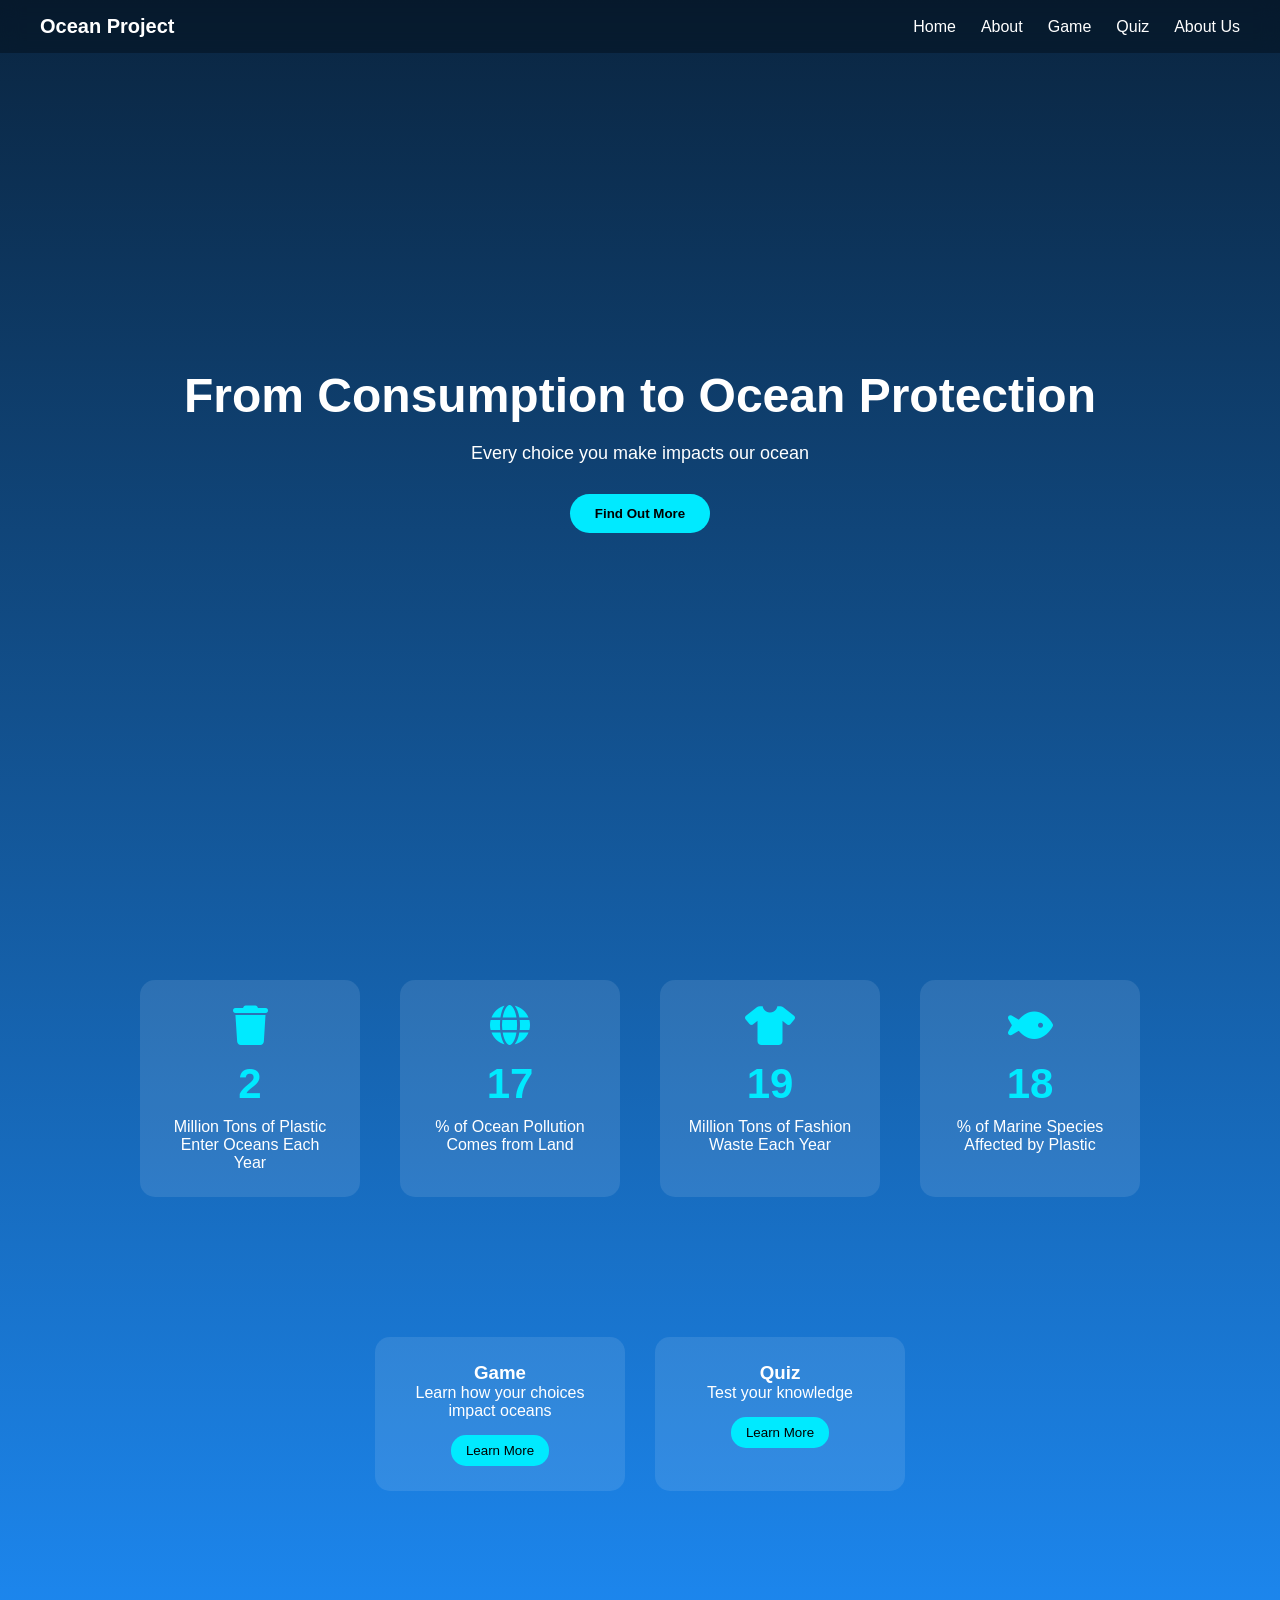
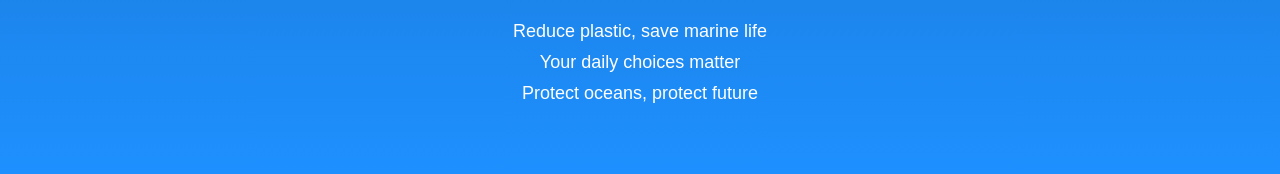
==== index.html @ 9b79248a "Refactor HTML structure and update styles" ====
<!DOCTYPE html>
<html lang="en">
<head>
  <meta charset="UTF-8">
  <title>Ocean Protection</title>
  <meta name="viewport" content="width=device-width, initial-scale=1.0">

  <!-- ICON -->
  <link rel="stylesheet" href="https://cdnjs.cloudflare.com/ajax/libs/font-awesome/6.0.0/css/all.min.css">

  <style>
    * {
      margin: 0;
      padding: 0;
      box-sizing: border-box;
      font-family: Arial, sans-serif;
    }

    body {
      background: linear-gradient(to bottom, #0a2540, #1e90ff);
      color: white;
    }

    /* NAVBAR */
    nav {
      position: fixed;
      top: 0;
      width: 100%;
      padding: 15px 40px;
      display: flex;
      justify-content: space-between;
      align-items: center;
      background: rgba(0,0,0,0.3);
      backdrop-filter: blur(10px);
      z-index: 1000;
    }

    nav h1 {
      font-size: 20px;
    }

    nav ul {
      display: flex;
      list-style: none;
      gap: 25px;
    }

    nav ul li {
      cursor: pointer;
      transition: 0.3s;
    }

    nav ul li:hover {
      color: #00eaff;
    }

    /* HERO */
    .hero {
      height: 100vh;
      display: flex;
      flex-direction: column;
      justify-content: center;
      align-items: center;
      text-align: center;
      padding: 20px;
    }

    .hero h1 {
      font-size: 48px;
      margin-bottom: 20px;
    }

    .hero p {
      font-size: 18px;
      margin-bottom: 30px;
    }

    .hero button {
      padding: 12px 25px;
      border: none;
      border-radius: 25px;
      background: #00eaff;
      color: black;
      font-weight: bold;
      cursor: pointer;
      transition: 0.3s;
    }

    .hero button:hover {
      transform: scale(1.1);
      background: #00c3cc;
    }

    /* STATS */
    .stats {
      display: flex;
      justify-content: center;
      gap: 40px;
      padding: 80px 20px;
      flex-wrap: wrap;
      text-align: center;
    }

    .stat-box {
      width: 220px;
      background: rgba(255,255,255,0.1);
      padding: 25px;
      border-radius: 15px;
      transition: 0.3s;
    }

    .stat-box:hover {
      transform: translateY(-10px);
      background: rgba(255,255,255,0.2);
    }

    .stat-box i {
      font-size: 40px;
      color: #00eaff;
      margin-bottom: 15px;
    }

    .counter {
      font-size: 42px;
      font-weight: bold;
      color: #00eaff;
      margin-bottom: 10px;
    }

    /* CARDS */
    .cards {
      display: flex;
      justify-content: center;
      gap: 30px;
      padding: 60px 20px;
      flex-wrap: wrap;
    }

    .card {
      background: rgba(255,255,255,0.1);
      padding: 25px;
      border-radius: 15px;
      width: 250px;
      text-align: center;
      transition: 0.3s;
    }

    .card:hover {
      transform: translateY(-10px);
      background: rgba(255,255,255,0.2);
    }

    .card button {
      margin-top: 15px;
      padding: 8px 15px;
      border: none;
      border-radius: 15px;
      background: #00eaff;
      cursor: pointer;
    }

    /* MESSAGES */
    .messages {
      text-align: center;
      padding: 60px 20px;
    }

    .messages p {
      margin: 10px 0;
      font-size: 18px;
      opacity: 0;
      transform: translateY(20px);
      transition: 0.6s;
    }

    .messages p.show {
      opacity: 1;
      transform: translateY(0);
    }

  </style>
</head>

<body>

  <!-- NAVBAR -->
  <nav>
    <h1>Ocean Project</h1>
    <ul>
      <li>Home</li>
      <li>About</li>
      <li>Game</li>
      <li>Quiz</li>
      <li>About Us</li>
    </ul>
  </nav>

  <!-- HERO -->
  <section class="hero">
    <h1>From Consumption to Ocean Protection</h1>
    <p>Every choice you make impacts our ocean</p>
    <button onclick="scrollToStats()">Find Out More</button>
  </section>

  <!-- STATS -->
  <section class="stats" id="stats">

    <div class="stat-box">
      <i class="fas fa-trash"></i>
      <div class="counter" data-target="8">0</div>
      <p>Million Tons of Plastic Enter Oceans Each Year</p>
    </div>

    <div class="stat-box">
      <i class="fas fa-globe"></i>
      <div class="counter" data-target="80">0</div>
      <p>% of Ocean Pollution Comes from Land</p>
    </div>

    <div class="stat-box">
      <i class="fas fa-shirt"></i>
      <div class="counter" data-target="92">0</div>
      <p>Million Tons of Fashion Waste Each Year</p>
    </div>

    <div class="stat-box">
      <i class="fas fa-fish"></i>
      <div class="counter" data-target="90">0</div>
      <p>% of Marine Species Affected by Plastic</p>
    </div>

  </section>

  <!-- CARDS -->
  <section class="cards">
    <div class="card">
      <h3>Game</h3>
      <p>Learn how your choices impact oceans</p>
      <button>Learn More</button>
    </div>

    <div class="card">
      <h3>Quiz</h3>
      <p>Test your knowledge</p>
      <button>Learn More</button>
    </div>
  </section>

  <!-- MESSAGES -->
  <section class="messages">
    <p>Reduce plastic, save marine life</p>
    <p>Your daily choices matter</p>
    <p>Protect oceans, protect future</p>
  </section>

  <script>
    // scroll
    function scrollToStats() {
      document.getElementById("stats").scrollIntoView({
        behavior: "smooth"
      });
    }

    // counter animation (滑到才開始)
    const counters = document.querySelectorAll('.counter');

    const startCounter = (counter) => {
      const target = +counter.getAttribute('data-target');
      let count = 0;

      const update = () => {
        const increment = target / 100;

        if (count < target) {
          count += increment;
          counter.innerText = Math.ceil(count);
          setTimeout(update, 20);
        } else {
          counter.innerText = target;
        }
      };

      update();
    };

    const observer = new IntersectionObserver(entries => {
      entries.forEach(entry => {
        if (entry.isIntersecting) {
          startCounter(entry.target);
          observer.unobserve(entry.target);
        }
      });
    }, { threshold: 0.6 });

    counters.forEach(counter => {
      observer.observe(counter);
    });

    // fade-in messages
    const msgs = document.querySelectorAll('.messages p');

    window.addEventListener('scroll', () => {
      msgs.forEach(msg => {
        const position = msg.getBoundingClientRect().top;
        if (position < window.innerHeight - 50) {
          msg.classList.add('show');
        }
      });
    });
  </script>

</body>
</html>
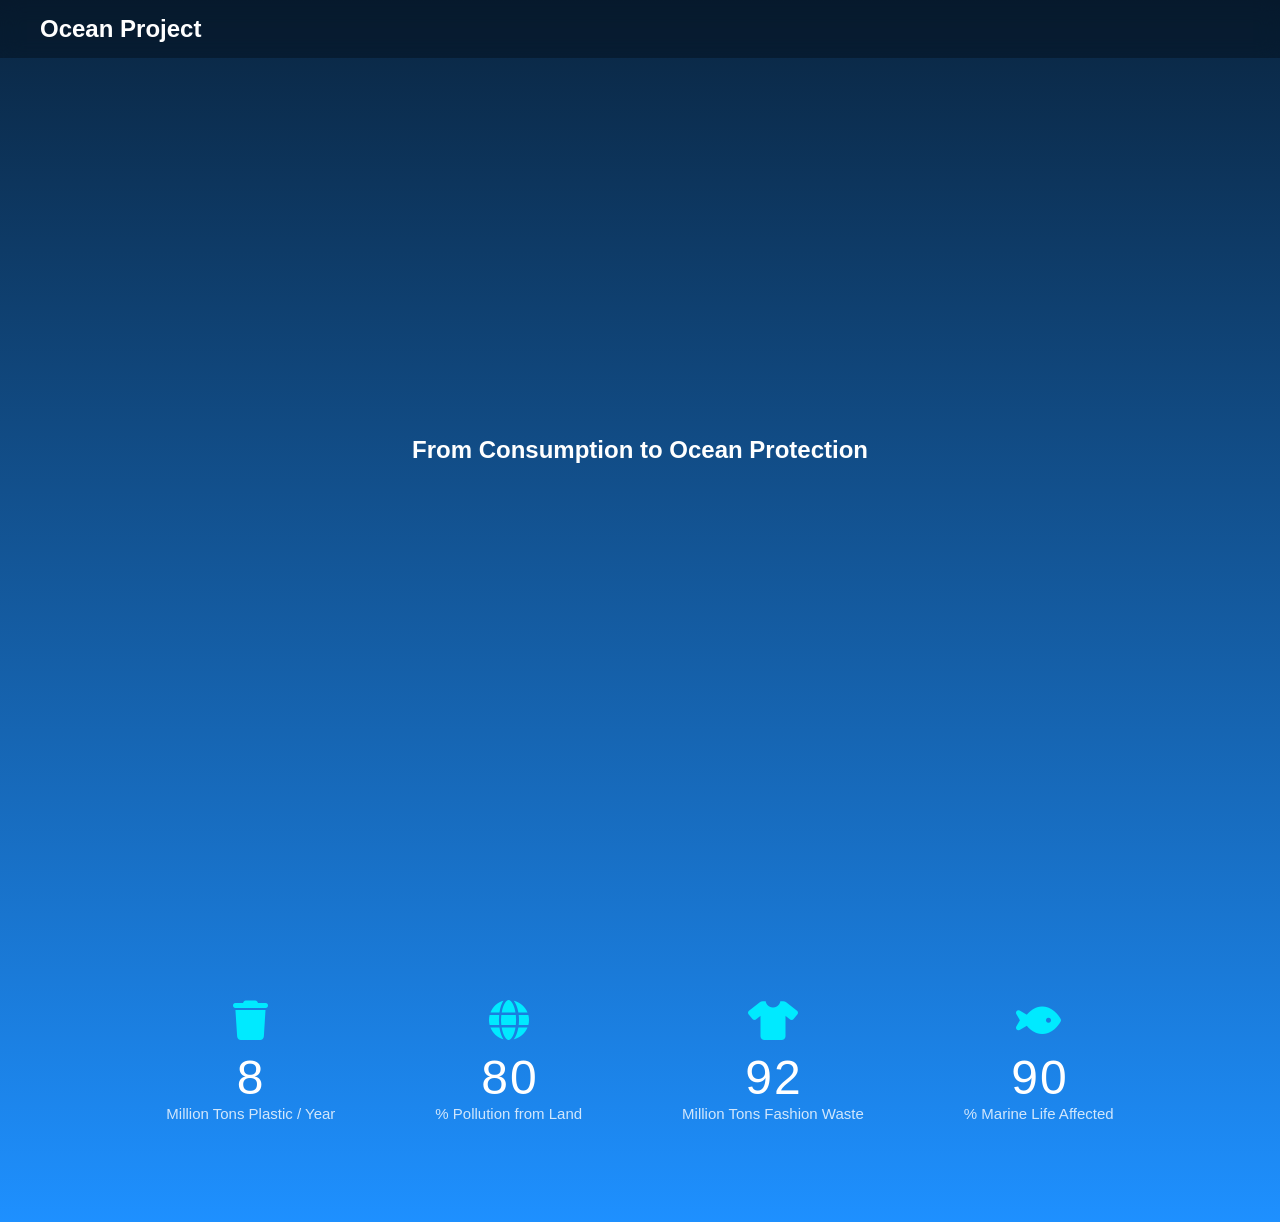
==== commit 53149456: "Refactor HTML structure and styles for clarity" ====
--- a/index.html
+++ b/index.html
@@ -1,313 +1,224 @@
 <!DOCTYPE html>
 <html lang="en">
 <head>
-  <meta charset="UTF-8">
-  <title>Ocean Protection</title>
-  <meta name="viewport" content="width=device-width, initial-scale=1.0">
-
-  <!-- ICON -->
-  <link rel="stylesheet" href="https://cdnjs.cloudflare.com/ajax/libs/font-awesome/6.0.0/css/all.min.css">
-
-  <style>
-    * {
-      margin: 0;
-      padding: 0;
-      box-sizing: border-box;
-      font-family: Arial, sans-serif;
+<meta charset="UTF-8">
+<meta name="viewport" content="width=device-width, initial-scale=1.0">
+<title>Ocean Protection</title>
+
+<link rel="stylesheet" href="https://cdnjs.cloudflare.com/ajax/libs/font-awesome/6.0.0/css/all.min.css">
+
+<style>
+* {
+  margin: 0;
+  padding: 0;
+  box-sizing: border-box;
+  font-family: Arial, sans-serif;
+}
+
+body {
+  background: linear-gradient(to bottom, #0a2540, #1e90ff);
+  color: white;
+  overflow-x: hidden;
+}
+
+/* 🌊 WAVE BACKGROUND */
+.wave {
+  position: absolute;
+  bottom: 0;
+  width: 200%;
+  height: 200px;
+  background: url("https://svgshare.com/i/13oA.svg");
+  background-size: cover;
+  opacity: 0.2;
+  animation: waveMove 10s linear infinite;
+}
+
+.wave2 {
+  animation-duration: 15s;
+  opacity: 0.1;
+}
+
+@keyframes waveMove {
+  from { transform: translateX(0); }
+  to { transform: translateX(-50%); }
+}
+
+/* NAVBAR */
+nav {
+  position: fixed;
+  width: 100%;
+  padding: 15px 40px;
+  display: flex;
+  justify-content: space-between;
+  background: rgba(0,0,0,0.3);
+  backdrop-filter: blur(10px);
+  z-index: 10;
+}
+
+/* HERO */
+.hero {
+  height: 100vh;
+  display: flex;
+  flex-direction: column;
+  justify-content: center;
+  align-items: center;
+}
+
+/* STATS */
+.stats {
+  display: flex;
+  justify-content: center;
+  gap: 100px;
+  padding: 100px 20px;
+  text-align: center;
+  flex-wrap: wrap;
+}
+
+.stat-box {
+  position: relative;
+}
+
+/* ✨ ICON FLOAT */
+.stat-box i {
+  font-size: 40px;
+  color: #00eaff;
+  margin-bottom: 10px;
+  animation: float 3s ease-in-out infinite;
+}
+
+@keyframes float {
+  0%,100% { transform: translateY(0); }
+  50% { transform: translateY(-10px); }
+}
+
+/* 📊 FLIP NUMBER */
+.counter {
+  display: flex;
+  justify-content: center;
+  font-size: 48px;
+  font-weight: 300;
+  gap: 2px;
+}
+
+.digit {
+  display: inline-block;
+  transform: rotateX(90deg);
+  opacity: 0;
+  transition: 0.5s;
+}
+
+.digit.show {
+  transform: rotateX(0);
+  opacity: 1;
+}
+
+/* TEXT */
+.stat-box p {
+  font-size: 15px;
+  opacity: 0.8;
+}
+
+/* 🎯 TOOLTIP */
+.tooltip {
+  position: absolute;
+  bottom: -60px;
+  left: 50%;
+  transform: translateX(-50%);
+  background: rgba(0,0,0,0.8);
+  padding: 8px 12px;
+  border-radius: 8px;
+  font-size: 13px;
+  opacity: 0;
+  transition: 0.3s;
+  pointer-events: none;
+  width: 180px;
+}
+
+.stat-box:hover .tooltip {
+  opacity: 1;
+}
+
+</style>
+</head>
+
+<body>
+
+<!-- 🌊 waves -->
+<div class="wave"></div>
+<div class="wave wave2"></div>
+
+<nav>
+  <h2>Ocean Project</h2>
+</nav>
+
+<section class="hero">
+  <h1>From Consumption to Ocean Protection</h1>
+</section>
+
+<section class="stats">
+
+  <div class="stat-box">
+    <i class="fas fa-trash"></i>
+    <div class="counter" data-target="8"></div>
+    <p>Million Tons Plastic / Year</p>
+    <div class="tooltip">Plastic waste entering oceans yearly</div>
+  </div>
+
+  <div class="stat-box">
+    <i class="fas fa-globe"></i>
+    <div class="counter" data-target="80"></div>
+    <p>% Pollution from Land</p>
+    <div class="tooltip">Most pollution originates from land</div>
+  </div>
+
+  <div class="stat-box">
+    <i class="fas fa-shirt"></i>
+    <div class="counter" data-target="92"></div>
+    <p>Million Tons Fashion Waste</p>
+    <div class="tooltip">Fast fashion creates massive waste</div>
+  </div>
+
+  <div class="stat-box">
+    <i class="fas fa-fish"></i>
+    <div class="counter" data-target="90"></div>
+    <p>% Marine Life Affected</p>
+    <div class="tooltip">Plastic affects marine ecosystems</div>
+  </div>
+
+</section>
+
+<script>
+// 📊 DIGIT ANIMATION
+function animateNumber(el, target) {
+  let str = target.toString();
+  el.innerHTML = "";
+
+  str.split("").forEach((num, i) => {
+    let span = document.createElement("span");
+    span.classList.add("digit");
+    span.innerText = num;
+    el.appendChild(span);
+
+    setTimeout(() => {
+      span.classList.add("show");
+    }, i * 150);
+  });
+}
+
+// scroll trigger
+const counters = document.querySelectorAll(".counter");
+
+const observer = new IntersectionObserver(entries => {
+  entries.forEach(entry => {
+    if (entry.isIntersecting) {
+      animateNumber(entry.target, entry.target.dataset.target);
+      observer.unobserve(entry.target);
     }
-
-    body {
-      background: linear-gradient(to bottom, #0a2540, #1e90ff);
-      color: white;
-    }
-
-    /* NAVBAR */
-    nav {
-      position: fixed;
-      top: 0;
-      width: 100%;
-      padding: 15px 40px;
-      display: flex;
-      justify-content: space-between;
-      align-items: center;
-      background: rgba(0,0,0,0.3);
-      backdrop-filter: blur(10px);
-      z-index: 1000;
-    }
-
-    nav h1 {
-      font-size: 20px;
-    }
-
-    nav ul {
-      display: flex;
-      list-style: none;
-      gap: 25px;
-    }
-
-    nav ul li {
-      cursor: pointer;
-      transition: 0.3s;
-    }
-
-    nav ul li:hover {
-      color: #00eaff;
-    }
-
-    /* HERO */
-    .hero {
-      height: 100vh;
-      display: flex;
-      flex-direction: column;
-      justify-content: center;
-      align-items: center;
-      text-align: center;
-      padding: 20px;
-    }
-
-    .hero h1 {
-      font-size: 48px;
-      margin-bottom: 20px;
-    }
-
-    .hero p {
-      font-size: 18px;
-      margin-bottom: 30px;
-    }
-
-    .hero button {
-      padding: 12px 25px;
-      border: none;
-      border-radius: 25px;
-      background: #00eaff;
-      color: black;
-      font-weight: bold;
-      cursor: pointer;
-      transition: 0.3s;
-    }
-
-    .hero button:hover {
-      transform: scale(1.1);
-      background: #00c3cc;
-    }
-
-    /* STATS */
-    .stats {
-      display: flex;
-      justify-content: center;
-      gap: 40px;
-      padding: 80px 20px;
-      flex-wrap: wrap;
-      text-align: center;
-    }
-
-    .stat-box {
-      width: 220px;
-      background: rgba(255,255,255,0.1);
-      padding: 25px;
-      border-radius: 15px;
-      transition: 0.3s;
-    }
-
-    .stat-box:hover {
-      transform: translateY(-10px);
-      background: rgba(255,255,255,0.2);
-    }
-
-    .stat-box i {
-      font-size: 40px;
-      color: #00eaff;
-      margin-bottom: 15px;
-    }
-
-    .counter {
-      font-size: 42px;
-      font-weight: bold;
-      color: #00eaff;
-      margin-bottom: 10px;
-    }
-
-    /* CARDS */
-    .cards {
-      display: flex;
-      justify-content: center;
-      gap: 30px;
-      padding: 60px 20px;
-      flex-wrap: wrap;
-    }
-
-    .card {
-      background: rgba(255,255,255,0.1);
-      padding: 25px;
-      border-radius: 15px;
-      width: 250px;
-      text-align: center;
-      transition: 0.3s;
-    }
-
-    .card:hover {
-      transform: translateY(-10px);
-      background: rgba(255,255,255,0.2);
-    }
-
-    .card button {
-      margin-top: 15px;
-      padding: 8px 15px;
-      border: none;
-      border-radius: 15px;
-      background: #00eaff;
-      cursor: pointer;
-    }
-
-    /* MESSAGES */
-    .messages {
-      text-align: center;
-      padding: 60px 20px;
-    }
-
-    .messages p {
-      margin: 10px 0;
-      font-size: 18px;
-      opacity: 0;
-      transform: translateY(20px);
-      transition: 0.6s;
-    }
-
-    .messages p.show {
-      opacity: 1;
-      transform: translateY(0);
-    }
-
-  </style>
-</head>
-
-<body>
-
-  <!-- NAVBAR -->
-  <nav>
-    <h1>Ocean Project</h1>
-    <ul>
-      <li>Home</li>
-      <li>About</li>
-      <li>Game</li>
-      <li>Quiz</li>
-      <li>About Us</li>
-    </ul>
-  </nav>
-
-  <!-- HERO -->
-  <section class="hero">
-    <h1>From Consumption to Ocean Protection</h1>
-    <p>Every choice you make impacts our ocean</p>
-    <button onclick="scrollToStats()">Find Out More</button>
-  </section>
-
-  <!-- STATS -->
-  <section class="stats" id="stats">
-
-    <div class="stat-box">
-      <i class="fas fa-trash"></i>
-      <div class="counter" data-target="8">0</div>
-      <p>Million Tons of Plastic Enter Oceans Each Year</p>
-    </div>
-
-    <div class="stat-box">
-      <i class="fas fa-globe"></i>
-      <div class="counter" data-target="80">0</div>
-      <p>% of Ocean Pollution Comes from Land</p>
-    </div>
-
-    <div class="stat-box">
-      <i class="fas fa-shirt"></i>
-      <div class="counter" data-target="92">0</div>
-      <p>Million Tons of Fashion Waste Each Year</p>
-    </div>
-
-    <div class="stat-box">
-      <i class="fas fa-fish"></i>
-      <div class="counter" data-target="90">0</div>
-      <p>% of Marine Species Affected by Plastic</p>
-    </div>
-
-  </section>
-
-  <!-- CARDS -->
-  <section class="cards">
-    <div class="card">
-      <h3>Game</h3>
-      <p>Learn how your choices impact oceans</p>
-      <button>Learn More</button>
-    </div>
-
-    <div class="card">
-      <h3>Quiz</h3>
-      <p>Test your knowledge</p>
-      <button>Learn More</button>
-    </div>
-  </section>
-
-  <!-- MESSAGES -->
-  <section class="messages">
-    <p>Reduce plastic, save marine life</p>
-    <p>Your daily choices matter</p>
-    <p>Protect oceans, protect future</p>
-  </section>
-
-  <script>
-    // scroll
-    function scrollToStats() {
-      document.getElementById("stats").scrollIntoView({
-        behavior: "smooth"
-      });
-    }
-
-    // counter animation (滑到才開始)
-    const counters = document.querySelectorAll('.counter');
-
-    const startCounter = (counter) => {
-      const target = +counter.getAttribute('data-target');
-      let count = 0;
-
-      const update = () => {
-        const increment = target / 100;
-
-        if (count < target) {
-          count += increment;
-          counter.innerText = Math.ceil(count);
-          setTimeout(update, 20);
-        } else {
-          counter.innerText = target;
-        }
-      };
-
-      update();
-    };
-
-    const observer = new IntersectionObserver(entries => {
-      entries.forEach(entry => {
-        if (entry.isIntersecting) {
-          startCounter(entry.target);
-          observer.unobserve(entry.target);
-        }
-      });
-    }, { threshold: 0.6 });
-
-    counters.forEach(counter => {
-      observer.observe(counter);
-    });
-
-    // fade-in messages
-    const msgs = document.querySelectorAll('.messages p');
-
-    window.addEventListener('scroll', () => {
-      msgs.forEach(msg => {
-        const position = msg.getBoundingClientRect().top;
-        if (position < window.innerHeight - 50) {
-          msg.classList.add('show');
-        }
-      });
-    });
-  </script>
+  });
+}, { threshold: 0.6 });
+
+counters.forEach(c => observer.observe(c));
+</script>
 
 </body>
 </html>
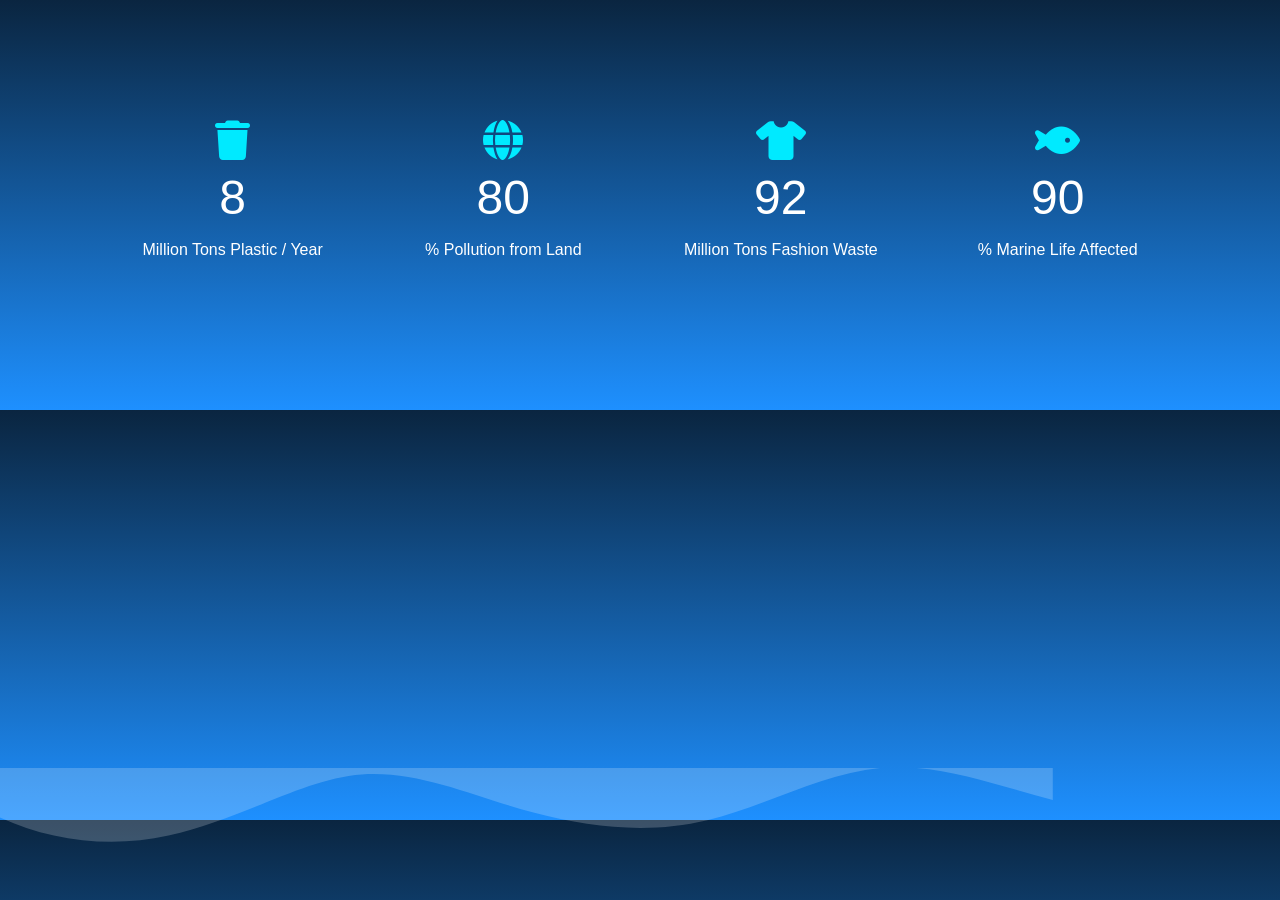
==== commit 44f8c389: "Refactor HTML structure and styles for clarity" ====
--- a/index.html
+++ b/index.html
@@ -2,66 +2,34 @@
 <html lang="en">
 <head>
 <meta charset="UTF-8">
+<title>Ocean</title>
 <meta name="viewport" content="width=device-width, initial-scale=1.0">
-<title>Ocean Protection</title>
 
 <link rel="stylesheet" href="https://cdnjs.cloudflare.com/ajax/libs/font-awesome/6.0.0/css/all.min.css">
 
 <style>
-* {
+body {
   margin: 0;
-  padding: 0;
-  box-sizing: border-box;
-  font-family: Arial, sans-serif;
-}
-
-body {
+  font-family: Arial;
   background: linear-gradient(to bottom, #0a2540, #1e90ff);
   color: white;
   overflow-x: hidden;
 }
 
-/* 🌊 WAVE BACKGROUND */
+/* 🌊 SVG WAVE（穩定版） */
 .wave {
   position: absolute;
   bottom: 0;
-  width: 200%;
-  height: 200px;
-  background: url("https://svgshare.com/i/13oA.svg");
-  background-size: cover;
-  opacity: 0.2;
-  animation: waveMove 10s linear infinite;
+  width: 100%;
 }
 
-.wave2 {
-  animation-duration: 15s;
-  opacity: 0.1;
+.wave svg {
+  animation: waveMove 6s linear infinite;
 }
 
 @keyframes waveMove {
-  from { transform: translateX(0); }
-  to { transform: translateX(-50%); }
-}
-
-/* NAVBAR */
-nav {
-  position: fixed;
-  width: 100%;
-  padding: 15px 40px;
-  display: flex;
-  justify-content: space-between;
-  background: rgba(0,0,0,0.3);
-  backdrop-filter: blur(10px);
-  z-index: 10;
-}
-
-/* HERO */
-.hero {
-  height: 100vh;
-  display: flex;
-  flex-direction: column;
-  justify-content: center;
-  align-items: center;
+  0% { transform: translateX(0); }
+  100% { transform: translateX(-100px); }
 }
 
 /* STATS */
@@ -69,16 +37,10 @@
   display: flex;
   justify-content: center;
   gap: 100px;
-  padding: 100px 20px;
+  padding: 120px 20px;
   text-align: center;
-  flex-wrap: wrap;
 }
 
-.stat-box {
-  position: relative;
-}
-
-/* ✨ ICON FLOAT */
 .stat-box i {
   font-size: 40px;
   color: #00eaff;
@@ -91,107 +53,83 @@
   50% { transform: translateY(-10px); }
 }
 
-/* 📊 FLIP NUMBER */
 .counter {
   display: flex;
   justify-content: center;
   font-size: 48px;
   font-weight: 300;
-  gap: 2px;
 }
 
 .digit {
-  display: inline-block;
-  transform: rotateX(90deg);
   opacity: 0;
-  transition: 0.5s;
+  transform: translateY(20px);
+  transition: 0.4s;
 }
 
 .digit.show {
-  transform: rotateX(0);
   opacity: 1;
+  transform: translateY(0);
 }
 
-/* TEXT */
-.stat-box p {
-  font-size: 15px;
-  opacity: 0.8;
-}
-
-/* 🎯 TOOLTIP */
 .tooltip {
-  position: absolute;
-  bottom: -60px;
-  left: 50%;
-  transform: translateX(-50%);
-  background: rgba(0,0,0,0.8);
-  padding: 8px 12px;
-  border-radius: 8px;
+  opacity: 0;
   font-size: 13px;
-  opacity: 0;
+  margin-top: 10px;
   transition: 0.3s;
-  pointer-events: none;
-  width: 180px;
 }
 
 .stat-box:hover .tooltip {
   opacity: 1;
 }
-
 </style>
 </head>
 
 <body>
 
-<!-- 🌊 waves -->
-<div class="wave"></div>
-<div class="wave wave2"></div>
-
-<nav>
-  <h2>Ocean Project</h2>
-</nav>
-
-<section class="hero">
-  <h1>From Consumption to Ocean Protection</h1>
-</section>
+<!-- 🌊 SVG wave -->
+<div class="wave">
+<svg viewBox="0 0 1200 120" preserveAspectRatio="none">
+  <path d="M0,0V46.29c47.79,22,103.59,29,158,17C230,47,284,10,339,6s108,22,162,36c53,14,108,20,162,7,54-13,108-44,162-49s108,16,162,30V0Z" fill="rgba(255,255,255,0.2)"></path>
+</svg>
+</div>
 
 <section class="stats">
 
-  <div class="stat-box">
-    <i class="fas fa-trash"></i>
-    <div class="counter" data-target="8"></div>
-    <p>Million Tons Plastic / Year</p>
-    <div class="tooltip">Plastic waste entering oceans yearly</div>
-  </div>
+<div class="stat-box">
+<i class="fas fa-trash"></i>
+<div class="counter" data-target="8"></div>
+<p>Million Tons Plastic / Year</p>
+<div class="tooltip">Plastic enters ocean yearly</div>
+</div>
 
-  <div class="stat-box">
-    <i class="fas fa-globe"></i>
-    <div class="counter" data-target="80"></div>
-    <p>% Pollution from Land</p>
-    <div class="tooltip">Most pollution originates from land</div>
-  </div>
+<div class="stat-box">
+<i class="fas fa-globe"></i>
+<div class="counter" data-target="80"></div>
+<p>% Pollution from Land</p>
+<div class="tooltip">Most pollution is land-based</div>
+</div>
 
-  <div class="stat-box">
-    <i class="fas fa-shirt"></i>
-    <div class="counter" data-target="92"></div>
-    <p>Million Tons Fashion Waste</p>
-    <div class="tooltip">Fast fashion creates massive waste</div>
-  </div>
+<div class="stat-box">
+<i class="fas fa-shirt"></i>
+<div class="counter" data-target="92"></div>
+<p>Million Tons Fashion Waste</p>
+<div class="tooltip">Fast fashion waste</div>
+</div>
 
-  <div class="stat-box">
-    <i class="fas fa-fish"></i>
-    <div class="counter" data-target="90"></div>
-    <p>% Marine Life Affected</p>
-    <div class="tooltip">Plastic affects marine ecosystems</div>
-  </div>
+<div class="stat-box">
+<i class="fas fa-fish"></i>
+<div class="counter" data-target="90"></div>
+<p>% Marine Life Affected</p>
+<div class="tooltip">Plastic harms marine life</div>
+</div>
 
 </section>
 
 <script>
-// 📊 DIGIT ANIMATION
-function animateNumber(el, target) {
+// 📊 一定會動的數字動畫
+document.querySelectorAll(".counter").forEach(el => {
+  let target = el.dataset.target;
   let str = target.toString();
-  el.innerHTML = "";
 
   str.split("").forEach((num, i) => {
     let span = document.createElement("span");
@@ -201,23 +139,9 @@
 
     setTimeout(() => {
       span.classList.add("show");
-    }, i * 150);
+    }, i * 200);
   });
-}
-
-// scroll trigger
-const counters = document.querySelectorAll(".counter");
-
-const observer = new IntersectionObserver(entries => {
-  entries.forEach(entry => {
-    if (entry.isIntersecting) {
-      animateNumber(entry.target, entry.target.dataset.target);
-      observer.unobserve(entry.target);
-    }
-  });
-}, { threshold: 0.6 });
-
-counters.forEach(c => observer.observe(c));
+});
 </script>
 
 </body>
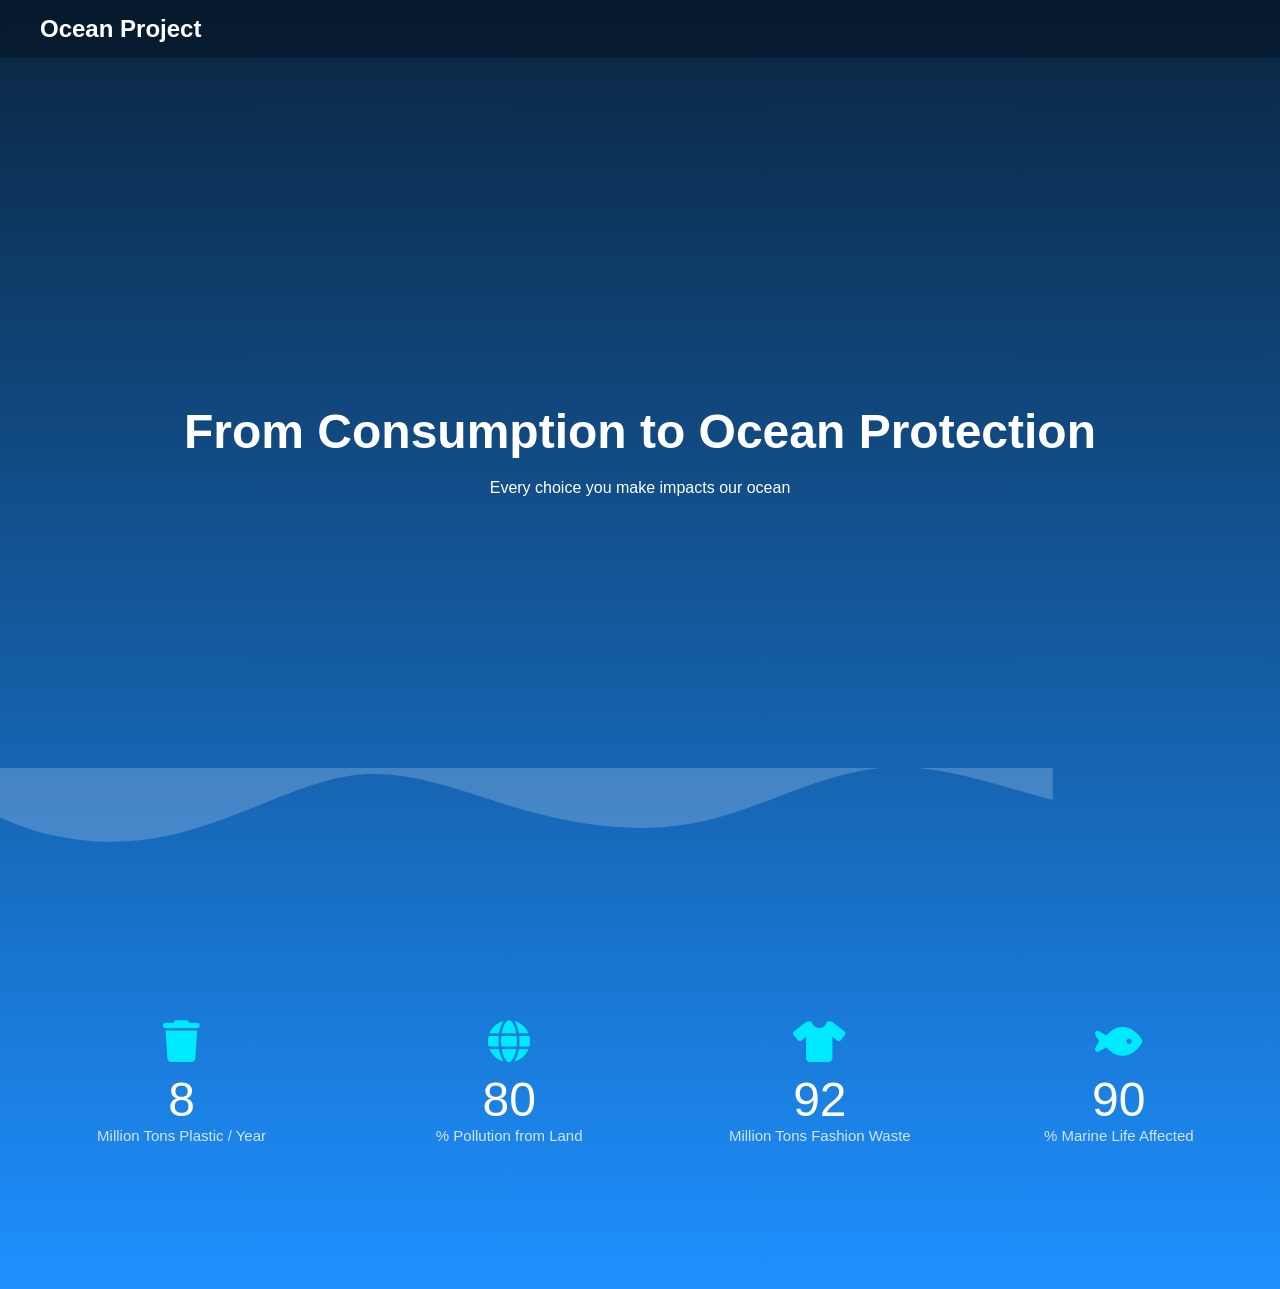
==== commit 9533f805: "Update title and enhance styling in index.html" ====
--- a/index.html
+++ b/index.html
@@ -2,25 +2,59 @@
 <html lang="en">
 <head>
 <meta charset="UTF-8">
-<title>Ocean</title>
+<title>Ocean Protection</title>
 <meta name="viewport" content="width=device-width, initial-scale=1.0">
 
 <link rel="stylesheet" href="https://cdnjs.cloudflare.com/ajax/libs/font-awesome/6.0.0/css/all.min.css">
 
 <style>
+* {
+  margin: 0;
+  padding: 0;
+  box-sizing: border-box;
+  font-family: Arial, sans-serif;
+}
+
 body {
-  margin: 0;
-  font-family: Arial;
   background: linear-gradient(to bottom, #0a2540, #1e90ff);
   color: white;
   overflow-x: hidden;
 }
 
-/* 🌊 SVG WAVE（穩定版） */
+/* NAVBAR */
+nav {
+  position: fixed;
+  top: 0;
+  width: 100%;
+  padding: 15px 40px;
+  display: flex;
+  justify-content: space-between;
+  background: rgba(0,0,0,0.3);
+  backdrop-filter: blur(10px);
+  z-index: 10;
+}
+
+/* HERO */
+.hero {
+  height: 100vh;
+  display: flex;
+  flex-direction: column;
+  justify-content: center;
+  align-items: center;
+  text-align: center;
+}
+
+.hero h1 {
+  font-size: 48px;
+  margin-bottom: 20px;
+}
+
+/* 🌊 WAVE */
 .wave {
   position: absolute;
   bottom: 0;
   width: 100%;
+  overflow: hidden;
 }
 
 .wave svg {
@@ -39,10 +73,16 @@
   gap: 100px;
   padding: 120px 20px;
   text-align: center;
-}
-
+  flex-wrap: wrap;
+}
+
+.stat-box {
+  position: relative;
+}
+
+/* ICON FLOAT */
 .stat-box i {
-  font-size: 40px;
+  font-size: 42px;
   color: #00eaff;
   margin-bottom: 10px;
   animation: float 3s ease-in-out infinite;
@@ -53,6 +93,7 @@
   50% { transform: translateY(-10px); }
 }
 
+/* NUMBER */
 .counter {
   display: flex;
   justify-content: center;
@@ -60,6 +101,7 @@
   font-weight: 300;
 }
 
+/* DIGIT ANIMATION */
 .digit {
   opacity: 0;
   transform: translateY(20px);
@@ -71,6 +113,13 @@
   transform: translateY(0);
 }
 
+/* TEXT */
+.stat-box p {
+  font-size: 15px;
+  opacity: 0.8;
+}
+
+/* TOOLTIP */
 .tooltip {
   opacity: 0;
   font-size: 13px;
@@ -81,57 +130,69 @@
 .stat-box:hover .tooltip {
   opacity: 1;
 }
+
 </style>
 </head>
 
 <body>
 
-<!-- 🌊 SVG wave -->
+<!-- NAVBAR -->
+<nav>
+  <h2>Ocean Project</h2>
+</nav>
+
+<!-- HERO -->
+<section class="hero">
+  <h1>From Consumption to Ocean Protection</h1>
+  <p>Every choice you make impacts our ocean</p>
+</section>
+
+<!-- 🌊 WAVE -->
 <div class="wave">
 <svg viewBox="0 0 1200 120" preserveAspectRatio="none">
   <path d="M0,0V46.29c47.79,22,103.59,29,158,17C230,47,284,10,339,6s108,22,162,36c53,14,108,20,162,7,54-13,108-44,162-49s108,16,162,30V0Z" fill="rgba(255,255,255,0.2)"></path>
 </svg>
 </div>
 
+<!-- STATS -->
 <section class="stats">
 
-<div class="stat-box">
-<i class="fas fa-trash"></i>
-<div class="counter" data-target="8"></div>
-<p>Million Tons Plastic / Year</p>
-<div class="tooltip">Plastic enters ocean yearly</div>
-</div>
-
-<div class="stat-box">
-<i class="fas fa-globe"></i>
-<div class="counter" data-target="80"></div>
-<p>% Pollution from Land</p>
-<div class="tooltip">Most pollution is land-based</div>
-</div>
-
-<div class="stat-box">
-<i class="fas fa-shirt"></i>
-<div class="counter" data-target="92"></div>
-<p>Million Tons Fashion Waste</p>
-<div class="tooltip">Fast fashion waste</div>
-</div>
-
-<div class="stat-box">
-<i class="fas fa-fish"></i>
-<div class="counter" data-target="90"></div>
-<p>% Marine Life Affected</p>
-<div class="tooltip">Plastic harms marine life</div>
-</div>
+  <div class="stat-box">
+    <i class="fas fa-trash"></i>
+    <div class="counter" data-target="8"></div>
+    <p>Million Tons Plastic / Year</p>
+    <div class="tooltip">Plastic waste entering oceans every year</div>
+  </div>
+
+  <div class="stat-box">
+    <i class="fas fa-globe"></i>
+    <div class="counter" data-target="80"></div>
+    <p>% Pollution from Land</p>
+    <div class="tooltip">Most ocean pollution comes from land</div>
+  </div>
+
+  <div class="stat-box">
+    <i class="fas fa-shirt"></i>
+    <div class="counter" data-target="92"></div>
+    <p>Million Tons Fashion Waste</p>
+    <div class="tooltip">Fast fashion generates huge waste</div>
+  </div>
+
+  <div class="stat-box">
+    <i class="fas fa-fish"></i>
+    <div class="counter" data-target="90"></div>
+    <p>% Marine Life Affected</p>
+    <div class="tooltip">Plastic affects marine ecosystems</div>
+  </div>
 
 </section>
 
 <script>
-// 📊 一定會動的數字動畫
+// 📊 數字動畫（保證會動）
 document.querySelectorAll(".counter").forEach(el => {
-  let target = el.dataset.target;
-  let str = target.toString();
-
-  str.split("").forEach((num, i) => {
+  let target = el.dataset.target.toString();
+
+  target.split("").forEach((num, i) => {
     let span = document.createElement("span");
     span.classList.add("digit");
     span.innerText = num;
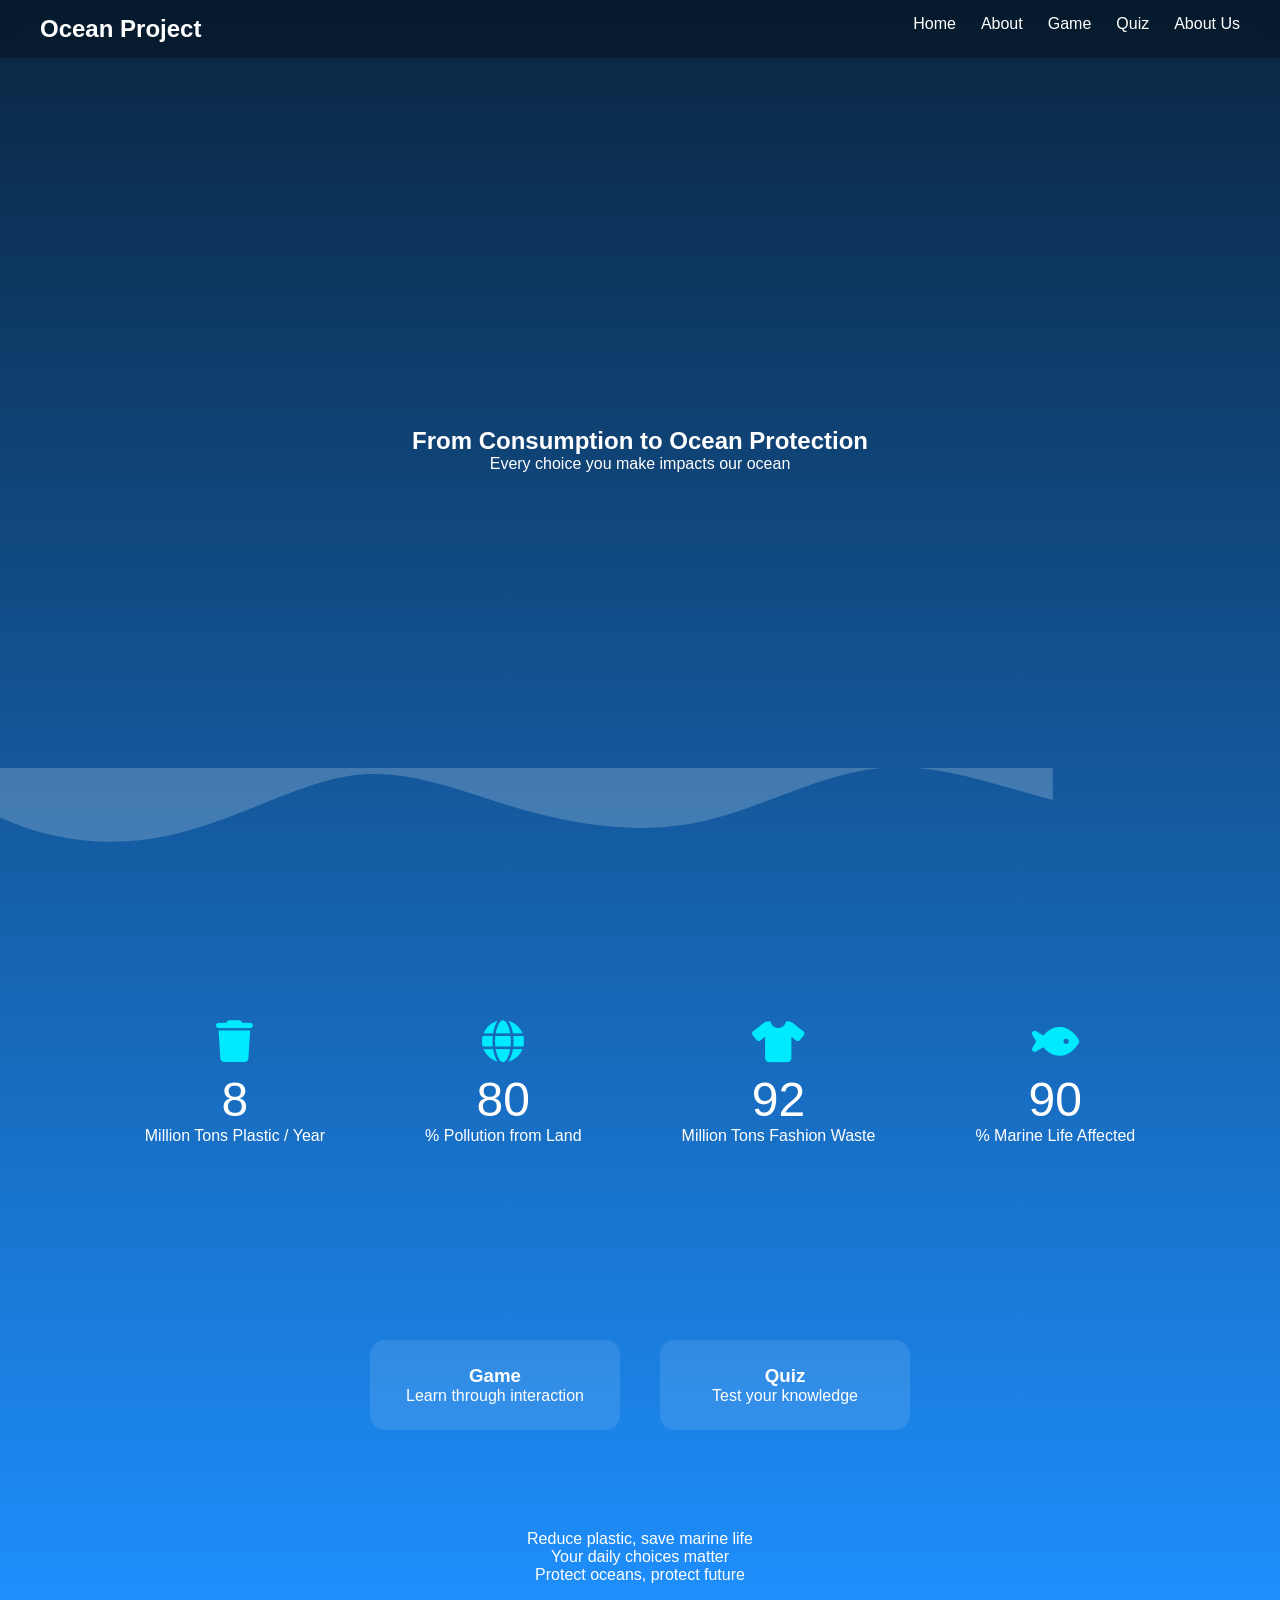
==== commit 0d18c3a4: "Update index.html" ====
--- a/index.html
+++ b/index.html
@@ -24,7 +24,6 @@
 /* NAVBAR */
 nav {
   position: fixed;
-  top: 0;
   width: 100%;
   padding: 15px 40px;
   display: flex;
@@ -34,6 +33,16 @@
   z-index: 10;
 }
 
+nav ul {
+  display: flex;
+  gap: 25px;
+  list-style: none;
+}
+
+nav li {
+  cursor: pointer;
+}
+
 /* HERO */
 .hero {
   height: 100vh;
@@ -41,12 +50,6 @@
   flex-direction: column;
   justify-content: center;
   align-items: center;
-  text-align: center;
-}
-
-.hero h1 {
-  font-size: 48px;
-  margin-bottom: 20px;
 }
 
 /* 🌊 WAVE */
@@ -54,7 +57,6 @@
   position: absolute;
   bottom: 0;
   width: 100%;
-  overflow: hidden;
 }
 
 .wave svg {
@@ -72,36 +74,27 @@
   justify-content: center;
   gap: 100px;
   padding: 120px 20px;
+  flex-wrap: wrap;
   text-align: center;
-  flex-wrap: wrap;
-}
-
-.stat-box {
-  position: relative;
-}
-
-/* ICON FLOAT */
+}
+
 .stat-box i {
   font-size: 42px;
   color: #00eaff;
   margin-bottom: 10px;
-  animation: float 3s ease-in-out infinite;
+  animation: float 3s infinite;
 }
 
 @keyframes float {
-  0%,100% { transform: translateY(0); }
   50% { transform: translateY(-10px); }
 }
 
-/* NUMBER */
 .counter {
   display: flex;
   justify-content: center;
   font-size: 48px;
-  font-weight: 300;
-}
-
-/* DIGIT ANIMATION */
+}
+
 .digit {
   opacity: 0;
   transform: translateY(20px);
@@ -113,22 +106,40 @@
   transform: translateY(0);
 }
 
-/* TEXT */
-.stat-box p {
-  font-size: 15px;
-  opacity: 0.8;
-}
-
-/* TOOLTIP */
 .tooltip {
   opacity: 0;
   font-size: 13px;
-  margin-top: 10px;
-  transition: 0.3s;
 }
 
 .stat-box:hover .tooltip {
   opacity: 1;
+}
+
+/* CARDS */
+.cards {
+  display: flex;
+  justify-content: center;
+  gap: 40px;
+  padding: 60px;
+}
+
+.card {
+  background: rgba(255,255,255,0.1);
+  padding: 25px;
+  border-radius: 15px;
+  width: 250px;
+  text-align: center;
+  transition: 0.3s;
+}
+
+.card:hover {
+  transform: translateY(-10px);
+}
+
+/* MESSAGES */
+.messages {
+  text-align: center;
+  padding: 40px;
 }
 
 </style>
@@ -139,6 +150,13 @@
 <!-- NAVBAR -->
 <nav>
   <h2>Ocean Project</h2>
+  <ul>
+    <li>Home</li>
+    <li>About</li>
+    <li>Game</li>
+    <li>Quiz</li>
+    <li>About Us</li>
+  </ul>
 </nav>
 
 <!-- HERO -->
@@ -149,49 +167,68 @@
 
 <!-- 🌊 WAVE -->
 <div class="wave">
-<svg viewBox="0 0 1200 120" preserveAspectRatio="none">
-  <path d="M0,0V46.29c47.79,22,103.59,29,158,17C230,47,284,10,339,6s108,22,162,36c53,14,108,20,162,7,54-13,108-44,162-49s108,16,162,30V0Z" fill="rgba(255,255,255,0.2)"></path>
+<svg viewBox="0 0 1200 120">
+<path d="M0,0V46.29c47.79,22,103.59,29,158,17C230,47,284,10,339,6s108,22,162,36c53,14,108,20,162,7,54-13,108-44,162-49s108,16,162,30V0Z" fill="rgba(255,255,255,0.2)">
+</path>
 </svg>
 </div>
 
 <!-- STATS -->
 <section class="stats">
 
-  <div class="stat-box">
-    <i class="fas fa-trash"></i>
-    <div class="counter" data-target="8"></div>
-    <p>Million Tons Plastic / Year</p>
-    <div class="tooltip">Plastic waste entering oceans every year</div>
+<div class="stat-box">
+<i class="fas fa-trash"></i>
+<div class="counter" data-target="8"></div>
+<p>Million Tons Plastic / Year</p>
+<div class="tooltip">Plastic enters ocean yearly</div>
+</div>
+
+<div class="stat-box">
+<i class="fas fa-globe"></i>
+<div class="counter" data-target="80"></div>
+<p>% Pollution from Land</p>
+<div class="tooltip">Most pollution from land</div>
+</div>
+
+<div class="stat-box">
+<i class="fas fa-shirt"></i>
+<div class="counter" data-target="92"></div>
+<p>Million Tons Fashion Waste</p>
+<div class="tooltip">Fast fashion waste</div>
+</div>
+
+<div class="stat-box">
+<i class="fas fa-fish"></i>
+<div class="counter" data-target="90"></div>
+<p>% Marine Life Affected</p>
+<div class="tooltip">Marine ecosystem impact</div>
+</div>
+
+</section>
+
+<!-- CARDS -->
+<section class="cards">
+  <div class="card">
+    <h3>Game</h3>
+    <p>Learn through interaction</p>
   </div>
 
-  <div class="stat-box">
-    <i class="fas fa-globe"></i>
-    <div class="counter" data-target="80"></div>
-    <p>% Pollution from Land</p>
-    <div class="tooltip">Most ocean pollution comes from land</div>
+  <div class="card">
+    <h3>Quiz</h3>
+    <p>Test your knowledge</p>
   </div>
-
-  <div class="stat-box">
-    <i class="fas fa-shirt"></i>
-    <div class="counter" data-target="92"></div>
-    <p>Million Tons Fashion Waste</p>
-    <div class="tooltip">Fast fashion generates huge waste</div>
-  </div>
-
-  <div class="stat-box">
-    <i class="fas fa-fish"></i>
-    <div class="counter" data-target="90"></div>
-    <p>% Marine Life Affected</p>
-    <div class="tooltip">Plastic affects marine ecosystems</div>
-  </div>
-
+</section>
+
+<!-- MESSAGES -->
+<section class="messages">
+  <p>Reduce plastic, save marine life</p>
+  <p>Your daily choices matter</p>
+  <p>Protect oceans, protect future</p>
 </section>
 
 <script>
-// 📊 數字動畫（保證會動）
 document.querySelectorAll(".counter").forEach(el => {
   let target = el.dataset.target.toString();
-
   target.split("").forEach((num, i) => {
     let span = document.createElement("span");
     span.classList.add("digit");
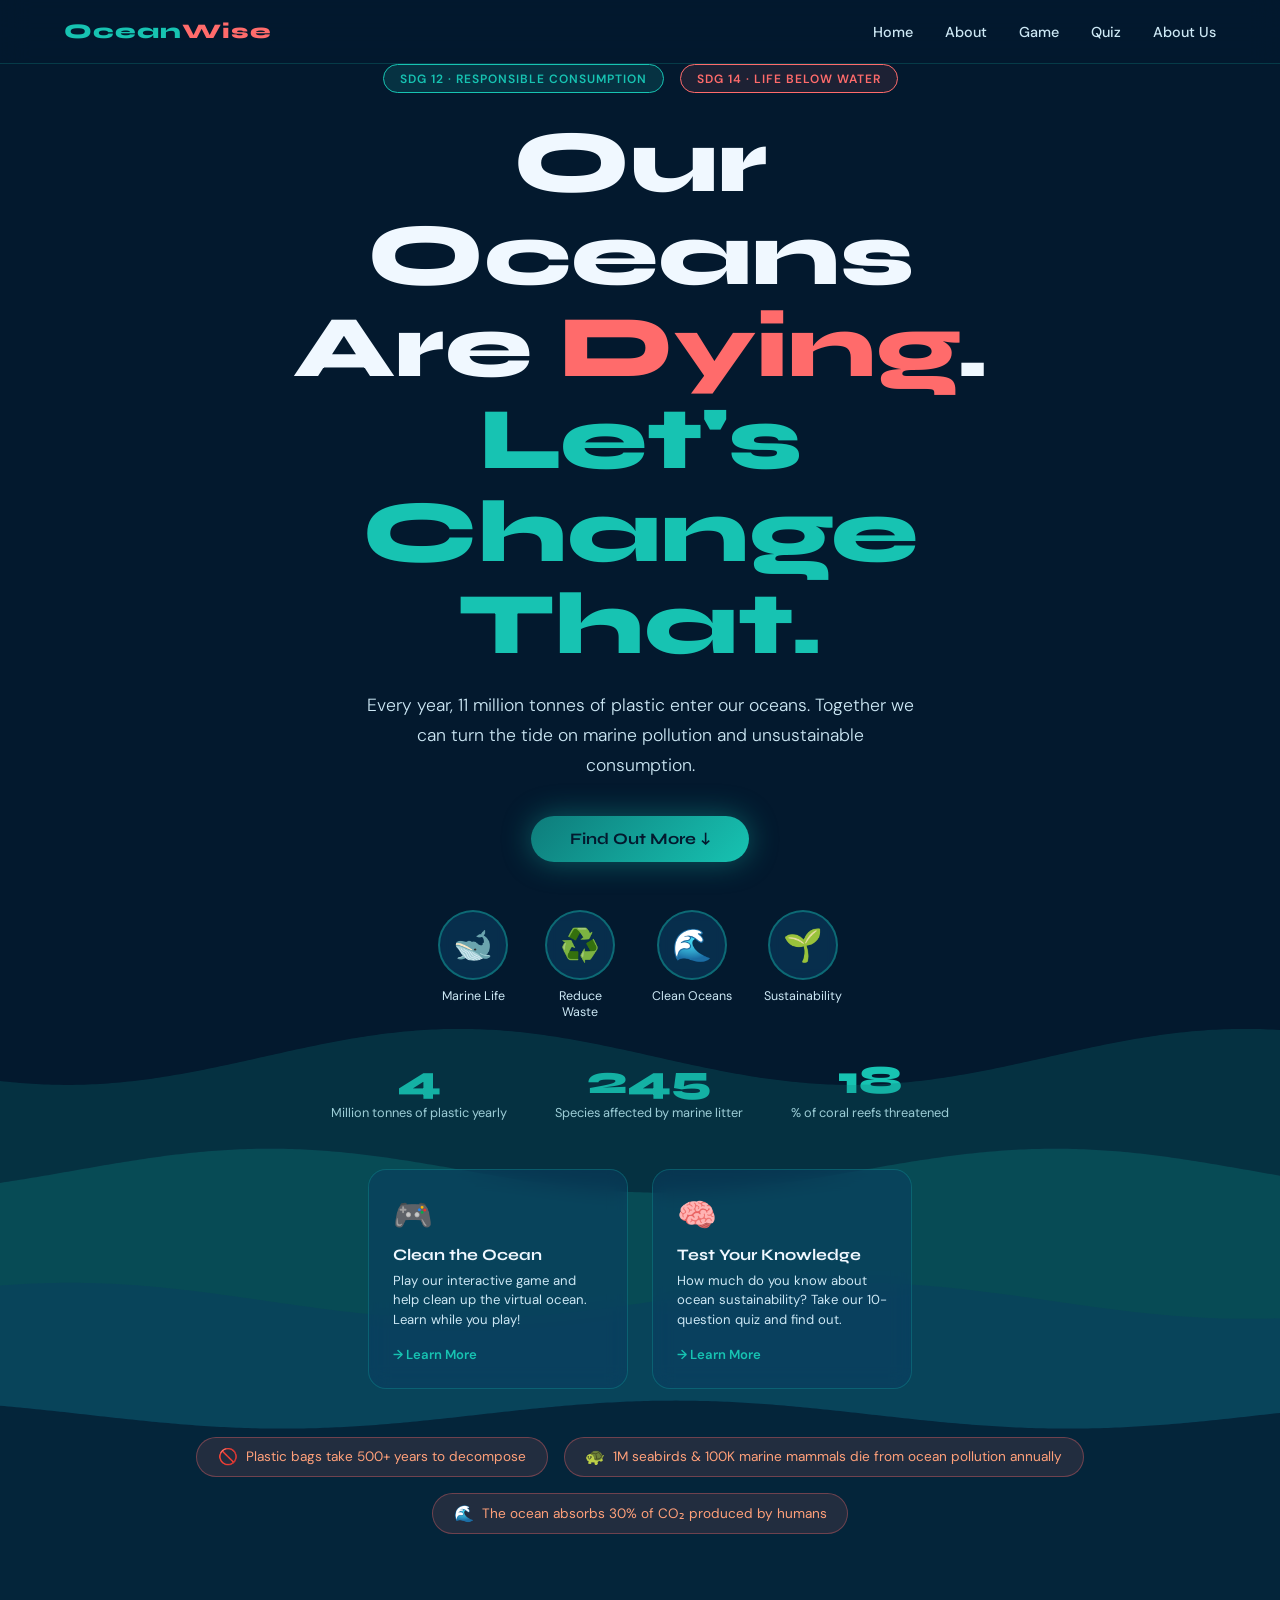
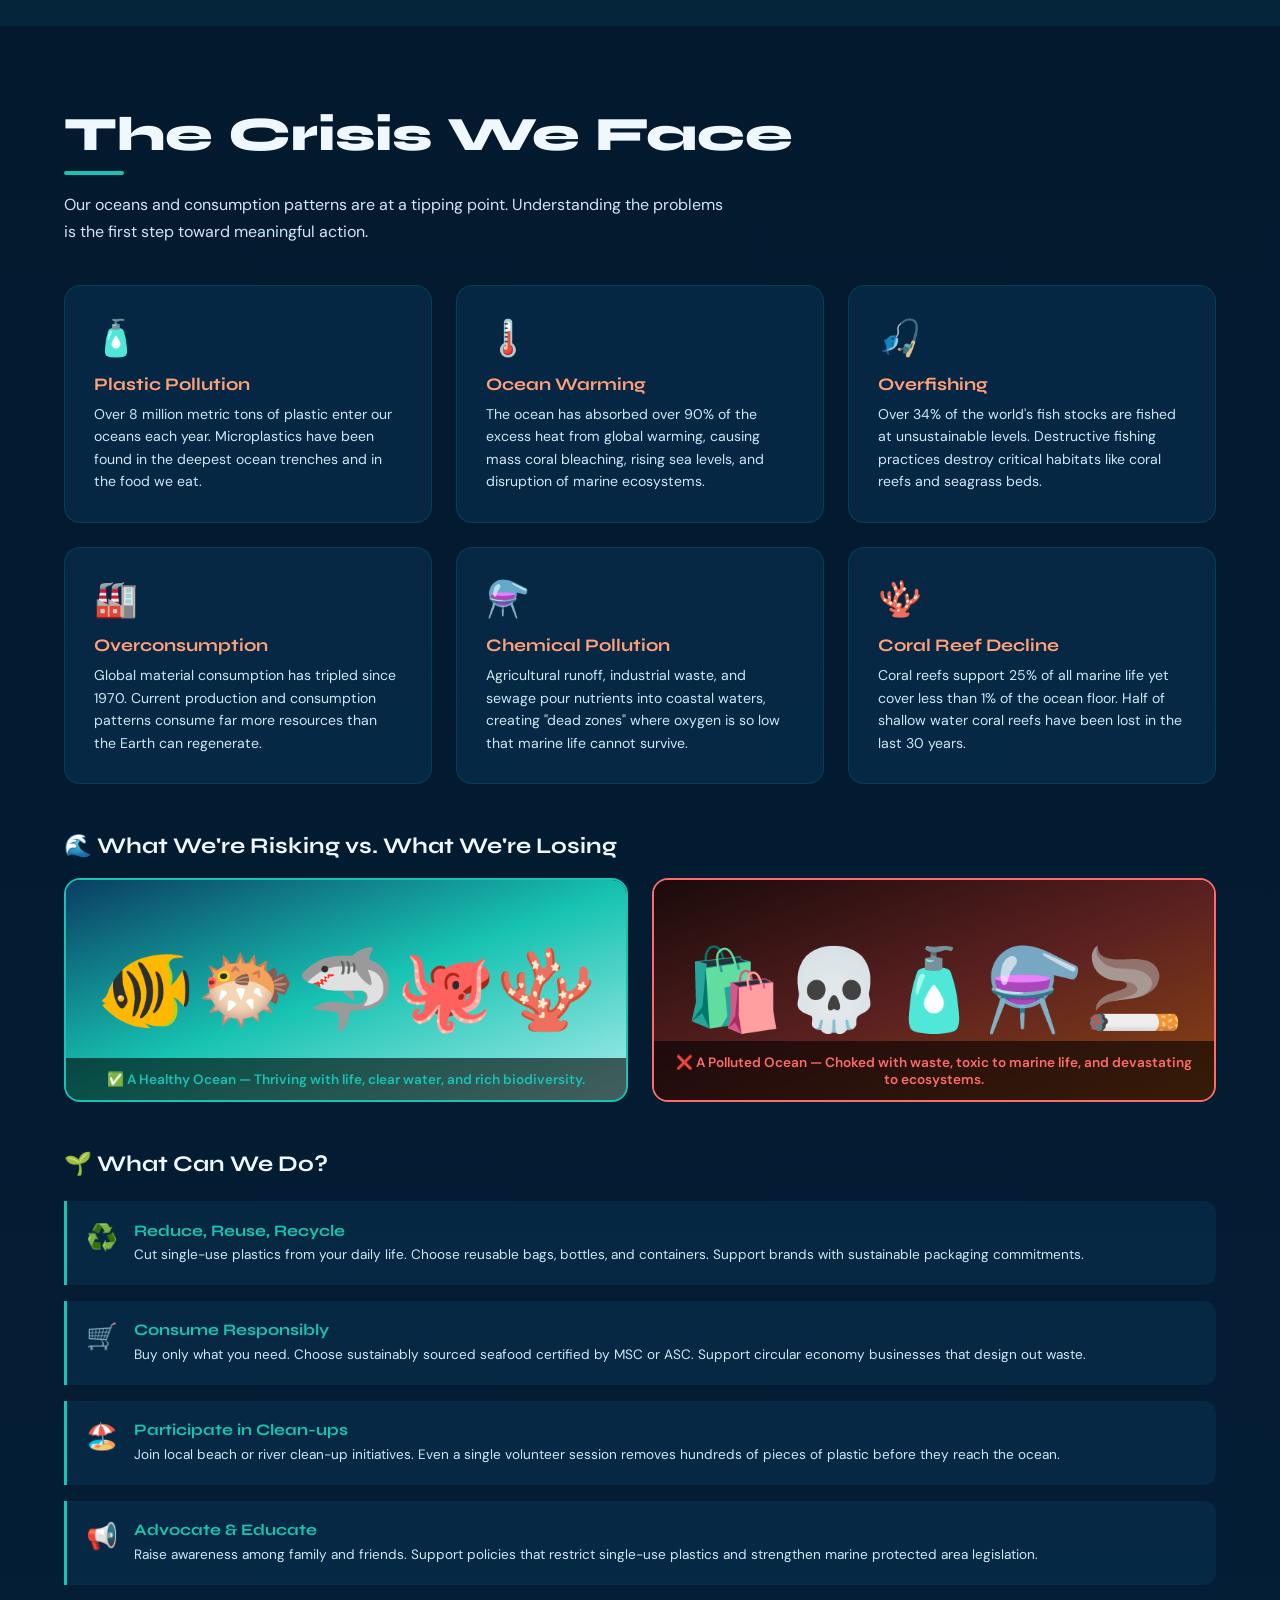
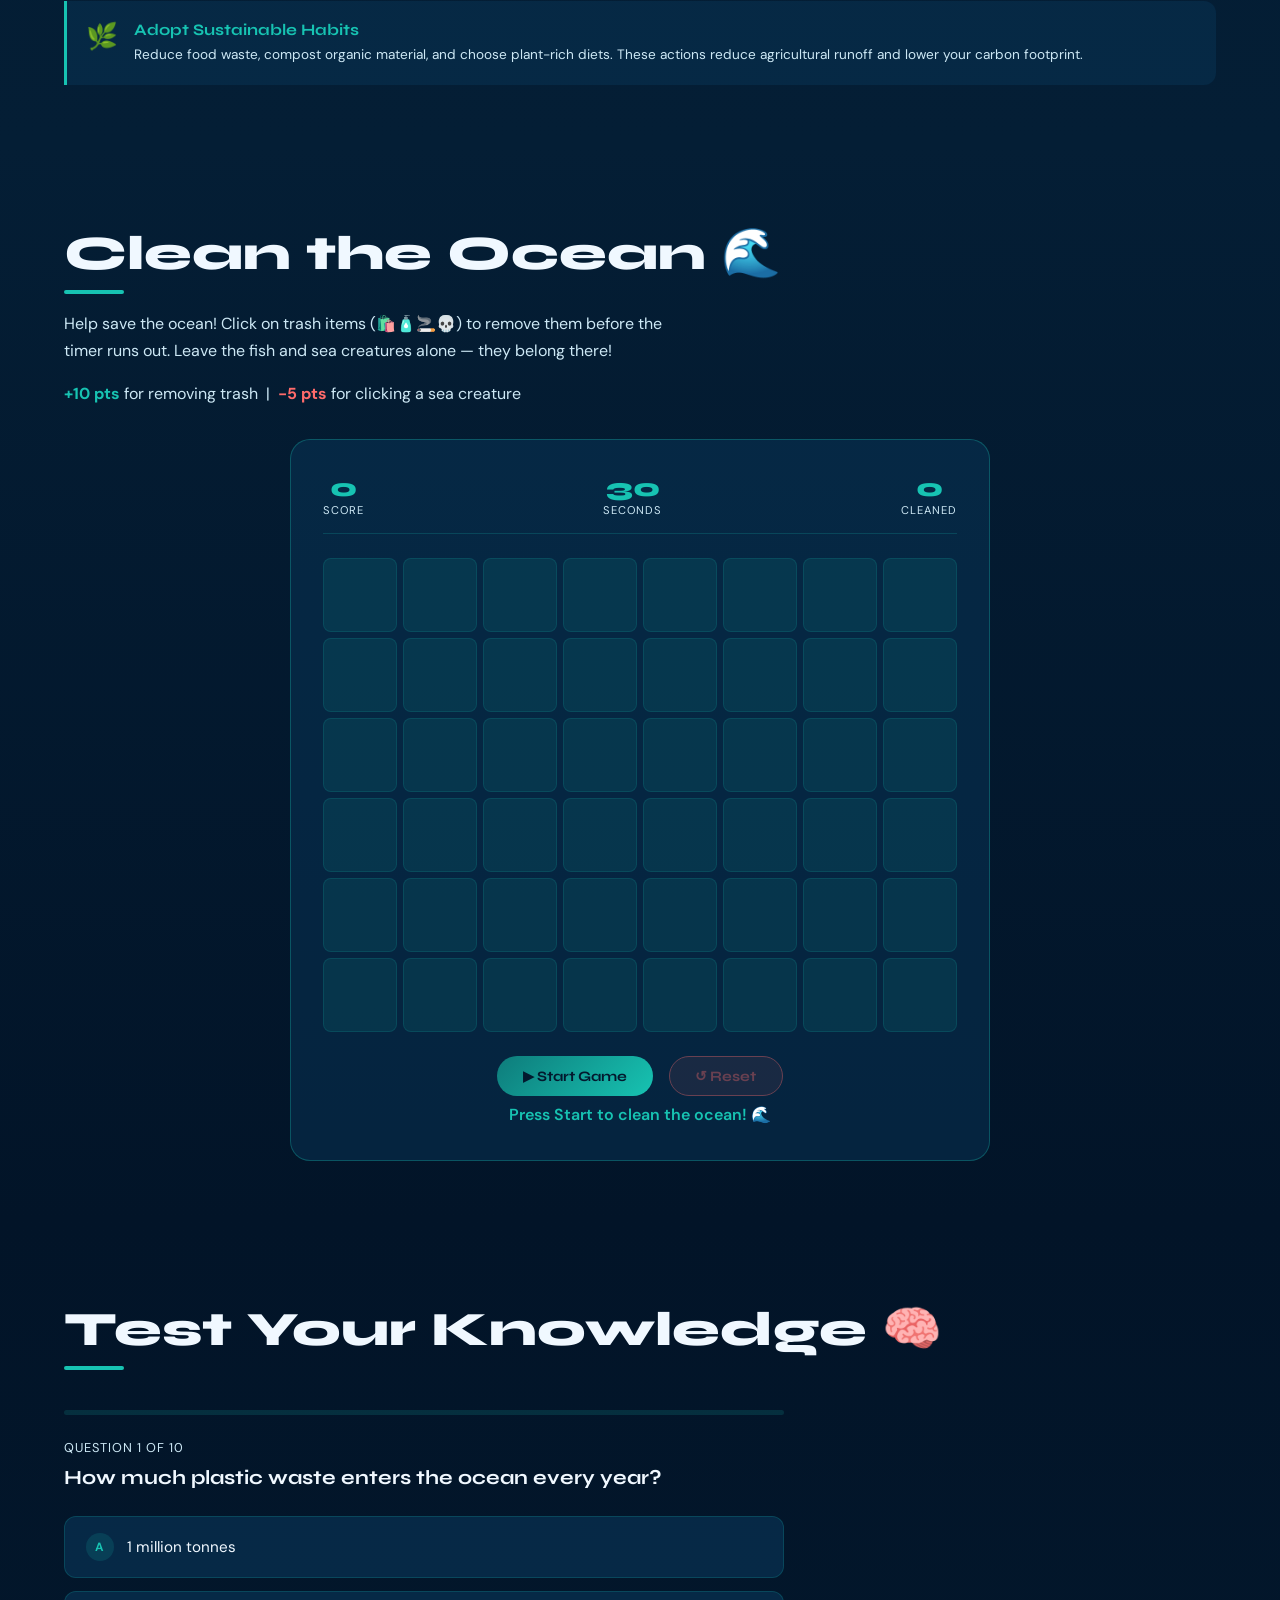
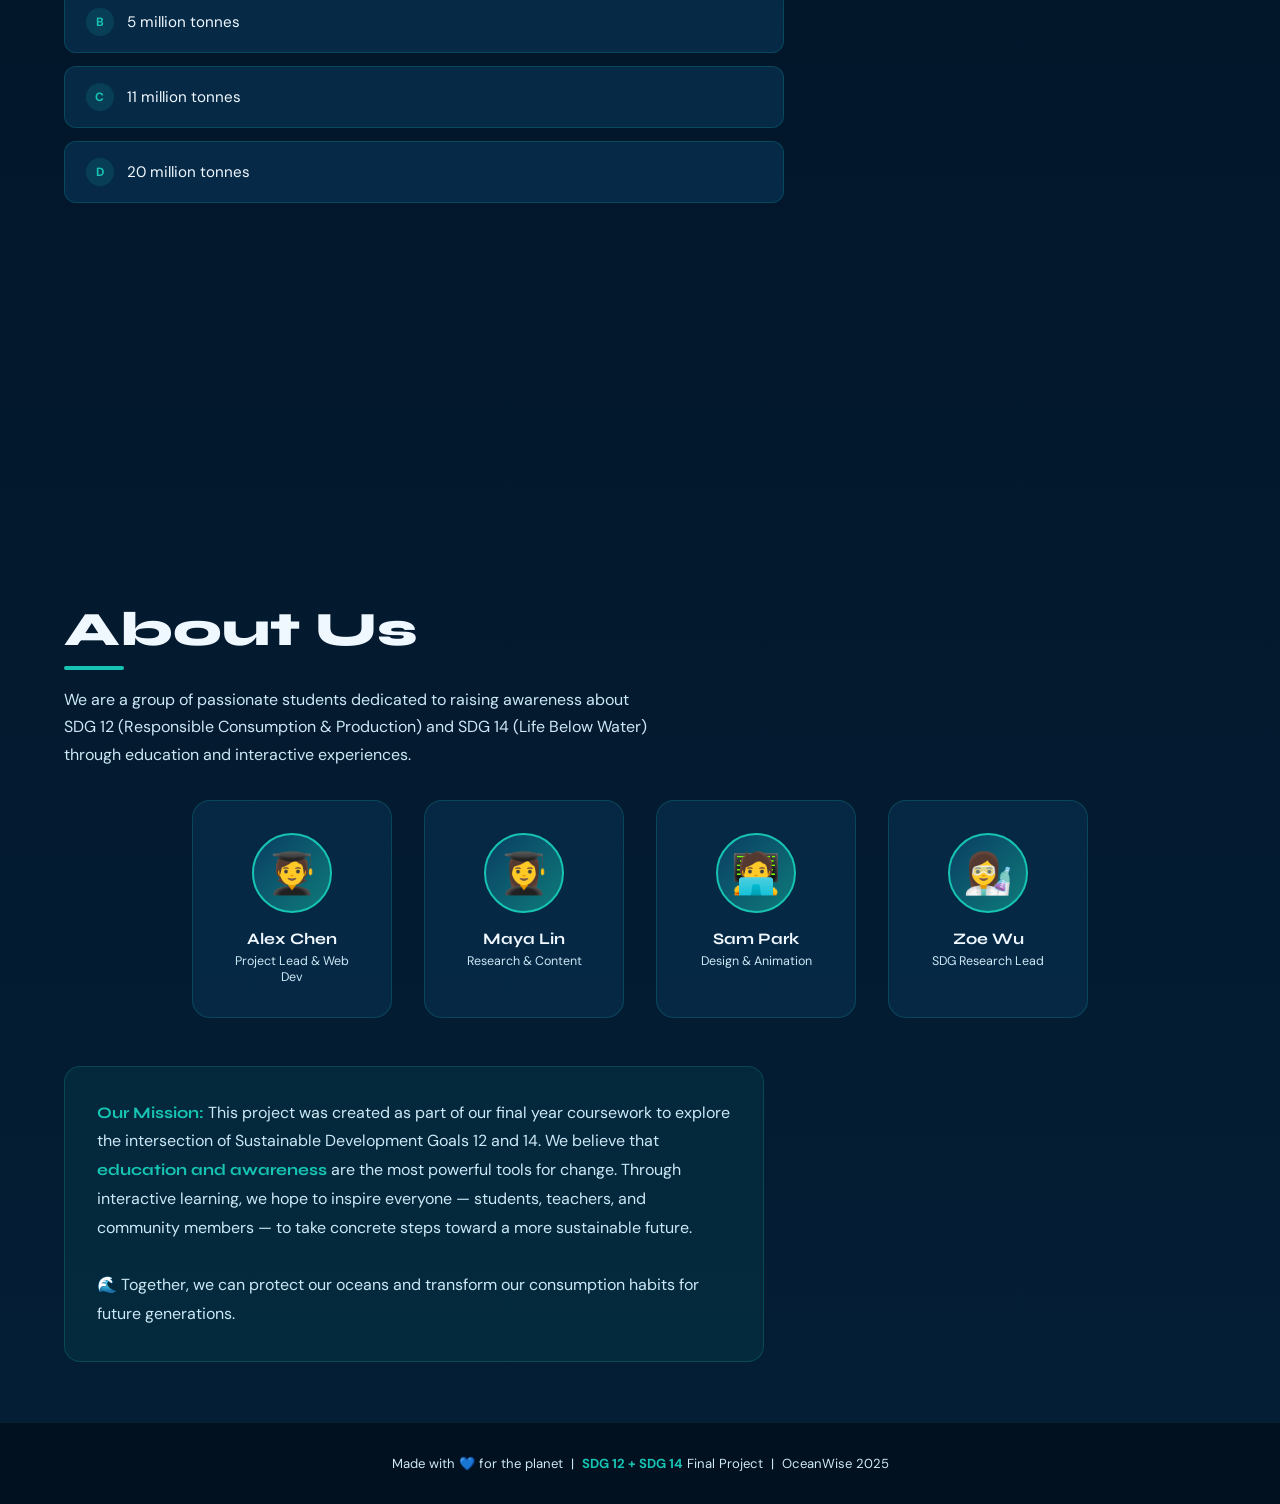
==== commit ac699ff1: "Update print statement from 'Hello' to 'Goodbye'" ====
--- a/index.html
+++ b/index.html
@@ -2,245 +2,1077 @@
 <html lang="en">
 <head>
 <meta charset="UTF-8">
-<title>Ocean Protection</title>
 <meta name="viewport" content="width=device-width, initial-scale=1.0">
-
-<link rel="stylesheet" href="https://cdnjs.cloudflare.com/ajax/libs/font-awesome/6.0.0/css/all.min.css">
-
+<title>OceanWise — SDG 12 & 14</title>
+<link href="https://fonts.googleapis.com/css2?family=Syne:wght@400;600;700;800&family=DM+Sans:ital,wght@0,300;0,400;0,500;1,300&display=swap" rel="stylesheet">
 <style>
-* {
-  margin: 0;
-  padding: 0;
-  box-sizing: border-box;
-  font-family: Arial, sans-serif;
-}
-
-body {
-  background: linear-gradient(to bottom, #0a2540, #1e90ff);
-  color: white;
-  overflow-x: hidden;
-}
-
-/* NAVBAR */
-nav {
-  position: fixed;
-  width: 100%;
-  padding: 15px 40px;
-  display: flex;
-  justify-content: space-between;
-  background: rgba(0,0,0,0.3);
-  backdrop-filter: blur(10px);
-  z-index: 10;
-}
-
-nav ul {
-  display: flex;
-  gap: 25px;
-  list-style: none;
-}
-
-nav li {
-  cursor: pointer;
-}
-
-/* HERO */
-.hero {
-  height: 100vh;
-  display: flex;
-  flex-direction: column;
-  justify-content: center;
-  align-items: center;
-}
-
-/* 🌊 WAVE */
-.wave {
-  position: absolute;
-  bottom: 0;
-  width: 100%;
-}
-
-.wave svg {
-  animation: waveMove 6s linear infinite;
-}
-
-@keyframes waveMove {
-  0% { transform: translateX(0); }
-  100% { transform: translateX(-100px); }
-}
-
-/* STATS */
-.stats {
-  display: flex;
-  justify-content: center;
-  gap: 100px;
-  padding: 120px 20px;
-  flex-wrap: wrap;
-  text-align: center;
-}
-
-.stat-box i {
-  font-size: 42px;
-  color: #00eaff;
-  margin-bottom: 10px;
-  animation: float 3s infinite;
-}
-
-@keyframes float {
-  50% { transform: translateY(-10px); }
-}
-
-.counter {
-  display: flex;
-  justify-content: center;
-  font-size: 48px;
-}
-
-.digit {
-  opacity: 0;
-  transform: translateY(20px);
-  transition: 0.4s;
-}
-
-.digit.show {
-  opacity: 1;
-  transform: translateY(0);
-}
-
-.tooltip {
-  opacity: 0;
-  font-size: 13px;
-}
-
-.stat-box:hover .tooltip {
-  opacity: 1;
-}
-
-/* CARDS */
-.cards {
-  display: flex;
-  justify-content: center;
-  gap: 40px;
-  padding: 60px;
-}
-
-.card {
-  background: rgba(255,255,255,0.1);
-  padding: 25px;
-  border-radius: 15px;
-  width: 250px;
-  text-align: center;
-  transition: 0.3s;
-}
-
-.card:hover {
-  transform: translateY(-10px);
-}
-
-/* MESSAGES */
-.messages {
-  text-align: center;
-  padding: 40px;
-}
-
+  :root {
+    --ocean-deep: #03192e;
+    --ocean-mid: #0a3d62;
+    --ocean-teal: #0e7c7b;
+    --ocean-cyan: #17c3b2;
+    --ocean-foam: #a8edea;
+    --sand: #f9e4b7;
+    --coral: #ff6b6b;
+    --coral-light: #ffa07a;
+    --white: #f0f8ff;
+    --text-light: #cde8f5;
+    --green-ok: #2ecc71;
+    --red-wrong: #e74c3c;
+  }
+
+  * { margin: 0; padding: 0; box-sizing: border-box; }
+
+  html { scroll-behavior: smooth; }
+
+  body {
+    font-family: 'DM Sans', sans-serif;
+    background: var(--ocean-deep);
+    color: var(--white);
+    overflow-x: hidden;
+  }
+
+  /* ── NAV ── */
+  nav {
+    position: fixed; top: 0; width: 100%; z-index: 1000;
+    background: rgba(3,25,46,0.85);
+    backdrop-filter: blur(14px);
+    border-bottom: 1px solid rgba(23,195,178,0.2);
+    display: flex; align-items: center; justify-content: space-between;
+    padding: 0 5%;
+    height: 64px;
+  }
+  .nav-logo {
+    font-family: 'Syne', sans-serif;
+    font-weight: 800; font-size: 1.3rem;
+    color: var(--ocean-cyan);
+    letter-spacing: 1px;
+  }
+  .nav-logo span { color: var(--coral); }
+  .nav-links { display: flex; gap: 2rem; list-style: none; }
+  .nav-links a {
+    color: var(--text-light); text-decoration: none;
+    font-size: .9rem; font-weight: 500;
+    position: relative; transition: color .3s;
+  }
+  .nav-links a::after {
+    content: ''; position: absolute; bottom: -4px; left: 0;
+    width: 0; height: 2px; background: var(--ocean-cyan);
+    transition: width .3s;
+  }
+  .nav-links a:hover { color: var(--ocean-cyan); }
+  .nav-links a:hover::after { width: 100%; }
+  .nav-burger { display: none; flex-direction: column; gap: 5px; cursor: pointer; }
+  .nav-burger span { width: 26px; height: 2px; background: var(--ocean-cyan); border-radius: 2px; transition: .3s; }
+
+  /* ── SECTIONS ── */
+  section { min-height: 100vh; padding: 80px 5% 60px; }
+
+  /* ── HOME ── */
+  #home {
+    position: relative; overflow: hidden;
+    display: flex; flex-direction: column;
+    align-items: center; justify-content: center;
+    padding-top: 64px;
+  }
+
+  /* Wave canvas */
+  #wave-canvas {
+    position: absolute; bottom: 0; left: 0;
+    width: 100%; height: 100%; z-index: 0;
+  }
+
+  .home-content {
+    position: relative; z-index: 2;
+    text-align: center; max-width: 800px;
+  }
+  .sdg-badges {
+    display: flex; gap: 1rem; justify-content: center; margin-bottom: 1.5rem;
+  }
+  .badge {
+    background: rgba(23,195,178,0.15);
+    border: 1px solid var(--ocean-cyan);
+    border-radius: 30px; padding: .35rem 1rem;
+    font-size: .75rem; font-weight: 600;
+    letter-spacing: 1px; color: var(--ocean-cyan);
+    text-transform: uppercase;
+  }
+  .badge.coral { border-color: var(--coral); color: var(--coral); background: rgba(255,107,107,0.1); }
+
+  .home-title {
+    font-family: 'Syne', sans-serif;
+    font-size: clamp(2.8rem, 7vw, 5.5rem);
+    font-weight: 800; line-height: 1.05;
+    margin-bottom: 1.2rem;
+  }
+  .home-title .accent { color: var(--ocean-cyan); }
+  .home-title .accent2 { color: var(--coral); }
+
+  .home-sub {
+    font-size: 1.1rem; color: var(--text-light);
+    max-width: 560px; margin: 0 auto 2.2rem;
+    line-height: 1.7; font-weight: 300;
+  }
+
+  .btn-primary {
+    display: inline-block;
+    background: linear-gradient(135deg, var(--ocean-teal), var(--ocean-cyan));
+    color: var(--ocean-deep); padding: .85rem 2.4rem;
+    border-radius: 50px; font-weight: 700;
+    font-size: 1rem; cursor: pointer; border: none;
+    text-decoration: none;
+    box-shadow: 0 0 30px rgba(23,195,178,0.4);
+    transition: transform .2s, box-shadow .2s;
+    font-family: 'Syne', sans-serif;
+  }
+  .btn-primary:hover { transform: translateY(-3px); box-shadow: 0 0 50px rgba(23,195,178,0.6); }
+
+  /* Icons row */
+  .icons-row {
+    display: flex; justify-content: center; gap: 2rem;
+    margin: 3.5rem 0 2.5rem; flex-wrap: wrap;
+  }
+  .icon-item {
+    display: flex; flex-direction: column; align-items: center; gap: .5rem;
+    animation: float 4s ease-in-out infinite;
+  }
+  .icon-item:nth-child(2) { animation-delay: .8s; }
+  .icon-item:nth-child(3) { animation-delay: 1.6s; }
+  @keyframes float {
+    0%,100% { transform: translateY(0); }
+    50% { transform: translateY(-10px); }
+  }
+  .icon-circle {
+    width: 70px; height: 70px; border-radius: 50%;
+    display: flex; align-items: center; justify-content: center;
+    font-size: 2rem;
+    border: 2px solid rgba(23,195,178,0.4);
+    background: rgba(10,61,98,0.6);
+    backdrop-filter: blur(6px);
+  }
+  .icon-label { font-size: .78rem; color: var(--text-light); text-align: center; max-width: 80px; }
+
+  /* Counters */
+  .counters {
+    display: flex; justify-content: center; gap: 3rem;
+    flex-wrap: wrap; margin-bottom: 3rem;
+  }
+  .counter-item { text-align: center; }
+  .counter-num {
+    font-family: 'Syne', sans-serif;
+    font-size: 2.5rem; font-weight: 800; color: var(--ocean-cyan);
+    line-height: 1;
+  }
+  .counter-label { font-size: .8rem; color: var(--text-light); margin-top: .25rem; }
+
+  /* Cards row */
+  .cards-row {
+    display: flex; gap: 1.5rem; justify-content: center;
+    flex-wrap: wrap; margin-bottom: 3rem; position: relative; z-index: 2;
+  }
+  .mini-card {
+    background: rgba(10,61,98,0.5);
+    border: 1px solid rgba(23,195,178,0.25);
+    border-radius: 18px; padding: 1.5rem;
+    max-width: 260px; backdrop-filter: blur(10px);
+    transition: transform .3s, border-color .3s;
+    text-align: left;
+  }
+  .mini-card:hover { transform: translateY(-6px); border-color: var(--ocean-cyan); }
+  .mini-card-icon { font-size: 2rem; margin-bottom: .6rem; }
+  .mini-card h3 { font-family: 'Syne', sans-serif; font-size: 1rem; margin-bottom: .4rem; }
+  .mini-card p { font-size: .82rem; color: var(--text-light); margin-bottom: .8rem; line-height: 1.5; }
+  .mini-card a {
+    color: var(--ocean-cyan); font-size: .82rem; font-weight: 600;
+    text-decoration: none; border-bottom: 1px solid transparent;
+    transition: border-color .2s;
+  }
+  .mini-card a:hover { border-color: var(--ocean-cyan); }
+
+  /* Awareness messages */
+  .awareness-strip {
+    display: flex; gap: 1rem; justify-content: center;
+    flex-wrap: wrap; position: relative; z-index: 2; margin-bottom: 2rem;
+  }
+  .awareness-pill {
+    background: rgba(255,107,107,0.12);
+    border: 1px solid rgba(255,107,107,0.35);
+    border-radius: 50px; padding: .55rem 1.3rem;
+    font-size: .85rem; color: var(--coral-light);
+    display: flex; align-items: center; gap: .5rem;
+  }
+  .awareness-pill span { font-size: 1rem; }
+
+  /* ── ABOUT ── */
+  #about { background: linear-gradient(180deg, var(--ocean-deep) 0%, #041e35 100%); }
+  .section-title {
+    font-family: 'Syne', sans-serif;
+    font-size: clamp(2rem, 5vw, 3rem);
+    font-weight: 800; margin-bottom: 1rem;
+    position: relative; display: inline-block;
+  }
+  .section-title::after {
+    content: ''; display: block;
+    width: 60px; height: 4px;
+    background: var(--ocean-cyan);
+    border-radius: 2px; margin-top: .5rem;
+  }
+
+  .problems-grid {
+    display: grid; grid-template-columns: repeat(auto-fit, minmax(280px, 1fr));
+    gap: 1.5rem; margin: 2.5rem 0;
+  }
+  .problem-card {
+    background: rgba(10,61,98,0.4);
+    border: 1px solid rgba(23,195,178,0.15);
+    border-radius: 16px; padding: 1.8rem;
+    transition: transform .3s, border-color .3s;
+    opacity: 0; transform: translateY(30px);
+    transition: opacity .5s, transform .5s, border-color .3s;
+  }
+  .problem-card.visible { opacity: 1; transform: translateY(0); }
+  .problem-card:hover { border-color: var(--coral); }
+  .problem-card .p-icon { font-size: 2.2rem; margin-bottom: .8rem; }
+  .problem-card h3 { font-family: 'Syne', sans-serif; font-size: 1.1rem; margin-bottom: .5rem; color: var(--coral-light); }
+  .problem-card p { font-size: .88rem; color: var(--text-light); line-height: 1.6; }
+
+  /* Compare images */
+  .compare-title { font-family: 'Syne', sans-serif; font-size: 1.4rem; margin: 3rem 0 1.2rem; font-weight: 700; }
+  .compare-wrap {
+    display: flex; gap: 1.5rem; flex-wrap: wrap; margin-bottom: 3rem;
+  }
+  .compare-card {
+    flex: 1; min-width: 260px; border-radius: 16px; overflow: hidden;
+    position: relative; border: 2px solid transparent;
+  }
+  .compare-card.clean { border-color: var(--ocean-cyan); }
+  .compare-card.dirty { border-color: var(--coral); }
+  .ocean-illustration {
+    width: 100%; height: 220px;
+    display: flex; align-items: center; justify-content: center;
+    font-size: 5rem; position: relative; overflow: hidden;
+  }
+  .ocean-clean { background: linear-gradient(160deg, #0a3d62, #17c3b2, #a8edea); }
+  .ocean-dirty { background: linear-gradient(160deg, #1a0a0a, #5a2020, #8b4513); }
+  .compare-label {
+    position: absolute; bottom: 0; left: 0; right: 0;
+    padding: .8rem 1rem;
+    background: rgba(0,0,0,0.6); font-size: .85rem;
+    font-weight: 600; text-align: center;
+  }
+  .compare-label.c { color: var(--ocean-cyan); }
+  .compare-label.d { color: var(--coral); }
+
+  /* Solutions */
+  .solutions-title { font-family: 'Syne', sans-serif; font-size: 1.4rem; margin-bottom: 1.5rem; font-weight: 700; }
+  .solutions-list { display: flex; flex-direction: column; gap: 1rem; }
+  .solution-item {
+    display: flex; align-items: flex-start; gap: 1rem;
+    background: rgba(10,61,98,0.35);
+    border-left: 3px solid var(--ocean-cyan);
+    border-radius: 0 12px 12px 0; padding: 1.2rem;
+    opacity: 0; transform: translateX(-30px);
+    transition: opacity .5s, transform .5s;
+  }
+  .solution-item.visible { opacity: 1; transform: translateX(0); }
+  .sol-icon { font-size: 1.6rem; flex-shrink: 0; }
+  .sol-text h4 { font-family: 'Syne', sans-serif; font-size: 1rem; margin-bottom: .3rem; color: var(--ocean-cyan); }
+  .sol-text p { font-size: .85rem; color: var(--text-light); line-height: 1.6; }
+
+  /* ── GAME ── */
+  #game { background: linear-gradient(180deg, #041e35 0%, #021428 100%); }
+  .game-intro { max-width: 600px; margin-bottom: 2rem; }
+  .game-intro p { color: var(--text-light); line-height: 1.7; margin-bottom: 1rem; }
+
+  #game-area {
+    max-width: 700px; margin: 0 auto;
+    background: rgba(10,61,98,0.4);
+    border: 1px solid rgba(23,195,178,0.3);
+    border-radius: 20px; padding: 2rem;
+    min-height: 420px;
+  }
+  .game-hud {
+    display: flex; justify-content: space-between; align-items: center;
+    margin-bottom: 1.5rem; padding-bottom: 1rem;
+    border-bottom: 1px solid rgba(23,195,178,0.2);
+  }
+  .hud-item { text-align: center; }
+  .hud-val { font-family: 'Syne', sans-serif; font-size: 1.6rem; font-weight: 800; color: var(--ocean-cyan); }
+  .hud-label { font-size: .7rem; color: var(--text-light); text-transform: uppercase; letter-spacing: 1px; }
+
+  #ocean-grid {
+    display: grid; grid-template-columns: repeat(8, 1fr);
+    gap: 6px; margin-bottom: 1.5rem;
+  }
+  .ocean-cell {
+    aspect-ratio: 1; border-radius: 8px; font-size: 1.1rem;
+    display: flex; align-items: center; justify-content: center;
+    cursor: pointer; transition: transform .15s, background .3s;
+    background: rgba(23,195,178,0.1);
+    border: 1px solid rgba(23,195,178,0.15);
+    user-select: none;
+  }
+  .ocean-cell:hover { transform: scale(1.1); }
+  .ocean-cell.trash { background: rgba(255,107,107,0.2); border-color: rgba(255,107,107,0.3); }
+  .ocean-cell.fish { background: rgba(23,195,178,0.2); }
+  .ocean-cell.click-anim { animation: clickPop .2s ease; }
+  @keyframes clickPop { 0%,100%{transform:scale(1)} 50%{transform:scale(.75)} }
+
+  .game-controls { display: flex; gap: 1rem; justify-content: center; flex-wrap: wrap; }
+  .btn-game {
+    padding: .65rem 1.6rem; border-radius: 50px;
+    font-family: 'Syne', sans-serif; font-size: .9rem; font-weight: 700;
+    cursor: pointer; transition: transform .2s, opacity .2s; border: none;
+  }
+  .btn-start { background: linear-gradient(135deg, var(--ocean-teal), var(--ocean-cyan)); color: var(--ocean-deep); }
+  .btn-stop { background: rgba(255,107,107,0.2); color: var(--coral); border: 1px solid var(--coral); }
+  .btn-game:hover { transform: translateY(-2px); }
+  .btn-game:disabled { opacity: .4; cursor: not-allowed; transform: none; }
+
+  #game-msg {
+    text-align: center; font-size: 1rem; min-height: 1.5rem;
+    color: var(--ocean-cyan); font-weight: 600; margin-top: .5rem;
+  }
+
+  /* ── QUIZ ── */
+  #quiz { background: linear-gradient(180deg, #021428 0%, var(--ocean-deep) 100%); }
+
+  #quiz-container { max-width: 720px; }
+  .quiz-progress-bar {
+    width: 100%; height: 5px; background: rgba(23,195,178,0.15);
+    border-radius: 5px; margin: 1.5rem 0;
+  }
+  .quiz-progress-fill {
+    height: 100%; background: linear-gradient(90deg, var(--ocean-teal), var(--ocean-cyan));
+    border-radius: 5px; transition: width .4s ease;
+  }
+
+  .quiz-q-num {
+    font-size: .8rem; color: var(--text-light); margin-bottom: .5rem;
+    text-transform: uppercase; letter-spacing: 1px;
+  }
+  .quiz-question {
+    font-family: 'Syne', sans-serif;
+    font-size: 1.25rem; font-weight: 700;
+    line-height: 1.4; margin-bottom: 1.5rem;
+  }
+  .quiz-options { display: flex; flex-direction: column; gap: .8rem; }
+  .quiz-opt {
+    background: rgba(10,61,98,0.5);
+    border: 1.5px solid rgba(23,195,178,0.2);
+    border-radius: 12px; padding: 1rem 1.3rem;
+    cursor: pointer; font-size: .95rem;
+    display: flex; align-items: center; gap: .8rem;
+    transition: border-color .25s, background .25s, transform .15s;
+  }
+  .quiz-opt:hover:not(.answered) { border-color: var(--ocean-cyan); background: rgba(23,195,178,0.1); transform: translateX(4px); }
+  .quiz-opt .opt-letter {
+    width: 28px; height: 28px; border-radius: 50%;
+    background: rgba(23,195,178,0.15); flex-shrink: 0;
+    display: flex; align-items: center; justify-content: center;
+    font-size: .75rem; font-weight: 700; color: var(--ocean-cyan);
+  }
+  .quiz-opt.correct { background: rgba(46,204,113,0.2); border-color: var(--green-ok); }
+  .quiz-opt.correct .opt-letter { background: var(--green-ok); color: #fff; }
+  .quiz-opt.wrong { background: rgba(231,76,60,0.2); border-color: var(--red-wrong); }
+  .quiz-opt.wrong .opt-letter { background: var(--red-wrong); color: #fff; }
+  .quiz-opt.answered { cursor: default; }
+
+  .quiz-feedback {
+    margin-top: 1rem; font-size: .88rem; min-height: 1.2rem;
+    color: var(--text-light); line-height: 1.5;
+  }
+
+  #quiz-next {
+    margin-top: 1.5rem; display: none;
+  }
+
+  /* Result screen */
+  #quiz-result {
+    display: none; text-align: center; padding: 3rem 2rem;
+  }
+  .result-emoji { font-size: 5rem; margin-bottom: 1rem; animation: bounce 1s ease infinite; }
+  @keyframes bounce { 0%,100%{transform:translateY(0)} 50%{transform:translateY(-12px)} }
+  .result-title { font-family: 'Syne', sans-serif; font-size: 1.8rem; font-weight: 800; margin-bottom: .5rem; }
+  .result-score { font-size: 3.5rem; font-weight: 800; color: var(--ocean-cyan); font-family: 'Syne', sans-serif; }
+  .result-msg { font-size: 1rem; color: var(--text-light); margin: 1rem 0 2rem; max-width: 420px; margin-left: auto; margin-right: auto; line-height: 1.7; }
+  #quiz-restart { background: linear-gradient(135deg, var(--ocean-teal), var(--ocean-cyan)); color: var(--ocean-deep); padding: .8rem 2rem; border-radius: 50px; font-family: 'Syne', sans-serif; font-weight: 700; cursor: pointer; border: none; font-size: 1rem; transition: transform .2s; }
+  #quiz-restart:hover { transform: translateY(-3px); }
+
+  /* ── ABOUT US ── */
+  #aboutus { background: linear-gradient(180deg, var(--ocean-deep) 0%, #041e35 100%); }
+  .team-grid { display: flex; gap: 2rem; flex-wrap: wrap; margin-top: 2rem; justify-content: center; }
+  .team-card {
+    background: rgba(10,61,98,0.4);
+    border: 1px solid rgba(23,195,178,0.2);
+    border-radius: 18px; padding: 2rem;
+    text-align: center; width: 200px;
+    transition: transform .3s, border-color .3s;
+  }
+  .team-card:hover { transform: translateY(-8px); border-color: var(--ocean-cyan); }
+  .avatar {
+    width: 80px; height: 80px; border-radius: 50%; margin: 0 auto 1rem;
+    display: flex; align-items: center; justify-content: center;
+    font-size: 2.5rem;
+    background: linear-gradient(135deg, var(--ocean-mid), var(--ocean-teal));
+    border: 2px solid var(--ocean-cyan);
+  }
+  .team-card h3 { font-family: 'Syne', sans-serif; font-size: 1rem; margin-bottom: .3rem; }
+  .team-card p { font-size: .78rem; color: var(--text-light); }
+  .mission-box {
+    background: rgba(23,195,178,0.08);
+    border: 1px solid rgba(23,195,178,0.2);
+    border-radius: 16px; padding: 2rem;
+    max-width: 700px; margin-top: 3rem;
+    line-height: 1.8; color: var(--text-light);
+  }
+  .mission-box strong { color: var(--ocean-cyan); font-family: 'Syne', sans-serif; }
+
+  /* ── FOOTER ── */
+  footer {
+    background: rgba(0,0,0,0.3); text-align: center;
+    padding: 2rem; font-size: .82rem; color: var(--text-light);
+    border-top: 1px solid rgba(23,195,178,0.1);
+  }
+  footer strong { color: var(--ocean-cyan); }
+
+  /* Scrollbar */
+  ::-webkit-scrollbar { width: 6px; }
+  ::-webkit-scrollbar-track { background: var(--ocean-deep); }
+  ::-webkit-scrollbar-thumb { background: var(--ocean-teal); border-radius: 3px; }
+
+  @media (max-width: 640px) {
+    .nav-links { display: none; flex-direction: column; position: absolute; top: 64px; left: 0; width: 100%; background: rgba(3,25,46,.97); padding: 1rem; gap: 1rem; }
+    .nav-links.open { display: flex; }
+    .nav-burger { display: flex; }
+    #ocean-grid { grid-template-columns: repeat(6, 1fr); }
+  }
 </style>
 </head>
-
 <body>
 
-<!-- NAVBAR -->
+<!-- NAV -->
 <nav>
-  <h2>Ocean Project</h2>
-  <ul>
-    <li>Home</li>
-    <li>About</li>
-    <li>Game</li>
-    <li>Quiz</li>
-    <li>About Us</li>
+  <div class="nav-logo">Ocean<span>Wise</span></div>
+  <ul class="nav-links" id="navLinks">
+    <li><a href="#home">Home</a></li>
+    <li><a href="#about">About</a></li>
+    <li><a href="#game">Game</a></li>
+    <li><a href="#quiz">Quiz</a></li>
+    <li><a href="#aboutus">About Us</a></li>
   </ul>
+  <div class="nav-burger" id="burger" onclick="toggleNav()">
+    <span></span><span></span><span></span>
+  </div>
 </nav>
 
-<!-- HERO -->
-<section class="hero">
-  <h1>From Consumption to Ocean Protection</h1>
-  <p>Every choice you make impacts our ocean</p>
+<!-- HOME -->
+<section id="home">
+  <canvas id="wave-canvas"></canvas>
+
+  <div class="home-content">
+    <div class="sdg-badges">
+      <div class="badge">SDG 12 · Responsible Consumption</div>
+      <div class="badge coral">SDG 14 · Life Below Water</div>
+    </div>
+
+    <h1 class="home-title">
+      Our Oceans<br>Are <span class="accent2">Dying</span>.<br>
+      <span class="accent">Let's Change That.</span>
+    </h1>
+    <p class="home-sub">Every year, 11 million tonnes of plastic enter our oceans. Together we can turn the tide on marine pollution and unsustainable consumption.</p>
+    <a href="#about" class="btn-primary">Find Out More ↓</a>
+  </div>
+
+  <div class="icons-row" style="margin-top:3rem;">
+    <div class="icon-item">
+      <div class="icon-circle">🐋</div>
+      <div class="icon-label">Marine Life</div>
+    </div>
+    <div class="icon-item">
+      <div class="icon-circle">♻️</div>
+      <div class="icon-label">Reduce Waste</div>
+    </div>
+    <div class="icon-item">
+      <div class="icon-circle">🌊</div>
+      <div class="icon-label">Clean Oceans</div>
+    </div>
+    <div class="icon-item">
+      <div class="icon-circle">🌱</div>
+      <div class="icon-label">Sustainability</div>
+    </div>
+  </div>
+
+  <div class="counters">
+    <div class="counter-item">
+      <div class="counter-num" data-target="11">0</div>
+      <div class="counter-label">Million tonnes of plastic yearly</div>
+    </div>
+    <div class="counter-item">
+      <div class="counter-num" data-target="700">0</div>
+      <div class="counter-label">Species affected by marine litter</div>
+    </div>
+    <div class="counter-item">
+      <div class="counter-num" data-target="50">0</div>
+      <div class="counter-label">% of coral reefs threatened</div>
+    </div>
+  </div>
+
+  <div class="cards-row">
+    <div class="mini-card">
+      <div class="mini-card-icon">🎮</div>
+      <h3>Clean the Ocean</h3>
+      <p>Play our interactive game and help clean up the virtual ocean. Learn while you play!</p>
+      <a href="#game">→ Learn More</a>
+    </div>
+    <div class="mini-card">
+      <div class="mini-card-icon">🧠</div>
+      <h3>Test Your Knowledge</h3>
+      <p>How much do you know about ocean sustainability? Take our 10-question quiz and find out.</p>
+      <a href="#quiz">→ Learn More</a>
+    </div>
+  </div>
+
+  <div class="awareness-strip">
+    <div class="awareness-pill"><span>🚫</span> Plastic bags take 500+ years to decompose</div>
+    <div class="awareness-pill"><span>🐢</span> 1M seabirds & 100K marine mammals die from ocean pollution annually</div>
+    <div class="awareness-pill"><span>🌊</span> The ocean absorbs 30% of CO₂ produced by humans</div>
+  </div>
 </section>
 
-<!-- 🌊 WAVE -->
-<div class="wave">
-<svg viewBox="0 0 1200 120">
-<path d="M0,0V46.29c47.79,22,103.59,29,158,17C230,47,284,10,339,6s108,22,162,36c53,14,108,20,162,7,54-13,108-44,162-49s108,16,162,30V0Z" fill="rgba(255,255,255,0.2)">
-</path>
-</svg>
-</div>
-
-<!-- STATS -->
-<section class="stats">
-
-<div class="stat-box">
-<i class="fas fa-trash"></i>
-<div class="counter" data-target="8"></div>
-<p>Million Tons Plastic / Year</p>
-<div class="tooltip">Plastic enters ocean yearly</div>
-</div>
-
-<div class="stat-box">
-<i class="fas fa-globe"></i>
-<div class="counter" data-target="80"></div>
-<p>% Pollution from Land</p>
-<div class="tooltip">Most pollution from land</div>
-</div>
-
-<div class="stat-box">
-<i class="fas fa-shirt"></i>
-<div class="counter" data-target="92"></div>
-<p>Million Tons Fashion Waste</p>
-<div class="tooltip">Fast fashion waste</div>
-</div>
-
-<div class="stat-box">
-<i class="fas fa-fish"></i>
-<div class="counter" data-target="90"></div>
-<p>% Marine Life Affected</p>
-<div class="tooltip">Marine ecosystem impact</div>
-</div>
-
+<!-- ABOUT -->
+<section id="about">
+  <h2 class="section-title">The Crisis We Face</h2>
+  <p style="color:var(--text-light); max-width:660px; line-height:1.7; margin-bottom:1rem;">Our oceans and consumption patterns are at a tipping point. Understanding the problems is the first step toward meaningful action.</p>
+
+  <div class="problems-grid">
+    <div class="problem-card">
+      <div class="p-icon">🧴</div>
+      <h3>Plastic Pollution</h3>
+      <p>Over 8 million metric tons of plastic enter our oceans each year. Microplastics have been found in the deepest ocean trenches and in the food we eat.</p>
+    </div>
+    <div class="problem-card">
+      <div class="p-icon">🌡️</div>
+      <h3>Ocean Warming</h3>
+      <p>The ocean has absorbed over 90% of the excess heat from global warming, causing mass coral bleaching, rising sea levels, and disruption of marine ecosystems.</p>
+    </div>
+    <div class="problem-card">
+      <div class="p-icon">🎣</div>
+      <h3>Overfishing</h3>
+      <p>Over 34% of the world's fish stocks are fished at unsustainable levels. Destructive fishing practices destroy critical habitats like coral reefs and seagrass beds.</p>
+    </div>
+    <div class="problem-card">
+      <div class="p-icon">🏭</div>
+      <h3>Overconsumption</h3>
+      <p>Global material consumption has tripled since 1970. Current production and consumption patterns consume far more resources than the Earth can regenerate.</p>
+    </div>
+    <div class="problem-card">
+      <div class="p-icon">⚗️</div>
+      <h3>Chemical Pollution</h3>
+      <p>Agricultural runoff, industrial waste, and sewage pour nutrients into coastal waters, creating "dead zones" where oxygen is so low that marine life cannot survive.</p>
+    </div>
+    <div class="problem-card">
+      <div class="p-icon">🪸</div>
+      <h3>Coral Reef Decline</h3>
+      <p>Coral reefs support 25% of all marine life yet cover less than 1% of the ocean floor. Half of shallow water coral reefs have been lost in the last 30 years.</p>
+    </div>
+  </div>
+
+  <!-- Compare section -->
+  <div class="compare-title">🌊 What We're Risking vs. What We're Losing</div>
+  <div class="compare-wrap">
+    <div class="compare-card clean">
+      <div class="ocean-illustration ocean-clean">
+        <span style="position:relative;z-index:1">🐠🐡🦈🐙🪸</span>
+      </div>
+      <div class="compare-label c">✅ A Healthy Ocean — Thriving with life, clear water, and rich biodiversity.</div>
+    </div>
+    <div class="compare-card dirty">
+      <div class="ocean-illustration ocean-dirty">
+        <span style="position:relative;z-index:1">🛍️💀🧴⚗️🚬</span>
+      </div>
+      <div class="compare-label d">❌ A Polluted Ocean — Choked with waste, toxic to marine life, and devastating to ecosystems.</div>
+    </div>
+  </div>
+
+  <!-- Solutions -->
+  <div class="solutions-title">🌱 What Can We Do?</div>
+  <div class="solutions-list" id="solutionsList">
+    <div class="solution-item">
+      <div class="sol-icon">♻️</div>
+      <div class="sol-text">
+        <h4>Reduce, Reuse, Recycle</h4>
+        <p>Cut single-use plastics from your daily life. Choose reusable bags, bottles, and containers. Support brands with sustainable packaging commitments.</p>
+      </div>
+    </div>
+    <div class="solution-item">
+      <div class="sol-icon">🛒</div>
+      <div class="sol-text">
+        <h4>Consume Responsibly</h4>
+        <p>Buy only what you need. Choose sustainably sourced seafood certified by MSC or ASC. Support circular economy businesses that design out waste.</p>
+      </div>
+    </div>
+    <div class="solution-item">
+      <div class="sol-icon">🏖️</div>
+      <div class="sol-text">
+        <h4>Participate in Clean-ups</h4>
+        <p>Join local beach or river clean-up initiatives. Even a single volunteer session removes hundreds of pieces of plastic before they reach the ocean.</p>
+      </div>
+    </div>
+    <div class="solution-item">
+      <div class="sol-icon">📢</div>
+      <div class="sol-text">
+        <h4>Advocate & Educate</h4>
+        <p>Raise awareness among family and friends. Support policies that restrict single-use plastics and strengthen marine protected area legislation.</p>
+      </div>
+    </div>
+    <div class="solution-item">
+      <div class="sol-icon">🌿</div>
+      <div class="sol-text">
+        <h4>Adopt Sustainable Habits</h4>
+        <p>Reduce food waste, compost organic material, and choose plant-rich diets. These actions reduce agricultural runoff and lower your carbon footprint.</p>
+      </div>
+    </div>
+  </div>
 </section>
 
-<!-- CARDS -->
-<section class="cards">
-  <div class="card">
-    <h3>Game</h3>
-    <p>Learn through interaction</p>
-  </div>
-
-  <div class="card">
-    <h3>Quiz</h3>
-    <p>Test your knowledge</p>
+<!-- GAME -->
+<section id="game">
+  <h2 class="section-title">Clean the Ocean 🌊</h2>
+  <div class="game-intro">
+    <p>Help save the ocean! Click on trash items (🛍️🧴🚬💀) to remove them before the timer runs out. Leave the fish and sea creatures alone — they belong there!</p>
+    <p><strong style="color:var(--ocean-cyan)">+10 pts</strong> for removing trash &nbsp;|&nbsp; <strong style="color:var(--coral)">-5 pts</strong> for clicking a sea creature</p>
+  </div>
+
+  <div id="game-area">
+    <div class="game-hud">
+      <div class="hud-item">
+        <div class="hud-val" id="g-score">0</div>
+        <div class="hud-label">Score</div>
+      </div>
+      <div class="hud-item">
+        <div class="hud-val" id="g-timer">30</div>
+        <div class="hud-label">Seconds</div>
+      </div>
+      <div class="hud-item">
+        <div class="hud-val" id="g-cleaned">0</div>
+        <div class="hud-label">Cleaned</div>
+      </div>
+    </div>
+    <div id="ocean-grid"></div>
+    <div class="game-controls">
+      <button class="btn-game btn-start" id="startBtn" onclick="startGame()">▶ Start Game</button>
+      <button class="btn-game btn-stop" id="stopBtn" onclick="resetGame()" disabled>↺ Reset</button>
+    </div>
+    <div id="game-msg">Press Start to clean the ocean! 🌊</div>
   </div>
 </section>
 
-<!-- MESSAGES -->
-<section class="messages">
-  <p>Reduce plastic, save marine life</p>
-  <p>Your daily choices matter</p>
-  <p>Protect oceans, protect future</p>
+<!-- QUIZ -->
+<section id="quiz">
+  <h2 class="section-title">Test Your Knowledge 🧠</h2>
+  <div id="quiz-container">
+    <div class="quiz-progress-bar">
+      <div class="quiz-progress-fill" id="progressFill" style="width:0%"></div>
+    </div>
+    <div id="quiz-body">
+      <div class="quiz-q-num" id="qNum">Question 1 of 10</div>
+      <div class="quiz-question" id="qText"></div>
+      <div class="quiz-options" id="qOptions"></div>
+      <div class="quiz-feedback" id="qFeedback"></div>
+      <button class="btn-primary" id="quiz-next" onclick="nextQuestion()">Next Question →</button>
+    </div>
+    <div id="quiz-result">
+      <div class="result-emoji" id="rEmoji">🌊</div>
+      <div class="result-title" id="rTitle">Well Done!</div>
+      <div class="result-score" id="rScore">8/10</div>
+      <div class="result-msg" id="rMsg"></div>
+      <button id="quiz-restart" onclick="restartQuiz()">↺ Try Again</button>
+    </div>
+  </div>
 </section>
 
+<!-- ABOUT US -->
+<section id="aboutus">
+  <h2 class="section-title">About Us</h2>
+  <p style="color:var(--text-light); max-width:600px; line-height:1.7; margin-bottom:1.5rem;">We are a group of passionate students dedicated to raising awareness about SDG 12 (Responsible Consumption & Production) and SDG 14 (Life Below Water) through education and interactive experiences.</p>
+
+  <div class="team-grid">
+    <div class="team-card">
+      <div class="avatar">🧑‍🎓</div>
+      <h3>Alex Chen</h3>
+      <p>Project Lead & Web Dev</p>
+    </div>
+    <div class="team-card">
+      <div class="avatar">👩‍🎓</div>
+      <h3>Maya Lin</h3>
+      <p>Research & Content</p>
+    </div>
+    <div class="team-card">
+      <div class="avatar">🧑‍💻</div>
+      <h3>Sam Park</h3>
+      <p>Design & Animation</p>
+    </div>
+    <div class="team-card">
+      <div class="avatar">👩‍🔬</div>
+      <h3>Zoe Wu</h3>
+      <p>SDG Research Lead</p>
+    </div>
+  </div>
+
+  <div class="mission-box">
+    <p><strong>Our Mission:</strong> This project was created as part of our final year coursework to explore the intersection of Sustainable Development Goals 12 and 14. We believe that <strong>education and awareness</strong> are the most powerful tools for change. Through interactive learning, we hope to inspire everyone — students, teachers, and community members — to take concrete steps toward a more sustainable future.</p>
+    <br>
+    <p>🌊 Together, we can protect our oceans and transform our consumption habits for future generations.</p>
+  </div>
+</section>
+
+<!-- FOOTER -->
+<footer>
+  <p>Made with 💙 for the planet &nbsp;|&nbsp; <strong>SDG 12 + SDG 14</strong> Final Project &nbsp;|&nbsp; OceanWise 2025</p>
+</footer>
+
 <script>
-document.querySelectorAll(".counter").forEach(el => {
-  let target = el.dataset.target.toString();
-  target.split("").forEach((num, i) => {
-    let span = document.createElement("span");
-    span.classList.add("digit");
-    span.innerText = num;
-    el.appendChild(span);
-
-    setTimeout(() => {
-      span.classList.add("show");
-    }, i * 200);
+/* ─── WAVE CANVAS ─── */
+const canvas = document.getElementById('wave-canvas');
+const ctx = canvas.getContext('2d');
+let ww, wh;
+
+function resizeCanvas() {
+  ww = canvas.width = window.innerWidth;
+  wh = canvas.height = document.getElementById('home').offsetHeight;
+}
+resizeCanvas();
+window.addEventListener('resize', resizeCanvas);
+
+const waves = [
+  { y: 0.65, amplitude: 28, speed: 0.012, color: 'rgba(14,124,123,0.25)', offset: 0 },
+  { y: 0.72, amplitude: 22, speed: 0.018, color: 'rgba(23,195,178,0.18)', offset: 1 },
+  { y: 0.80, amplitude: 18, speed: 0.025, color: 'rgba(10,61,98,0.45)', offset: 2 },
+  { y: 0.87, amplitude: 14, speed: 0.03,  color: 'rgba(3,25,46,0.7)',    offset: 3 },
+];
+
+let wt = 0;
+function drawWaves() {
+  ctx.clearRect(0, 0, ww, wh);
+  waves.forEach(w => {
+    const baseY = wh * w.y;
+    ctx.beginPath();
+    ctx.moveTo(0, baseY);
+    for (let x = 0; x <= ww; x += 4) {
+      const y = baseY + Math.sin((x * 0.008) + wt * w.speed * 60 + w.offset) * w.amplitude;
+      ctx.lineTo(x, y);
+    }
+    ctx.lineTo(ww, wh); ctx.lineTo(0, wh); ctx.closePath();
+    ctx.fillStyle = w.color;
+    ctx.fill();
   });
+  wt += 0.016;
+  requestAnimationFrame(drawWaves);
+}
+drawWaves();
+
+/* ─── NAV BURGER ─── */
+function toggleNav() {
+  document.getElementById('navLinks').classList.toggle('open');
+}
+
+/* ─── COUNTERS ─── */
+function animateCounters() {
+  document.querySelectorAll('.counter-num').forEach(el => {
+    const target = +el.dataset.target;
+    let cur = 0;
+    const step = target / 60;
+    const t = setInterval(() => {
+      cur = Math.min(cur + step, target);
+      el.textContent = Math.round(cur);
+      if (cur >= target) clearInterval(t);
+    }, 20);
+  });
+}
+
+/* ─── SCROLL OBSERVER ─── */
+const observer = new IntersectionObserver(entries => {
+  entries.forEach(e => {
+    if (e.isIntersecting) {
+      e.target.classList.add('visible');
+      if (e.target.id === 'home') animateCounters();
+    }
+  });
+}, { threshold: 0.15 });
+
+document.querySelectorAll('.problem-card, .solution-item').forEach(el => observer.observe(el));
+observer.observe(document.getElementById('home'));
+// Trigger counters on load too
+setTimeout(animateCounters, 500);
+
+/* stagger solutions */
+document.querySelectorAll('.solution-item').forEach((el, i) => {
+  el.style.transitionDelay = (i * 0.12) + 's';
 });
+document.querySelectorAll('.problem-card').forEach((el, i) => {
+  el.style.transitionDelay = (i * 0.08) + 's';
+});
+
+/* ─── GAME ─── */
+const TRASH = ['🛍️','🧴','🚬','💀','🪣','⚗️','🗑️'];
+const OCEAN  = ['🐠','🐡','🦈','🐙','🪸','🐬','🦑','🐟','🦀','🐚'];
+const GRID_SIZE = 48;
+
+let gScore = 0, gCleaned = 0, gTimer = 30, gRunning = false, gInterval = null, gSpawnInterval = null;
+const cells = [];
+
+function buildGrid() {
+  const grid = document.getElementById('ocean-grid');
+  grid.innerHTML = '';
+  cells.length = 0;
+  for (let i = 0; i < GRID_SIZE; i++) {
+    const d = document.createElement('div');
+    d.className = 'ocean-cell';
+    d.dataset.i = i;
+    d.onclick = () => cellClick(i);
+    grid.appendChild(d);
+    cells.push({ el: d, type: 'empty' });
+  }
+}
+
+function setCell(i, type) {
+  const c = cells[i];
+  c.type = type;
+  if (type === 'trash') {
+    c.el.textContent = TRASH[Math.floor(Math.random() * TRASH.length)];
+    c.el.className = 'ocean-cell trash';
+  } else if (type === 'fish') {
+    c.el.textContent = OCEAN[Math.floor(Math.random() * OCEAN.length)];
+    c.el.className = 'ocean-cell fish';
+  } else {
+    c.el.textContent = '';
+    c.el.className = 'ocean-cell';
+  }
+}
+
+function spawnItems() {
+  const empty = cells.map((c, i) => c.type === 'empty' ? i : -1).filter(i => i >= 0);
+  if (empty.length === 0) return;
+  const idx = empty[Math.floor(Math.random() * empty.length)];
+  const isTrash = Math.random() < 0.45;
+  setCell(idx, isTrash ? 'trash' : 'fish');
+}
+
+function cellClick(i) {
+  if (!gRunning) return;
+  const c = cells[i];
+  c.el.classList.add('click-anim');
+  setTimeout(() => c.el.classList.remove('click-anim'), 200);
+  if (c.type === 'trash') {
+    gScore += 10; gCleaned++;
+    document.getElementById('game-msg').textContent = '✅ Great! You removed trash! +10 pts';
+    setCell(i, 'empty');
+  } else if (c.type === 'fish') {
+    gScore = Math.max(0, gScore - 5);
+    document.getElementById('game-msg').textContent = '❌ Oops! That\'s a sea creature! -5 pts';
+  }
+  document.getElementById('g-score').textContent = gScore;
+  document.getElementById('g-cleaned').textContent = gCleaned;
+}
+
+function startGame() {
+  if (gRunning) return;
+  gScore = 0; gCleaned = 0; gTimer = 30; gRunning = true;
+  buildGrid();
+  document.getElementById('g-score').textContent = 0;
+  document.getElementById('g-cleaned').textContent = 0;
+  document.getElementById('g-timer').textContent = 30;
+  document.getElementById('game-msg').textContent = '🌊 Clean up the ocean!';
+  document.getElementById('startBtn').disabled = true;
+  document.getElementById('stopBtn').disabled = false;
+
+  // initial spawn
+  for (let k = 0; k < 10; k++) spawnItems();
+
+  gSpawnInterval = setInterval(spawnItems, 1200);
+  gInterval = setInterval(() => {
+    gTimer--;
+    document.getElementById('g-timer').textContent = gTimer;
+    if (gTimer <= 0) endGame();
+  }, 1000);
+}
+
+function endGame() {
+  gRunning = false;
+  clearInterval(gInterval);
+  clearInterval(gSpawnInterval);
+  document.getElementById('startBtn').disabled = false;
+  document.getElementById('stopBtn').disabled = true;
+  const msg = gScore >= 100
+    ? `🏆 Amazing! You cleaned ${gCleaned} pieces and scored ${gScore} pts! Ocean hero!`
+    : gScore >= 50
+    ? `⭐ Good job! ${gCleaned} pieces cleaned. Score: ${gScore}. Keep going!`
+    : `🌱 You scored ${gScore} pts. Practice makes perfect — the ocean needs you!`;
+  document.getElementById('game-msg').textContent = msg;
+}
+
+function resetGame() {
+  gRunning = false;
+  clearInterval(gInterval);
+  clearInterval(gSpawnInterval);
+  gScore = 0; gCleaned = 0; gTimer = 30;
+  buildGrid();
+  document.getElementById('g-score').textContent = 0;
+  document.getElementById('g-cleaned').textContent = 0;
+  document.getElementById('g-timer').textContent = 30;
+  document.getElementById('game-msg').textContent = 'Press Start to clean the ocean! 🌊';
+  document.getElementById('startBtn').disabled = false;
+  document.getElementById('stopBtn').disabled = true;
+}
+
+buildGrid();
+
+/* ─── QUIZ ─── */
+const questions = [
+  {
+    q: "How much plastic waste enters the ocean every year?",
+    opts: ["1 million tonnes","5 million tonnes","11 million tonnes","20 million tonnes"],
+    ans: 2,
+    fact: "An estimated 11 million metric tons of plastic flow into the ocean annually — equivalent to dumping a garbage truck of plastic every minute."
+  },
+  {
+    q: "What percentage of the world's oxygen is produced by ocean phytoplankton?",
+    opts: ["10%","30%","50%","70%"],
+    ans: 2,
+    fact: "Ocean phytoplankton produces about 50% of Earth's oxygen through photosynthesis — making the ocean our planetary lungs."
+  },
+  {
+    q: "Which SDG focuses on 'Life Below Water'?",
+    opts: ["SDG 6","SDG 12","SDG 14","SDG 17"],
+    ans: 2,
+    fact: "SDG 14 calls for conservation and sustainable use of the oceans, seas, and marine resources for sustainable development."
+  },
+  {
+    q: "Approximately how long does a plastic bottle take to decompose in the ocean?",
+    opts: ["10 years","50 years","200 years","450 years"],
+    ans: 3,
+    fact: "A plastic bottle can take up to 450 years to decompose in the ocean, leaching harmful chemicals throughout its degradation."
+  },
+  {
+    q: "What does SDG 12 stand for?",
+    opts: ["Sustainable Cities","Climate Action","Responsible Consumption & Production","Clean Energy"],
+    ans: 2,
+    fact: "SDG 12 aims to ensure sustainable consumption and production patterns, reducing waste and environmental impact globally."
+  },
+  {
+    q: "What percentage of coral reefs are threatened by human activities?",
+    opts: ["10%","25%","50%","75%"],
+    ans: 2,
+    fact: "About 50% of shallow-water coral reefs have already been lost, with human activity — warming, pollution, overfishing — being the primary driver."
+  },
+  {
+    q: "Which is NOT a solution for reducing ocean plastic pollution?",
+    opts: ["Using reusable bags","Buying more fast fashion","Participating in beach clean-ups","Supporting extended producer responsibility"],
+    ans: 1,
+    fact: "Fast fashion is one of the biggest sources of microplastic pollution. Each wash of synthetic clothing releases thousands of plastic fibers into waterways."
+  },
+  {
+    q: "How much of global CO₂ emissions does the ocean absorb?",
+    opts: ["10%","20%","30%","50%"],
+    ans: 2,
+    fact: "The ocean absorbs about 30% of the CO₂ produced by humans, acting as a crucial carbon sink — but this causes ocean acidification."
+  },
+  {
+    q: "What fraction of the world's fish stocks are overfished at unsustainable levels?",
+    opts: ["1 in 10","1 in 5","1 in 3","1 in 2"],
+    ans: 2,
+    fact: "According to the FAO, over 34% (roughly 1 in 3) of the world's fish stocks are fished at biologically unsustainable levels."
+  },
+  {
+    q: "Which everyday action has the LEAST impact on ocean sustainability?",
+    opts: ["Reducing seafood consumption","Changing phone wallpaper","Refusing single-use plastics","Supporting marine protection policies"],
+    ans: 1,
+    fact: "Changing your phone wallpaper has virtually no environmental impact, while the other choices directly reduce ocean pollution and habitat destruction."
+  }
+];
+
+let qIndex = 0, qScore = 0, answered = false;
+
+function renderQuestion() {
+  const q = questions[qIndex];
+  answered = false;
+  document.getElementById('qNum').textContent = `Question ${qIndex + 1} of ${questions.length}`;
+  document.getElementById('qText').textContent = q.q;
+  document.getElementById('qFeedback').textContent = '';
+  document.getElementById('quiz-next').style.display = 'none';
+  document.getElementById('progressFill').style.width = (qIndex / questions.length * 100) + '%';
+
+  const opts = document.getElementById('qOptions');
+  opts.innerHTML = '';
+  q.opts.forEach((o, i) => {
+    const letters = ['A','B','C','D'];
+    const d = document.createElement('div');
+    d.className = 'quiz-opt';
+    d.innerHTML = `<div class="opt-letter">${letters[i]}</div><span>${o}</span>`;
+    d.onclick = () => selectAnswer(i, d);
+    opts.appendChild(d);
+  });
+}
+
+function selectAnswer(i, el) {
+  if (answered) return;
+  answered = true;
+  const q = questions[qIndex];
+  const allOpts = document.querySelectorAll('.quiz-opt');
+  allOpts.forEach(o => o.classList.add('answered'));
+
+  if (i === q.ans) {
+    el.classList.add('correct');
+    qScore++;
+    document.getElementById('qFeedback').innerHTML = `<span style="color:var(--green-ok)">✅ Correct!</span> ${q.fact}`;
+  } else {
+    el.classList.add('wrong');
+    allOpts[q.ans].classList.add('correct');
+    document.getElementById('qFeedback').innerHTML = `<span style="color:var(--red-wrong)">❌ Incorrect.</span> The correct answer is <strong>${q.opts[q.ans]}</strong>. ${q.fact}`;
+  }
+
+  const btn = document.getElementById('quiz-next');
+  btn.style.display = 'inline-block';
+  btn.textContent = qIndex < questions.length - 1 ? 'Next Question →' : 'See My Results 🏆';
+}
+
+function nextQuestion() {
+  qIndex++;
+  if (qIndex >= questions.length) {
+    showResult();
+  } else {
+    renderQuestion();
+  }
+}
+
+function showResult() {
+  document.getElementById('quiz-body').style.display = 'none';
+  document.getElementById('quiz-result').style.display = 'block';
+  document.getElementById('progressFill').style.width = '100%';
+  document.getElementById('rScore').textContent = `${qScore} / ${questions.length}`;
+
+  if (qScore > 5) {
+    document.getElementById('rEmoji').textContent = '🏆';
+    document.getElementById('rTitle').textContent = 'Ocean Champion!';
+    document.getElementById('rMsg').textContent = `Good job for protecting the environment! 🌊 You scored ${qScore} out of 10. Your knowledge about ocean sustainability and responsible consumption can make a real difference. Keep spreading the word!`;
+    document.getElementById('rScore').style.color = 'var(--ocean-cyan)';
+  } else {
+    document.getElementById('rEmoji').textContent = '🌱';
+    document.getElementById('rTitle').textContent = 'Keep Learning!';
+    document.getElementById('rMsg').textContent = `Can make more persistent efforts! 💪 You scored ${qScore} out of 10. Every expert was once a beginner — explore our About section to learn more, then try the quiz again!`;
+    document.getElementById('rScore').style.color = 'var(--coral)';
+  }
+}
+
+function restartQuiz() {
+  qIndex = 0; qScore = 0;
+  document.getElementById('quiz-result').style.display = 'none';
+  document.getElementById('quiz-body').style.display = 'block';
+  renderQuestion();
+}
+
+renderQuestion();
 </script>
-
 </body>
 </html>
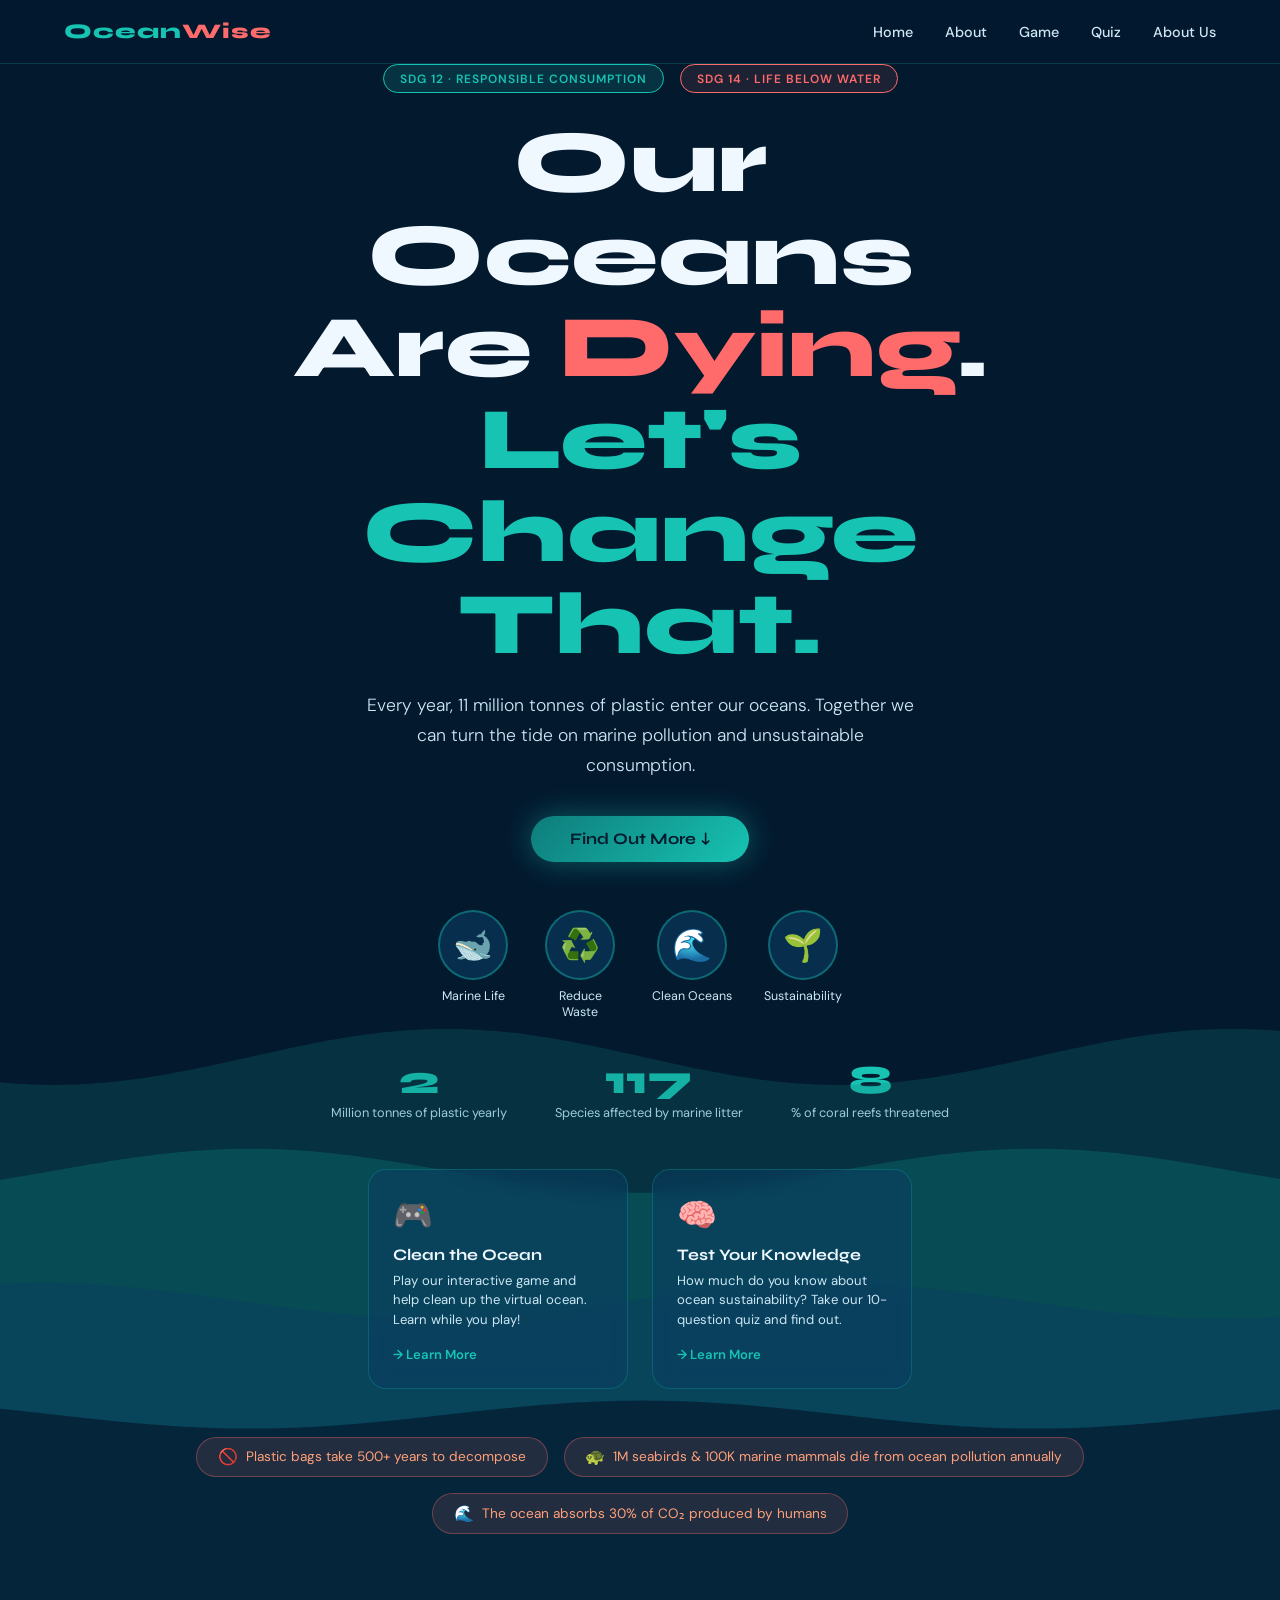
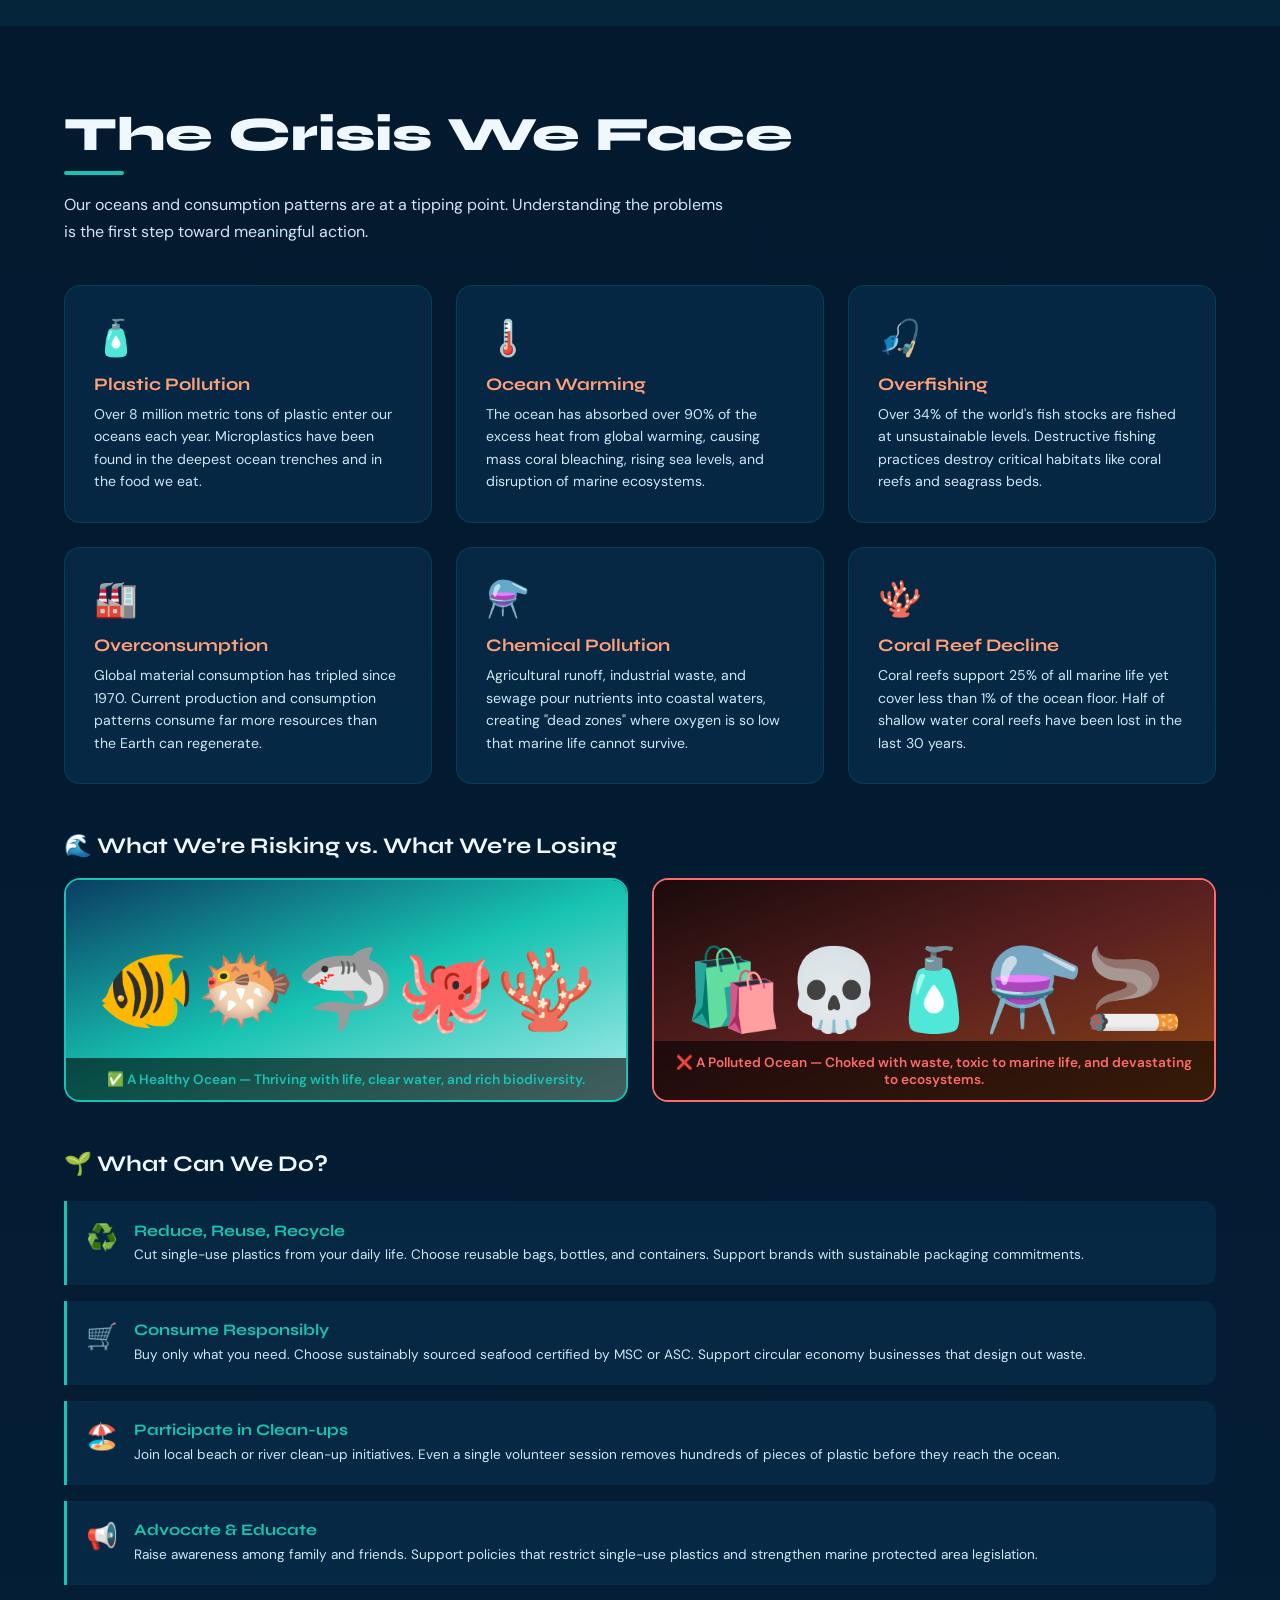
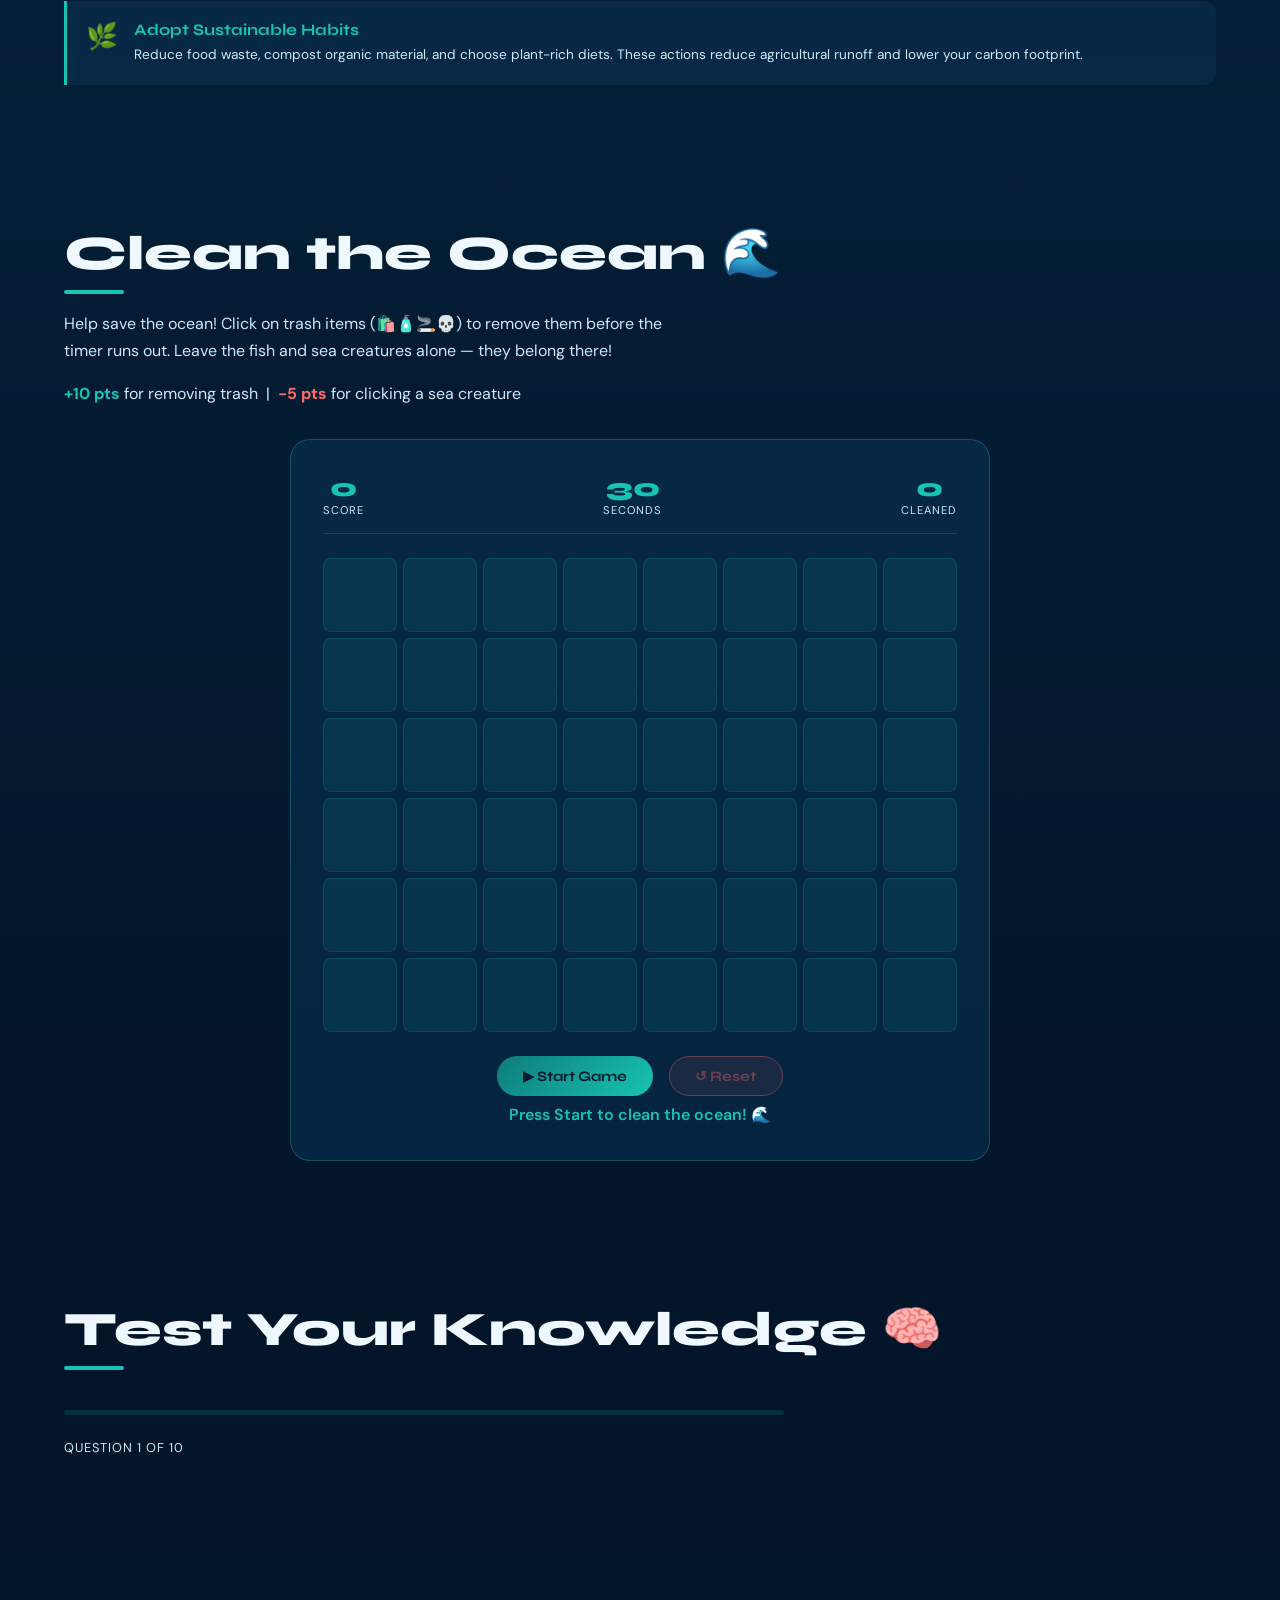
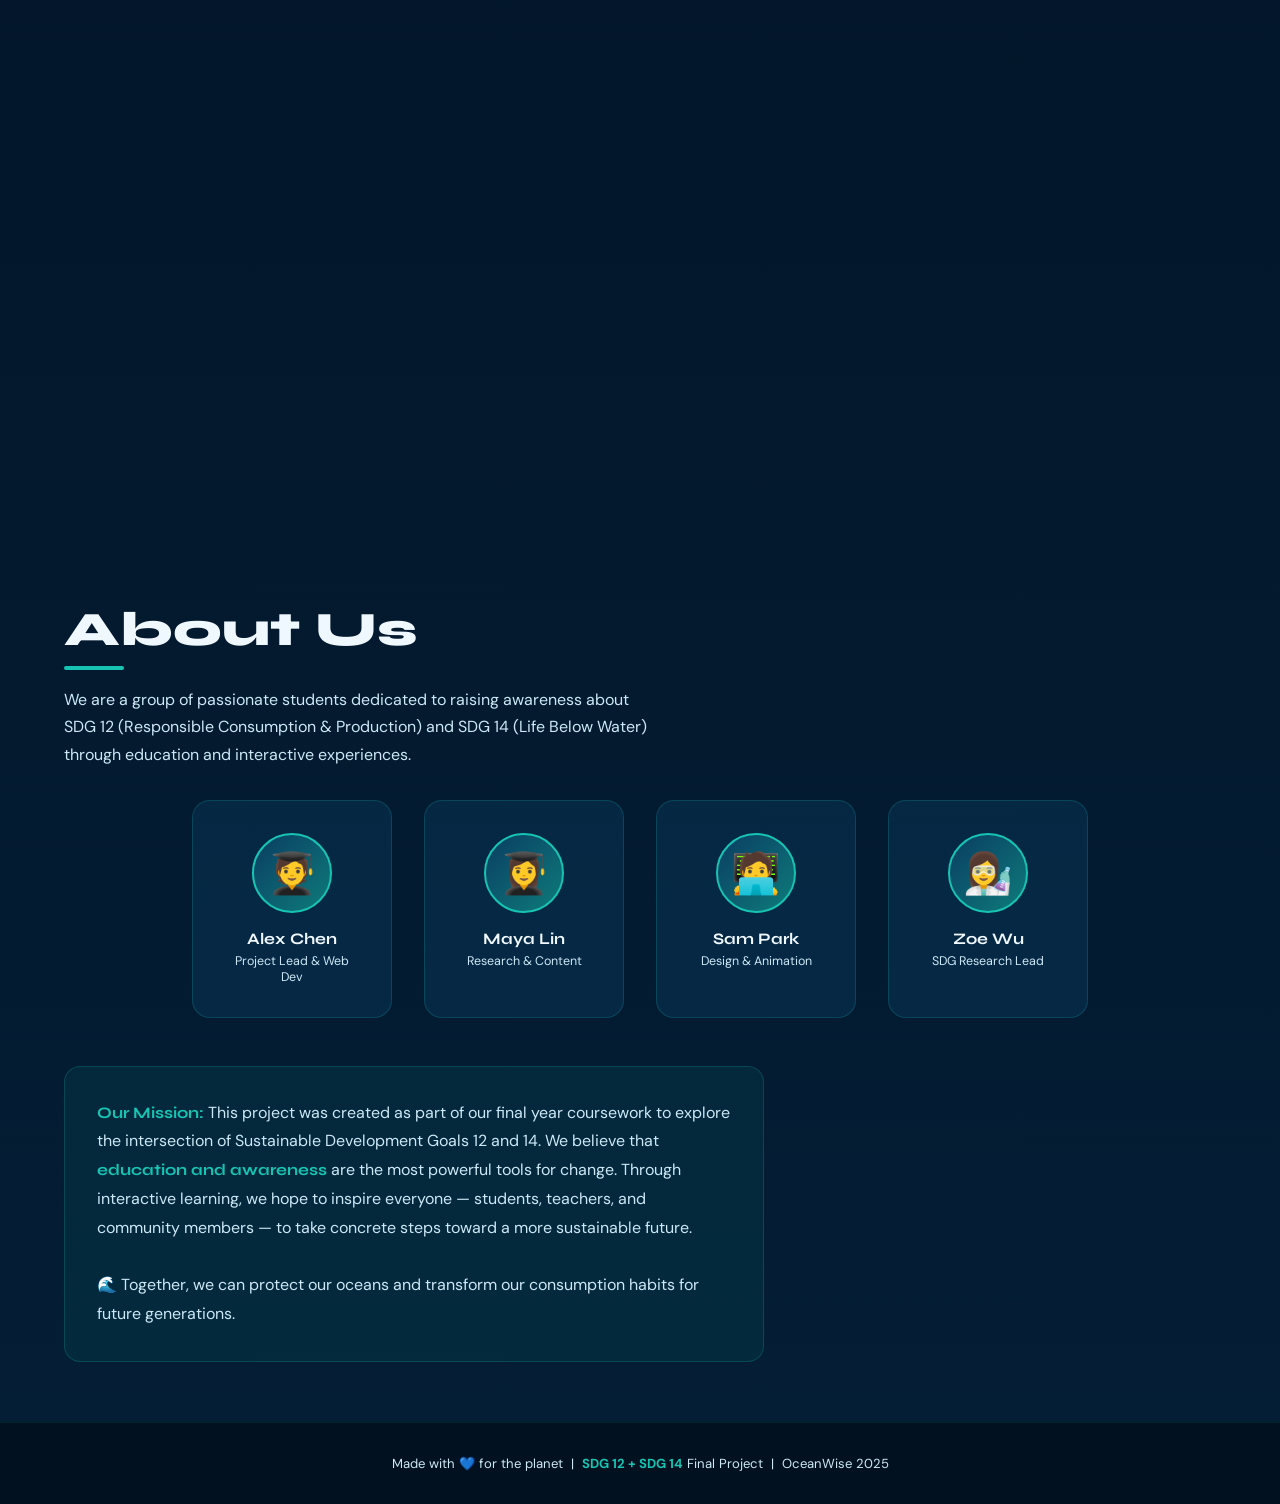
==== commit 78e0562d: "Refactor index.html to use external CSS and JS Removed inline CSS styles and added a link to an exte" ====
--- a/index.html
+++ b/index.html
@@ -5,449 +5,8 @@
 <meta name="viewport" content="width=device-width, initial-scale=1.0">
 <title>OceanWise — SDG 12 & 14</title>
 <link href="https://fonts.googleapis.com/css2?family=Syne:wght@400;600;700;800&family=DM+Sans:ital,wght@0,300;0,400;0,500;1,300&display=swap" rel="stylesheet">
-<style>
-  :root {
-    --ocean-deep: #03192e;
-    --ocean-mid: #0a3d62;
-    --ocean-teal: #0e7c7b;
-    --ocean-cyan: #17c3b2;
-    --ocean-foam: #a8edea;
-    --sand: #f9e4b7;
-    --coral: #ff6b6b;
-    --coral-light: #ffa07a;
-    --white: #f0f8ff;
-    --text-light: #cde8f5;
-    --green-ok: #2ecc71;
-    --red-wrong: #e74c3c;
-  }
-
-  * { margin: 0; padding: 0; box-sizing: border-box; }
-
-  html { scroll-behavior: smooth; }
-
-  body {
-    font-family: 'DM Sans', sans-serif;
-    background: var(--ocean-deep);
-    color: var(--white);
-    overflow-x: hidden;
-  }
-
-  /* ── NAV ── */
-  nav {
-    position: fixed; top: 0; width: 100%; z-index: 1000;
-    background: rgba(3,25,46,0.85);
-    backdrop-filter: blur(14px);
-    border-bottom: 1px solid rgba(23,195,178,0.2);
-    display: flex; align-items: center; justify-content: space-between;
-    padding: 0 5%;
-    height: 64px;
-  }
-  .nav-logo {
-    font-family: 'Syne', sans-serif;
-    font-weight: 800; font-size: 1.3rem;
-    color: var(--ocean-cyan);
-    letter-spacing: 1px;
-  }
-  .nav-logo span { color: var(--coral); }
-  .nav-links { display: flex; gap: 2rem; list-style: none; }
-  .nav-links a {
-    color: var(--text-light); text-decoration: none;
-    font-size: .9rem; font-weight: 500;
-    position: relative; transition: color .3s;
-  }
-  .nav-links a::after {
-    content: ''; position: absolute; bottom: -4px; left: 0;
-    width: 0; height: 2px; background: var(--ocean-cyan);
-    transition: width .3s;
-  }
-  .nav-links a:hover { color: var(--ocean-cyan); }
-  .nav-links a:hover::after { width: 100%; }
-  .nav-burger { display: none; flex-direction: column; gap: 5px; cursor: pointer; }
-  .nav-burger span { width: 26px; height: 2px; background: var(--ocean-cyan); border-radius: 2px; transition: .3s; }
-
-  /* ── SECTIONS ── */
-  section { min-height: 100vh; padding: 80px 5% 60px; }
-
-  /* ── HOME ── */
-  #home {
-    position: relative; overflow: hidden;
-    display: flex; flex-direction: column;
-    align-items: center; justify-content: center;
-    padding-top: 64px;
-  }
-
-  /* Wave canvas */
-  #wave-canvas {
-    position: absolute; bottom: 0; left: 0;
-    width: 100%; height: 100%; z-index: 0;
-  }
-
-  .home-content {
-    position: relative; z-index: 2;
-    text-align: center; max-width: 800px;
-  }
-  .sdg-badges {
-    display: flex; gap: 1rem; justify-content: center; margin-bottom: 1.5rem;
-  }
-  .badge {
-    background: rgba(23,195,178,0.15);
-    border: 1px solid var(--ocean-cyan);
-    border-radius: 30px; padding: .35rem 1rem;
-    font-size: .75rem; font-weight: 600;
-    letter-spacing: 1px; color: var(--ocean-cyan);
-    text-transform: uppercase;
-  }
-  .badge.coral { border-color: var(--coral); color: var(--coral); background: rgba(255,107,107,0.1); }
-
-  .home-title {
-    font-family: 'Syne', sans-serif;
-    font-size: clamp(2.8rem, 7vw, 5.5rem);
-    font-weight: 800; line-height: 1.05;
-    margin-bottom: 1.2rem;
-  }
-  .home-title .accent { color: var(--ocean-cyan); }
-  .home-title .accent2 { color: var(--coral); }
-
-  .home-sub {
-    font-size: 1.1rem; color: var(--text-light);
-    max-width: 560px; margin: 0 auto 2.2rem;
-    line-height: 1.7; font-weight: 300;
-  }
-
-  .btn-primary {
-    display: inline-block;
-    background: linear-gradient(135deg, var(--ocean-teal), var(--ocean-cyan));
-    color: var(--ocean-deep); padding: .85rem 2.4rem;
-    border-radius: 50px; font-weight: 700;
-    font-size: 1rem; cursor: pointer; border: none;
-    text-decoration: none;
-    box-shadow: 0 0 30px rgba(23,195,178,0.4);
-    transition: transform .2s, box-shadow .2s;
-    font-family: 'Syne', sans-serif;
-  }
-  .btn-primary:hover { transform: translateY(-3px); box-shadow: 0 0 50px rgba(23,195,178,0.6); }
-
-  /* Icons row */
-  .icons-row {
-    display: flex; justify-content: center; gap: 2rem;
-    margin: 3.5rem 0 2.5rem; flex-wrap: wrap;
-  }
-  .icon-item {
-    display: flex; flex-direction: column; align-items: center; gap: .5rem;
-    animation: float 4s ease-in-out infinite;
-  }
-  .icon-item:nth-child(2) { animation-delay: .8s; }
-  .icon-item:nth-child(3) { animation-delay: 1.6s; }
-  @keyframes float {
-    0%,100% { transform: translateY(0); }
-    50% { transform: translateY(-10px); }
-  }
-  .icon-circle {
-    width: 70px; height: 70px; border-radius: 50%;
-    display: flex; align-items: center; justify-content: center;
-    font-size: 2rem;
-    border: 2px solid rgba(23,195,178,0.4);
-    background: rgba(10,61,98,0.6);
-    backdrop-filter: blur(6px);
-  }
-  .icon-label { font-size: .78rem; color: var(--text-light); text-align: center; max-width: 80px; }
-
-  /* Counters */
-  .counters {
-    display: flex; justify-content: center; gap: 3rem;
-    flex-wrap: wrap; margin-bottom: 3rem;
-  }
-  .counter-item { text-align: center; }
-  .counter-num {
-    font-family: 'Syne', sans-serif;
-    font-size: 2.5rem; font-weight: 800; color: var(--ocean-cyan);
-    line-height: 1;
-  }
-  .counter-label { font-size: .8rem; color: var(--text-light); margin-top: .25rem; }
-
-  /* Cards row */
-  .cards-row {
-    display: flex; gap: 1.5rem; justify-content: center;
-    flex-wrap: wrap; margin-bottom: 3rem; position: relative; z-index: 2;
-  }
-  .mini-card {
-    background: rgba(10,61,98,0.5);
-    border: 1px solid rgba(23,195,178,0.25);
-    border-radius: 18px; padding: 1.5rem;
-    max-width: 260px; backdrop-filter: blur(10px);
-    transition: transform .3s, border-color .3s;
-    text-align: left;
-  }
-  .mini-card:hover { transform: translateY(-6px); border-color: var(--ocean-cyan); }
-  .mini-card-icon { font-size: 2rem; margin-bottom: .6rem; }
-  .mini-card h3 { font-family: 'Syne', sans-serif; font-size: 1rem; margin-bottom: .4rem; }
-  .mini-card p { font-size: .82rem; color: var(--text-light); margin-bottom: .8rem; line-height: 1.5; }
-  .mini-card a {
-    color: var(--ocean-cyan); font-size: .82rem; font-weight: 600;
-    text-decoration: none; border-bottom: 1px solid transparent;
-    transition: border-color .2s;
-  }
-  .mini-card a:hover { border-color: var(--ocean-cyan); }
-
-  /* Awareness messages */
-  .awareness-strip {
-    display: flex; gap: 1rem; justify-content: center;
-    flex-wrap: wrap; position: relative; z-index: 2; margin-bottom: 2rem;
-  }
-  .awareness-pill {
-    background: rgba(255,107,107,0.12);
-    border: 1px solid rgba(255,107,107,0.35);
-    border-radius: 50px; padding: .55rem 1.3rem;
-    font-size: .85rem; color: var(--coral-light);
-    display: flex; align-items: center; gap: .5rem;
-  }
-  .awareness-pill span { font-size: 1rem; }
-
-  /* ── ABOUT ── */
-  #about { background: linear-gradient(180deg, var(--ocean-deep) 0%, #041e35 100%); }
-  .section-title {
-    font-family: 'Syne', sans-serif;
-    font-size: clamp(2rem, 5vw, 3rem);
-    font-weight: 800; margin-bottom: 1rem;
-    position: relative; display: inline-block;
-  }
-  .section-title::after {
-    content: ''; display: block;
-    width: 60px; height: 4px;
-    background: var(--ocean-cyan);
-    border-radius: 2px; margin-top: .5rem;
-  }
-
-  .problems-grid {
-    display: grid; grid-template-columns: repeat(auto-fit, minmax(280px, 1fr));
-    gap: 1.5rem; margin: 2.5rem 0;
-  }
-  .problem-card {
-    background: rgba(10,61,98,0.4);
-    border: 1px solid rgba(23,195,178,0.15);
-    border-radius: 16px; padding: 1.8rem;
-    transition: transform .3s, border-color .3s;
-    opacity: 0; transform: translateY(30px);
-    transition: opacity .5s, transform .5s, border-color .3s;
-  }
-  .problem-card.visible { opacity: 1; transform: translateY(0); }
-  .problem-card:hover { border-color: var(--coral); }
-  .problem-card .p-icon { font-size: 2.2rem; margin-bottom: .8rem; }
-  .problem-card h3 { font-family: 'Syne', sans-serif; font-size: 1.1rem; margin-bottom: .5rem; color: var(--coral-light); }
-  .problem-card p { font-size: .88rem; color: var(--text-light); line-height: 1.6; }
-
-  /* Compare images */
-  .compare-title { font-family: 'Syne', sans-serif; font-size: 1.4rem; margin: 3rem 0 1.2rem; font-weight: 700; }
-  .compare-wrap {
-    display: flex; gap: 1.5rem; flex-wrap: wrap; margin-bottom: 3rem;
-  }
-  .compare-card {
-    flex: 1; min-width: 260px; border-radius: 16px; overflow: hidden;
-    position: relative; border: 2px solid transparent;
-  }
-  .compare-card.clean { border-color: var(--ocean-cyan); }
-  .compare-card.dirty { border-color: var(--coral); }
-  .ocean-illustration {
-    width: 100%; height: 220px;
-    display: flex; align-items: center; justify-content: center;
-    font-size: 5rem; position: relative; overflow: hidden;
-  }
-  .ocean-clean { background: linear-gradient(160deg, #0a3d62, #17c3b2, #a8edea); }
-  .ocean-dirty { background: linear-gradient(160deg, #1a0a0a, #5a2020, #8b4513); }
-  .compare-label {
-    position: absolute; bottom: 0; left: 0; right: 0;
-    padding: .8rem 1rem;
-    background: rgba(0,0,0,0.6); font-size: .85rem;
-    font-weight: 600; text-align: center;
-  }
-  .compare-label.c { color: var(--ocean-cyan); }
-  .compare-label.d { color: var(--coral); }
-
-  /* Solutions */
-  .solutions-title { font-family: 'Syne', sans-serif; font-size: 1.4rem; margin-bottom: 1.5rem; font-weight: 700; }
-  .solutions-list { display: flex; flex-direction: column; gap: 1rem; }
-  .solution-item {
-    display: flex; align-items: flex-start; gap: 1rem;
-    background: rgba(10,61,98,0.35);
-    border-left: 3px solid var(--ocean-cyan);
-    border-radius: 0 12px 12px 0; padding: 1.2rem;
-    opacity: 0; transform: translateX(-30px);
-    transition: opacity .5s, transform .5s;
-  }
-  .solution-item.visible { opacity: 1; transform: translateX(0); }
-  .sol-icon { font-size: 1.6rem; flex-shrink: 0; }
-  .sol-text h4 { font-family: 'Syne', sans-serif; font-size: 1rem; margin-bottom: .3rem; color: var(--ocean-cyan); }
-  .sol-text p { font-size: .85rem; color: var(--text-light); line-height: 1.6; }
-
-  /* ── GAME ── */
-  #game { background: linear-gradient(180deg, #041e35 0%, #021428 100%); }
-  .game-intro { max-width: 600px; margin-bottom: 2rem; }
-  .game-intro p { color: var(--text-light); line-height: 1.7; margin-bottom: 1rem; }
-
-  #game-area {
-    max-width: 700px; margin: 0 auto;
-    background: rgba(10,61,98,0.4);
-    border: 1px solid rgba(23,195,178,0.3);
-    border-radius: 20px; padding: 2rem;
-    min-height: 420px;
-  }
-  .game-hud {
-    display: flex; justify-content: space-between; align-items: center;
-    margin-bottom: 1.5rem; padding-bottom: 1rem;
-    border-bottom: 1px solid rgba(23,195,178,0.2);
-  }
-  .hud-item { text-align: center; }
-  .hud-val { font-family: 'Syne', sans-serif; font-size: 1.6rem; font-weight: 800; color: var(--ocean-cyan); }
-  .hud-label { font-size: .7rem; color: var(--text-light); text-transform: uppercase; letter-spacing: 1px; }
-
-  #ocean-grid {
-    display: grid; grid-template-columns: repeat(8, 1fr);
-    gap: 6px; margin-bottom: 1.5rem;
-  }
-  .ocean-cell {
-    aspect-ratio: 1; border-radius: 8px; font-size: 1.1rem;
-    display: flex; align-items: center; justify-content: center;
-    cursor: pointer; transition: transform .15s, background .3s;
-    background: rgba(23,195,178,0.1);
-    border: 1px solid rgba(23,195,178,0.15);
-    user-select: none;
-  }
-  .ocean-cell:hover { transform: scale(1.1); }
-  .ocean-cell.trash { background: rgba(255,107,107,0.2); border-color: rgba(255,107,107,0.3); }
-  .ocean-cell.fish { background: rgba(23,195,178,0.2); }
-  .ocean-cell.click-anim { animation: clickPop .2s ease; }
-  @keyframes clickPop { 0%,100%{transform:scale(1)} 50%{transform:scale(.75)} }
-
-  .game-controls { display: flex; gap: 1rem; justify-content: center; flex-wrap: wrap; }
-  .btn-game {
-    padding: .65rem 1.6rem; border-radius: 50px;
-    font-family: 'Syne', sans-serif; font-size: .9rem; font-weight: 700;
-    cursor: pointer; transition: transform .2s, opacity .2s; border: none;
-  }
-  .btn-start { background: linear-gradient(135deg, var(--ocean-teal), var(--ocean-cyan)); color: var(--ocean-deep); }
-  .btn-stop { background: rgba(255,107,107,0.2); color: var(--coral); border: 1px solid var(--coral); }
-  .btn-game:hover { transform: translateY(-2px); }
-  .btn-game:disabled { opacity: .4; cursor: not-allowed; transform: none; }
-
-  #game-msg {
-    text-align: center; font-size: 1rem; min-height: 1.5rem;
-    color: var(--ocean-cyan); font-weight: 600; margin-top: .5rem;
-  }
-
-  /* ── QUIZ ── */
-  #quiz { background: linear-gradient(180deg, #021428 0%, var(--ocean-deep) 100%); }
-
-  #quiz-container { max-width: 720px; }
-  .quiz-progress-bar {
-    width: 100%; height: 5px; background: rgba(23,195,178,0.15);
-    border-radius: 5px; margin: 1.5rem 0;
-  }
-  .quiz-progress-fill {
-    height: 100%; background: linear-gradient(90deg, var(--ocean-teal), var(--ocean-cyan));
-    border-radius: 5px; transition: width .4s ease;
-  }
-
-  .quiz-q-num {
-    font-size: .8rem; color: var(--text-light); margin-bottom: .5rem;
-    text-transform: uppercase; letter-spacing: 1px;
-  }
-  .quiz-question {
-    font-family: 'Syne', sans-serif;
-    font-size: 1.25rem; font-weight: 700;
-    line-height: 1.4; margin-bottom: 1.5rem;
-  }
-  .quiz-options { display: flex; flex-direction: column; gap: .8rem; }
-  .quiz-opt {
-    background: rgba(10,61,98,0.5);
-    border: 1.5px solid rgba(23,195,178,0.2);
-    border-radius: 12px; padding: 1rem 1.3rem;
-    cursor: pointer; font-size: .95rem;
-    display: flex; align-items: center; gap: .8rem;
-    transition: border-color .25s, background .25s, transform .15s;
-  }
-  .quiz-opt:hover:not(.answered) { border-color: var(--ocean-cyan); background: rgba(23,195,178,0.1); transform: translateX(4px); }
-  .quiz-opt .opt-letter {
-    width: 28px; height: 28px; border-radius: 50%;
-    background: rgba(23,195,178,0.15); flex-shrink: 0;
-    display: flex; align-items: center; justify-content: center;
-    font-size: .75rem; font-weight: 700; color: var(--ocean-cyan);
-  }
-  .quiz-opt.correct { background: rgba(46,204,113,0.2); border-color: var(--green-ok); }
-  .quiz-opt.correct .opt-letter { background: var(--green-ok); color: #fff; }
-  .quiz-opt.wrong { background: rgba(231,76,60,0.2); border-color: var(--red-wrong); }
-  .quiz-opt.wrong .opt-letter { background: var(--red-wrong); color: #fff; }
-  .quiz-opt.answered { cursor: default; }
-
-  .quiz-feedback {
-    margin-top: 1rem; font-size: .88rem; min-height: 1.2rem;
-    color: var(--text-light); line-height: 1.5;
-  }
-
-  #quiz-next {
-    margin-top: 1.5rem; display: none;
-  }
-
-  /* Result screen */
-  #quiz-result {
-    display: none; text-align: center; padding: 3rem 2rem;
-  }
-  .result-emoji { font-size: 5rem; margin-bottom: 1rem; animation: bounce 1s ease infinite; }
-  @keyframes bounce { 0%,100%{transform:translateY(0)} 50%{transform:translateY(-12px)} }
-  .result-title { font-family: 'Syne', sans-serif; font-size: 1.8rem; font-weight: 800; margin-bottom: .5rem; }
-  .result-score { font-size: 3.5rem; font-weight: 800; color: var(--ocean-cyan); font-family: 'Syne', sans-serif; }
-  .result-msg { font-size: 1rem; color: var(--text-light); margin: 1rem 0 2rem; max-width: 420px; margin-left: auto; margin-right: auto; line-height: 1.7; }
-  #quiz-restart { background: linear-gradient(135deg, var(--ocean-teal), var(--ocean-cyan)); color: var(--ocean-deep); padding: .8rem 2rem; border-radius: 50px; font-family: 'Syne', sans-serif; font-weight: 700; cursor: pointer; border: none; font-size: 1rem; transition: transform .2s; }
-  #quiz-restart:hover { transform: translateY(-3px); }
-
-  /* ── ABOUT US ── */
-  #aboutus { background: linear-gradient(180deg, var(--ocean-deep) 0%, #041e35 100%); }
-  .team-grid { display: flex; gap: 2rem; flex-wrap: wrap; margin-top: 2rem; justify-content: center; }
-  .team-card {
-    background: rgba(10,61,98,0.4);
-    border: 1px solid rgba(23,195,178,0.2);
-    border-radius: 18px; padding: 2rem;
-    text-align: center; width: 200px;
-    transition: transform .3s, border-color .3s;
-  }
-  .team-card:hover { transform: translateY(-8px); border-color: var(--ocean-cyan); }
-  .avatar {
-    width: 80px; height: 80px; border-radius: 50%; margin: 0 auto 1rem;
-    display: flex; align-items: center; justify-content: center;
-    font-size: 2.5rem;
-    background: linear-gradient(135deg, var(--ocean-mid), var(--ocean-teal));
-    border: 2px solid var(--ocean-cyan);
-  }
-  .team-card h3 { font-family: 'Syne', sans-serif; font-size: 1rem; margin-bottom: .3rem; }
-  .team-card p { font-size: .78rem; color: var(--text-light); }
-  .mission-box {
-    background: rgba(23,195,178,0.08);
-    border: 1px solid rgba(23,195,178,0.2);
-    border-radius: 16px; padding: 2rem;
-    max-width: 700px; margin-top: 3rem;
-    line-height: 1.8; color: var(--text-light);
-  }
-  .mission-box strong { color: var(--ocean-cyan); font-family: 'Syne', sans-serif; }
-
-  /* ── FOOTER ── */
-  footer {
-    background: rgba(0,0,0,0.3); text-align: center;
-    padding: 2rem; font-size: .82rem; color: var(--text-light);
-    border-top: 1px solid rgba(23,195,178,0.1);
-  }
-  footer strong { color: var(--ocean-cyan); }
-
-  /* Scrollbar */
-  ::-webkit-scrollbar { width: 6px; }
-  ::-webkit-scrollbar-track { background: var(--ocean-deep); }
-  ::-webkit-scrollbar-thumb { background: var(--ocean-teal); border-radius: 3px; }
-
-  @media (max-width: 640px) {
-    .nav-links { display: none; flex-direction: column; position: absolute; top: 64px; left: 0; width: 100%; background: rgba(3,25,46,.97); padding: 1rem; gap: 1rem; }
-    .nav-links.open { display: flex; }
-    .nav-burger { display: flex; }
-    #ocean-grid { grid-template-columns: repeat(6, 1fr); }
-  }
-</style>
+<link rel="stylesheet" href="index.css">
+
 </head>
 <body>
 
@@ -731,348 +290,7 @@
 <footer>
   <p>Made with 💙 for the planet &nbsp;|&nbsp; <strong>SDG 12 + SDG 14</strong> Final Project &nbsp;|&nbsp; OceanWise 2025</p>
 </footer>
-
-<script>
-/* ─── WAVE CANVAS ─── */
-const canvas = document.getElementById('wave-canvas');
-const ctx = canvas.getContext('2d');
-let ww, wh;
-
-function resizeCanvas() {
-  ww = canvas.width = window.innerWidth;
-  wh = canvas.height = document.getElementById('home').offsetHeight;
-}
-resizeCanvas();
-window.addEventListener('resize', resizeCanvas);
-
-const waves = [
-  { y: 0.65, amplitude: 28, speed: 0.012, color: 'rgba(14,124,123,0.25)', offset: 0 },
-  { y: 0.72, amplitude: 22, speed: 0.018, color: 'rgba(23,195,178,0.18)', offset: 1 },
-  { y: 0.80, amplitude: 18, speed: 0.025, color: 'rgba(10,61,98,0.45)', offset: 2 },
-  { y: 0.87, amplitude: 14, speed: 0.03,  color: 'rgba(3,25,46,0.7)',    offset: 3 },
-];
-
-let wt = 0;
-function drawWaves() {
-  ctx.clearRect(0, 0, ww, wh);
-  waves.forEach(w => {
-    const baseY = wh * w.y;
-    ctx.beginPath();
-    ctx.moveTo(0, baseY);
-    for (let x = 0; x <= ww; x += 4) {
-      const y = baseY + Math.sin((x * 0.008) + wt * w.speed * 60 + w.offset) * w.amplitude;
-      ctx.lineTo(x, y);
-    }
-    ctx.lineTo(ww, wh); ctx.lineTo(0, wh); ctx.closePath();
-    ctx.fillStyle = w.color;
-    ctx.fill();
-  });
-  wt += 0.016;
-  requestAnimationFrame(drawWaves);
-}
-drawWaves();
-
-/* ─── NAV BURGER ─── */
-function toggleNav() {
-  document.getElementById('navLinks').classList.toggle('open');
-}
-
-/* ─── COUNTERS ─── */
-function animateCounters() {
-  document.querySelectorAll('.counter-num').forEach(el => {
-    const target = +el.dataset.target;
-    let cur = 0;
-    const step = target / 60;
-    const t = setInterval(() => {
-      cur = Math.min(cur + step, target);
-      el.textContent = Math.round(cur);
-      if (cur >= target) clearInterval(t);
-    }, 20);
-  });
-}
-
-/* ─── SCROLL OBSERVER ─── */
-const observer = new IntersectionObserver(entries => {
-  entries.forEach(e => {
-    if (e.isIntersecting) {
-      e.target.classList.add('visible');
-      if (e.target.id === 'home') animateCounters();
-    }
-  });
-}, { threshold: 0.15 });
-
-document.querySelectorAll('.problem-card, .solution-item').forEach(el => observer.observe(el));
-observer.observe(document.getElementById('home'));
-// Trigger counters on load too
-setTimeout(animateCounters, 500);
-
-/* stagger solutions */
-document.querySelectorAll('.solution-item').forEach((el, i) => {
-  el.style.transitionDelay = (i * 0.12) + 's';
-});
-document.querySelectorAll('.problem-card').forEach((el, i) => {
-  el.style.transitionDelay = (i * 0.08) + 's';
-});
-
-/* ─── GAME ─── */
-const TRASH = ['🛍️','🧴','🚬','💀','🪣','⚗️','🗑️'];
-const OCEAN  = ['🐠','🐡','🦈','🐙','🪸','🐬','🦑','🐟','🦀','🐚'];
-const GRID_SIZE = 48;
-
-let gScore = 0, gCleaned = 0, gTimer = 30, gRunning = false, gInterval = null, gSpawnInterval = null;
-const cells = [];
-
-function buildGrid() {
-  const grid = document.getElementById('ocean-grid');
-  grid.innerHTML = '';
-  cells.length = 0;
-  for (let i = 0; i < GRID_SIZE; i++) {
-    const d = document.createElement('div');
-    d.className = 'ocean-cell';
-    d.dataset.i = i;
-    d.onclick = () => cellClick(i);
-    grid.appendChild(d);
-    cells.push({ el: d, type: 'empty' });
-  }
-}
-
-function setCell(i, type) {
-  const c = cells[i];
-  c.type = type;
-  if (type === 'trash') {
-    c.el.textContent = TRASH[Math.floor(Math.random() * TRASH.length)];
-    c.el.className = 'ocean-cell trash';
-  } else if (type === 'fish') {
-    c.el.textContent = OCEAN[Math.floor(Math.random() * OCEAN.length)];
-    c.el.className = 'ocean-cell fish';
-  } else {
-    c.el.textContent = '';
-    c.el.className = 'ocean-cell';
-  }
-}
-
-function spawnItems() {
-  const empty = cells.map((c, i) => c.type === 'empty' ? i : -1).filter(i => i >= 0);
-  if (empty.length === 0) return;
-  const idx = empty[Math.floor(Math.random() * empty.length)];
-  const isTrash = Math.random() < 0.45;
-  setCell(idx, isTrash ? 'trash' : 'fish');
-}
-
-function cellClick(i) {
-  if (!gRunning) return;
-  const c = cells[i];
-  c.el.classList.add('click-anim');
-  setTimeout(() => c.el.classList.remove('click-anim'), 200);
-  if (c.type === 'trash') {
-    gScore += 10; gCleaned++;
-    document.getElementById('game-msg').textContent = '✅ Great! You removed trash! +10 pts';
-    setCell(i, 'empty');
-  } else if (c.type === 'fish') {
-    gScore = Math.max(0, gScore - 5);
-    document.getElementById('game-msg').textContent = '❌ Oops! That\'s a sea creature! -5 pts';
-  }
-  document.getElementById('g-score').textContent = gScore;
-  document.getElementById('g-cleaned').textContent = gCleaned;
-}
-
-function startGame() {
-  if (gRunning) return;
-  gScore = 0; gCleaned = 0; gTimer = 30; gRunning = true;
-  buildGrid();
-  document.getElementById('g-score').textContent = 0;
-  document.getElementById('g-cleaned').textContent = 0;
-  document.getElementById('g-timer').textContent = 30;
-  document.getElementById('game-msg').textContent = '🌊 Clean up the ocean!';
-  document.getElementById('startBtn').disabled = true;
-  document.getElementById('stopBtn').disabled = false;
-
-  // initial spawn
-  for (let k = 0; k < 10; k++) spawnItems();
-
-  gSpawnInterval = setInterval(spawnItems, 1200);
-  gInterval = setInterval(() => {
-    gTimer--;
-    document.getElementById('g-timer').textContent = gTimer;
-    if (gTimer <= 0) endGame();
-  }, 1000);
-}
-
-function endGame() {
-  gRunning = false;
-  clearInterval(gInterval);
-  clearInterval(gSpawnInterval);
-  document.getElementById('startBtn').disabled = false;
-  document.getElementById('stopBtn').disabled = true;
-  const msg = gScore >= 100
-    ? `🏆 Amazing! You cleaned ${gCleaned} pieces and scored ${gScore} pts! Ocean hero!`
-    : gScore >= 50
-    ? `⭐ Good job! ${gCleaned} pieces cleaned. Score: ${gScore}. Keep going!`
-    : `🌱 You scored ${gScore} pts. Practice makes perfect — the ocean needs you!`;
-  document.getElementById('game-msg').textContent = msg;
-}
-
-function resetGame() {
-  gRunning = false;
-  clearInterval(gInterval);
-  clearInterval(gSpawnInterval);
-  gScore = 0; gCleaned = 0; gTimer = 30;
-  buildGrid();
-  document.getElementById('g-score').textContent = 0;
-  document.getElementById('g-cleaned').textContent = 0;
-  document.getElementById('g-timer').textContent = 30;
-  document.getElementById('game-msg').textContent = 'Press Start to clean the ocean! 🌊';
-  document.getElementById('startBtn').disabled = false;
-  document.getElementById('stopBtn').disabled = true;
-}
-
-buildGrid();
-
-/* ─── QUIZ ─── */
-const questions = [
-  {
-    q: "How much plastic waste enters the ocean every year?",
-    opts: ["1 million tonnes","5 million tonnes","11 million tonnes","20 million tonnes"],
-    ans: 2,
-    fact: "An estimated 11 million metric tons of plastic flow into the ocean annually — equivalent to dumping a garbage truck of plastic every minute."
-  },
-  {
-    q: "What percentage of the world's oxygen is produced by ocean phytoplankton?",
-    opts: ["10%","30%","50%","70%"],
-    ans: 2,
-    fact: "Ocean phytoplankton produces about 50% of Earth's oxygen through photosynthesis — making the ocean our planetary lungs."
-  },
-  {
-    q: "Which SDG focuses on 'Life Below Water'?",
-    opts: ["SDG 6","SDG 12","SDG 14","SDG 17"],
-    ans: 2,
-    fact: "SDG 14 calls for conservation and sustainable use of the oceans, seas, and marine resources for sustainable development."
-  },
-  {
-    q: "Approximately how long does a plastic bottle take to decompose in the ocean?",
-    opts: ["10 years","50 years","200 years","450 years"],
-    ans: 3,
-    fact: "A plastic bottle can take up to 450 years to decompose in the ocean, leaching harmful chemicals throughout its degradation."
-  },
-  {
-    q: "What does SDG 12 stand for?",
-    opts: ["Sustainable Cities","Climate Action","Responsible Consumption & Production","Clean Energy"],
-    ans: 2,
-    fact: "SDG 12 aims to ensure sustainable consumption and production patterns, reducing waste and environmental impact globally."
-  },
-  {
-    q: "What percentage of coral reefs are threatened by human activities?",
-    opts: ["10%","25%","50%","75%"],
-    ans: 2,
-    fact: "About 50% of shallow-water coral reefs have already been lost, with human activity — warming, pollution, overfishing — being the primary driver."
-  },
-  {
-    q: "Which is NOT a solution for reducing ocean plastic pollution?",
-    opts: ["Using reusable bags","Buying more fast fashion","Participating in beach clean-ups","Supporting extended producer responsibility"],
-    ans: 1,
-    fact: "Fast fashion is one of the biggest sources of microplastic pollution. Each wash of synthetic clothing releases thousands of plastic fibers into waterways."
-  },
-  {
-    q: "How much of global CO₂ emissions does the ocean absorb?",
-    opts: ["10%","20%","30%","50%"],
-    ans: 2,
-    fact: "The ocean absorbs about 30% of the CO₂ produced by humans, acting as a crucial carbon sink — but this causes ocean acidification."
-  },
-  {
-    q: "What fraction of the world's fish stocks are overfished at unsustainable levels?",
-    opts: ["1 in 10","1 in 5","1 in 3","1 in 2"],
-    ans: 2,
-    fact: "According to the FAO, over 34% (roughly 1 in 3) of the world's fish stocks are fished at biologically unsustainable levels."
-  },
-  {
-    q: "Which everyday action has the LEAST impact on ocean sustainability?",
-    opts: ["Reducing seafood consumption","Changing phone wallpaper","Refusing single-use plastics","Supporting marine protection policies"],
-    ans: 1,
-    fact: "Changing your phone wallpaper has virtually no environmental impact, while the other choices directly reduce ocean pollution and habitat destruction."
-  }
-];
-
-let qIndex = 0, qScore = 0, answered = false;
-
-function renderQuestion() {
-  const q = questions[qIndex];
-  answered = false;
-  document.getElementById('qNum').textContent = `Question ${qIndex + 1} of ${questions.length}`;
-  document.getElementById('qText').textContent = q.q;
-  document.getElementById('qFeedback').textContent = '';
-  document.getElementById('quiz-next').style.display = 'none';
-  document.getElementById('progressFill').style.width = (qIndex / questions.length * 100) + '%';
-
-  const opts = document.getElementById('qOptions');
-  opts.innerHTML = '';
-  q.opts.forEach((o, i) => {
-    const letters = ['A','B','C','D'];
-    const d = document.createElement('div');
-    d.className = 'quiz-opt';
-    d.innerHTML = `<div class="opt-letter">${letters[i]}</div><span>${o}</span>`;
-    d.onclick = () => selectAnswer(i, d);
-    opts.appendChild(d);
-  });
-}
-
-function selectAnswer(i, el) {
-  if (answered) return;
-  answered = true;
-  const q = questions[qIndex];
-  const allOpts = document.querySelectorAll('.quiz-opt');
-  allOpts.forEach(o => o.classList.add('answered'));
-
-  if (i === q.ans) {
-    el.classList.add('correct');
-    qScore++;
-    document.getElementById('qFeedback').innerHTML = `<span style="color:var(--green-ok)">✅ Correct!</span> ${q.fact}`;
-  } else {
-    el.classList.add('wrong');
-    allOpts[q.ans].classList.add('correct');
-    document.getElementById('qFeedback').innerHTML = `<span style="color:var(--red-wrong)">❌ Incorrect.</span> The correct answer is <strong>${q.opts[q.ans]}</strong>. ${q.fact}`;
-  }
-
-  const btn = document.getElementById('quiz-next');
-  btn.style.display = 'inline-block';
-  btn.textContent = qIndex < questions.length - 1 ? 'Next Question →' : 'See My Results 🏆';
-}
-
-function nextQuestion() {
-  qIndex++;
-  if (qIndex >= questions.length) {
-    showResult();
-  } else {
-    renderQuestion();
-  }
-}
-
-function showResult() {
-  document.getElementById('quiz-body').style.display = 'none';
-  document.getElementById('quiz-result').style.display = 'block';
-  document.getElementById('progressFill').style.width = '100%';
-  document.getElementById('rScore').textContent = `${qScore} / ${questions.length}`;
-
-  if (qScore > 5) {
-    document.getElementById('rEmoji').textContent = '🏆';
-    document.getElementById('rTitle').textContent = 'Ocean Champion!';
-    document.getElementById('rMsg').textContent = `Good job for protecting the environment! 🌊 You scored ${qScore} out of 10. Your knowledge about ocean sustainability and responsible consumption can make a real difference. Keep spreading the word!`;
-    document.getElementById('rScore').style.color = 'var(--ocean-cyan)';
-  } else {
-    document.getElementById('rEmoji').textContent = '🌱';
-    document.getElementById('rTitle').textContent = 'Keep Learning!';
-    document.getElementById('rMsg').textContent = `Can make more persistent efforts! 💪 You scored ${qScore} out of 10. Every expert was once a beginner — explore our About section to learn more, then try the quiz again!`;
-    document.getElementById('rScore').style.color = 'var(--coral)';
-  }
-}
-
-function restartQuiz() {
-  qIndex = 0; qScore = 0;
-  document.getElementById('quiz-result').style.display = 'none';
-  document.getElementById('quiz-body').style.display = 'block';
-  renderQuestion();
-}
-
-renderQuestion();
-</script>
+<script src="index.js"></script>
+
 </body>
 </html>
--- a/index.css
+++ b/index.css
@@ -0,0 +1,441 @@
+:root {
+    --ocean-deep: #03192e;
+    --ocean-mid: #0a3d62;
+    --ocean-teal: #0e7c7b;
+    --ocean-cyan: #17c3b2;
+    --ocean-foam: #a8edea;
+    --sand: #f9e4b7;
+    --coral: #ff6b6b;
+    --coral-light: #ffa07a;
+    --white: #f0f8ff;
+    --text-light: #cde8f5;
+    --green-ok: #2ecc71;
+    --red-wrong: #e74c3c;
+  }
+
+  * { margin: 0; padding: 0; box-sizing: border-box; }
+
+  html { scroll-behavior: smooth; }
+
+  body {
+    font-family: 'DM Sans', sans-serif;
+    background: var(--ocean-deep);
+    color: var(--white);
+    overflow-x: hidden;
+  }
+
+  /* ── NAV ── */
+  nav {
+    position: fixed; top: 0; width: 100%; z-index: 1000;
+    background: rgba(3,25,46,0.85);
+    backdrop-filter: blur(14px);
+    border-bottom: 1px solid rgba(23,195,178,0.2);
+    display: flex; align-items: center; justify-content: space-between;
+    padding: 0 5%;
+    height: 64px;
+  }
+  .nav-logo {
+    font-family: 'Syne', sans-serif;
+    font-weight: 800; font-size: 1.3rem;
+    color: var(--ocean-cyan);
+    letter-spacing: 1px;
+  }
+  .nav-logo span { color: var(--coral); }
+  .nav-links { display: flex; gap: 2rem; list-style: none; }
+  .nav-links a {
+    color: var(--text-light); text-decoration: none;
+    font-size: .9rem; font-weight: 500;
+    position: relative; transition: color .3s;
+  }
+  .nav-links a::after {
+    content: ''; position: absolute; bottom: -4px; left: 0;
+    width: 0; height: 2px; background: var(--ocean-cyan);
+    transition: width .3s;
+  }
+  .nav-links a:hover { color: var(--ocean-cyan); }
+  .nav-links a:hover::after { width: 100%; }
+  .nav-burger { display: none; flex-direction: column; gap: 5px; cursor: pointer; }
+  .nav-burger span { width: 26px; height: 2px; background: var(--ocean-cyan); border-radius: 2px; transition: .3s; }
+
+  /* ── SECTIONS ── */
+  section { min-height: 100vh; padding: 80px 5% 60px; }
+
+  /* ── HOME ── */
+  #home {
+    position: relative; overflow: hidden;
+    display: flex; flex-direction: column;
+    align-items: center; justify-content: center;
+    padding-top: 64px;
+  }
+
+  /* Wave canvas */
+  #wave-canvas {
+    position: absolute; bottom: 0; left: 0;
+    width: 100%; height: 100%; z-index: 0;
+  }
+
+  .home-content {
+    position: relative; z-index: 2;
+    text-align: center; max-width: 800px;
+  }
+  .sdg-badges {
+    display: flex; gap: 1rem; justify-content: center; margin-bottom: 1.5rem;
+  }
+  .badge {
+    background: rgba(23,195,178,0.15);
+    border: 1px solid var(--ocean-cyan);
+    border-radius: 30px; padding: .35rem 1rem;
+    font-size: .75rem; font-weight: 600;
+    letter-spacing: 1px; color: var(--ocean-cyan);
+    text-transform: uppercase;
+  }
+  .badge.coral { border-color: var(--coral); color: var(--coral); background: rgba(255,107,107,0.1); }
+
+  .home-title {
+    font-family: 'Syne', sans-serif;
+    font-size: clamp(2.8rem, 7vw, 5.5rem);
+    font-weight: 800; line-height: 1.05;
+    margin-bottom: 1.2rem;
+  }
+  .home-title .accent { color: var(--ocean-cyan); }
+  .home-title .accent2 { color: var(--coral); }
+
+  .home-sub {
+    font-size: 1.1rem; color: var(--text-light);
+    max-width: 560px; margin: 0 auto 2.2rem;
+    line-height: 1.7; font-weight: 300;
+  }
+
+  .btn-primary {
+    display: inline-block;
+    background: linear-gradient(135deg, var(--ocean-teal), var(--ocean-cyan));
+    color: var(--ocean-deep); padding: .85rem 2.4rem;
+    border-radius: 50px; font-weight: 700;
+    font-size: 1rem; cursor: pointer; border: none;
+    text-decoration: none;
+    box-shadow: 0 0 30px rgba(23,195,178,0.4);
+    transition: transform .2s, box-shadow .2s;
+    font-family: 'Syne', sans-serif;
+  }
+  .btn-primary:hover { transform: translateY(-3px); box-shadow: 0 0 50px rgba(23,195,178,0.6); }
+
+  /* Icons row */
+  .icons-row {
+    display: flex; justify-content: center; gap: 2rem;
+    margin: 3.5rem 0 2.5rem; flex-wrap: wrap;
+  }
+  .icon-item {
+    display: flex; flex-direction: column; align-items: center; gap: .5rem;
+    animation: float 4s ease-in-out infinite;
+  }
+  .icon-item:nth-child(2) { animation-delay: .8s; }
+  .icon-item:nth-child(3) { animation-delay: 1.6s; }
+  @keyframes float {
+    0%,100% { transform: translateY(0); }
+    50% { transform: translateY(-10px); }
+  }
+  .icon-circle {
+    width: 70px; height: 70px; border-radius: 50%;
+    display: flex; align-items: center; justify-content: center;
+    font-size: 2rem;
+    border: 2px solid rgba(23,195,178,0.4);
+    background: rgba(10,61,98,0.6);
+    backdrop-filter: blur(6px);
+  }
+  .icon-label { font-size: .78rem; color: var(--text-light); text-align: center; max-width: 80px; }
+
+  /* Counters */
+  .counters {
+    display: flex; justify-content: center; gap: 3rem;
+    flex-wrap: wrap; margin-bottom: 3rem;
+  }
+  .counter-item { text-align: center; }
+  .counter-num {
+    font-family: 'Syne', sans-serif;
+    font-size: 2.5rem; font-weight: 800; color: var(--ocean-cyan);
+    line-height: 1;
+  }
+  .counter-label { font-size: .8rem; color: var(--text-light); margin-top: .25rem; }
+
+  /* Cards row */
+  .cards-row {
+    display: flex; gap: 1.5rem; justify-content: center;
+    flex-wrap: wrap; margin-bottom: 3rem; position: relative; z-index: 2;
+  }
+  .mini-card {
+    background: rgba(10,61,98,0.5);
+    border: 1px solid rgba(23,195,178,0.25);
+    border-radius: 18px; padding: 1.5rem;
+    max-width: 260px; backdrop-filter: blur(10px);
+    transition: transform .3s, border-color .3s;
+    text-align: left;
+  }
+  .mini-card:hover { transform: translateY(-6px); border-color: var(--ocean-cyan); }
+  .mini-card-icon { font-size: 2rem; margin-bottom: .6rem; }
+  .mini-card h3 { font-family: 'Syne', sans-serif; font-size: 1rem; margin-bottom: .4rem; }
+  .mini-card p { font-size: .82rem; color: var(--text-light); margin-bottom: .8rem; line-height: 1.5; }
+  .mini-card a {
+    color: var(--ocean-cyan); font-size: .82rem; font-weight: 600;
+    text-decoration: none; border-bottom: 1px solid transparent;
+    transition: border-color .2s;
+  }
+  .mini-card a:hover { border-color: var(--ocean-cyan); }
+
+  /* Awareness messages */
+  .awareness-strip {
+    display: flex; gap: 1rem; justify-content: center;
+    flex-wrap: wrap; position: relative; z-index: 2; margin-bottom: 2rem;
+  }
+  .awareness-pill {
+    background: rgba(255,107,107,0.12);
+    border: 1px solid rgba(255,107,107,0.35);
+    border-radius: 50px; padding: .55rem 1.3rem;
+    font-size: .85rem; color: var(--coral-light);
+    display: flex; align-items: center; gap: .5rem;
+  }
+  .awareness-pill span { font-size: 1rem; }
+
+  /* ── ABOUT ── */
+  #about { background: linear-gradient(180deg, var(--ocean-deep) 0%, #041e35 100%); }
+  .section-title {
+    font-family: 'Syne', sans-serif;
+    font-size: clamp(2rem, 5vw, 3rem);
+    font-weight: 800; margin-bottom: 1rem;
+    position: relative; display: inline-block;
+  }
+  .section-title::after {
+    content: ''; display: block;
+    width: 60px; height: 4px;
+    background: var(--ocean-cyan);
+    border-radius: 2px; margin-top: .5rem;
+  }
+
+  .problems-grid {
+    display: grid; grid-template-columns: repeat(auto-fit, minmax(280px, 1fr));
+    gap: 1.5rem; margin: 2.5rem 0;
+  }
+  .problem-card {
+    background: rgba(10,61,98,0.4);
+    border: 1px solid rgba(23,195,178,0.15);
+    border-radius: 16px; padding: 1.8rem;
+    transition: transform .3s, border-color .3s;
+    opacity: 0; transform: translateY(30px);
+    transition: opacity .5s, transform .5s, border-color .3s;
+  }
+  .problem-card.visible { opacity: 1; transform: translateY(0); }
+  .problem-card:hover { border-color: var(--coral); }
+  .problem-card .p-icon { font-size: 2.2rem; margin-bottom: .8rem; }
+  .problem-card h3 { font-family: 'Syne', sans-serif; font-size: 1.1rem; margin-bottom: .5rem; color: var(--coral-light); }
+  .problem-card p { font-size: .88rem; color: var(--text-light); line-height: 1.6; }
+
+  /* Compare images */
+  .compare-title { font-family: 'Syne', sans-serif; font-size: 1.4rem; margin: 3rem 0 1.2rem; font-weight: 700; }
+  .compare-wrap {
+    display: flex; gap: 1.5rem; flex-wrap: wrap; margin-bottom: 3rem;
+  }
+  .compare-card {
+    flex: 1; min-width: 260px; border-radius: 16px; overflow: hidden;
+    position: relative; border: 2px solid transparent;
+  }
+  .compare-card.clean { border-color: var(--ocean-cyan); }
+  .compare-card.dirty { border-color: var(--coral); }
+  .ocean-illustration {
+    width: 100%; height: 220px;
+    display: flex; align-items: center; justify-content: center;
+    font-size: 5rem; position: relative; overflow: hidden;
+  }
+  .ocean-clean { background: linear-gradient(160deg, #0a3d62, #17c3b2, #a8edea); }
+  .ocean-dirty { background: linear-gradient(160deg, #1a0a0a, #5a2020, #8b4513); }
+  .compare-label {
+    position: absolute; bottom: 0; left: 0; right: 0;
+    padding: .8rem 1rem;
+    background: rgba(0,0,0,0.6); font-size: .85rem;
+    font-weight: 600; text-align: center;
+  }
+  .compare-label.c { color: var(--ocean-cyan); }
+  .compare-label.d { color: var(--coral); }
+
+  /* Solutions */
+  .solutions-title { font-family: 'Syne', sans-serif; font-size: 1.4rem; margin-bottom: 1.5rem; font-weight: 700; }
+  .solutions-list { display: flex; flex-direction: column; gap: 1rem; }
+  .solution-item {
+    display: flex; align-items: flex-start; gap: 1rem;
+    background: rgba(10,61,98,0.35);
+    border-left: 3px solid var(--ocean-cyan);
+    border-radius: 0 12px 12px 0; padding: 1.2rem;
+    opacity: 0; transform: translateX(-30px);
+    transition: opacity .5s, transform .5s;
+  }
+  .solution-item.visible { opacity: 1; transform: translateX(0); }
+  .sol-icon { font-size: 1.6rem; flex-shrink: 0; }
+  .sol-text h4 { font-family: 'Syne', sans-serif; font-size: 1rem; margin-bottom: .3rem; color: var(--ocean-cyan); }
+  .sol-text p { font-size: .85rem; color: var(--text-light); line-height: 1.6; }
+
+  /* ── GAME ── */
+  #game { background: linear-gradient(180deg, #041e35 0%, #021428 100%); }
+  .game-intro { max-width: 600px; margin-bottom: 2rem; }
+  .game-intro p { color: var(--text-light); line-height: 1.7; margin-bottom: 1rem; }
+
+  #game-area {
+    max-width: 700px; margin: 0 auto;
+    background: rgba(10,61,98,0.4);
+    border: 1px solid rgba(23,195,178,0.3);
+    border-radius: 20px; padding: 2rem;
+    min-height: 420px;
+  }
+  .game-hud {
+    display: flex; justify-content: space-between; align-items: center;
+    margin-bottom: 1.5rem; padding-bottom: 1rem;
+    border-bottom: 1px solid rgba(23,195,178,0.2);
+  }
+  .hud-item { text-align: center; }
+  .hud-val { font-family: 'Syne', sans-serif; font-size: 1.6rem; font-weight: 800; color: var(--ocean-cyan); }
+  .hud-label { font-size: .7rem; color: var(--text-light); text-transform: uppercase; letter-spacing: 1px; }
+
+  #ocean-grid {
+    display: grid; grid-template-columns: repeat(8, 1fr);
+    gap: 6px; margin-bottom: 1.5rem;
+  }
+  .ocean-cell {
+    aspect-ratio: 1; border-radius: 8px; font-size: 1.1rem;
+    display: flex; align-items: center; justify-content: center;
+    cursor: pointer; transition: transform .15s, background .3s;
+    background: rgba(23,195,178,0.1);
+    border: 1px solid rgba(23,195,178,0.15);
+    user-select: none;
+  }
+  .ocean-cell:hover { transform: scale(1.1); }
+  .ocean-cell.trash { background: rgba(255,107,107,0.2); border-color: rgba(255,107,107,0.3); }
+  .ocean-cell.fish { background: rgba(23,195,178,0.2); }
+  .ocean-cell.click-anim { animation: clickPop .2s ease; }
+  @keyframes clickPop { 0%,100%{transform:scale(1)} 50%{transform:scale(.75)} }
+
+  .game-controls { display: flex; gap: 1rem; justify-content: center; flex-wrap: wrap; }
+  .btn-game {
+    padding: .65rem 1.6rem; border-radius: 50px;
+    font-family: 'Syne', sans-serif; font-size: .9rem; font-weight: 700;
+    cursor: pointer; transition: transform .2s, opacity .2s; border: none;
+  }
+  .btn-start { background: linear-gradient(135deg, var(--ocean-teal), var(--ocean-cyan)); color: var(--ocean-deep); }
+  .btn-stop { background: rgba(255,107,107,0.2); color: var(--coral); border: 1px solid var(--coral); }
+  .btn-game:hover { transform: translateY(-2px); }
+  .btn-game:disabled { opacity: .4; cursor: not-allowed; transform: none; }
+
+  #game-msg {
+    text-align: center; font-size: 1rem; min-height: 1.5rem;
+    color: var(--ocean-cyan); font-weight: 600; margin-top: .5rem;
+  }
+
+  /* ── QUIZ ── */
+  #quiz { background: linear-gradient(180deg, #021428 0%, var(--ocean-deep) 100%); }
+
+  #quiz-container { max-width: 720px; }
+  .quiz-progress-bar {
+    width: 100%; height: 5px; background: rgba(23,195,178,0.15);
+    border-radius: 5px; margin: 1.5rem 0;
+  }
+  .quiz-progress-fill {
+    height: 100%; background: linear-gradient(90deg, var(--ocean-teal), var(--ocean-cyan));
+    border-radius: 5px; transition: width .4s ease;
+  }
+
+  .quiz-q-num {
+    font-size: .8rem; color: var(--text-light); margin-bottom: .5rem;
+    text-transform: uppercase; letter-spacing: 1px;
+  }
+  .quiz-question {
+    font-family: 'Syne', sans-serif;
+    font-size: 1.25rem; font-weight: 700;
+    line-height: 1.4; margin-bottom: 1.5rem;
+  }
+  .quiz-options { display: flex; flex-direction: column; gap: .8rem; }
+  .quiz-opt {
+    background: rgba(10,61,98,0.5);
+    border: 1.5px solid rgba(23,195,178,0.2);
+    border-radius: 12px; padding: 1rem 1.3rem;
+    cursor: pointer; font-size: .95rem;
+    display: flex; align-items: center; gap: .8rem;
+    transition: border-color .25s, background .25s, transform .15s;
+  }
+  .quiz-opt:hover:not(.answered) { border-color: var(--ocean-cyan); background: rgba(23,195,178,0.1); transform: translateX(4px); }
+  .quiz-opt .opt-letter {
+    width: 28px; height: 28px; border-radius: 50%;
+    background: rgba(23,195,178,0.15); flex-shrink: 0;
+    display: flex; align-items: center; justify-content: center;
+    font-size: .75rem; font-weight: 700; color: var(--ocean-cyan);
+  }
+  .quiz-opt.correct { background: rgba(46,204,113,0.2); border-color: var(--green-ok); }
+  .quiz-opt.correct .opt-letter { background: var(--green-ok); color: #fff; }
+  .quiz-opt.wrong { background: rgba(231,76,60,0.2); border-color: var(--red-wrong); }
+  .quiz-opt.wrong .opt-letter { background: var(--red-wrong); color: #fff; }
+  .quiz-opt.answered { cursor: default; }
+
+  .quiz-feedback {
+    margin-top: 1rem; font-size: .88rem; min-height: 1.2rem;
+    color: var(--text-light); line-height: 1.5;
+  }
+
+  #quiz-next {
+    margin-top: 1.5rem; display: none;
+  }
+
+  /* Result screen */
+  #quiz-result {
+    display: none; text-align: center; padding: 3rem 2rem;
+  }
+  .result-emoji { font-size: 5rem; margin-bottom: 1rem; animation: bounce 1s ease infinite; }
+  @keyframes bounce { 0%,100%{transform:translateY(0)} 50%{transform:translateY(-12px)} }
+  .result-title { font-family: 'Syne', sans-serif; font-size: 1.8rem; font-weight: 800; margin-bottom: .5rem; }
+  .result-score { font-size: 3.5rem; font-weight: 800; color: var(--ocean-cyan); font-family: 'Syne', sans-serif; }
+  .result-msg { font-size: 1rem; color: var(--text-light); margin: 1rem 0 2rem; max-width: 420px; margin-left: auto; margin-right: auto; line-height: 1.7; }
+  #quiz-restart { background: linear-gradient(135deg, var(--ocean-teal), var(--ocean-cyan)); color: var(--ocean-deep); padding: .8rem 2rem; border-radius: 50px; font-family: 'Syne', sans-serif; font-weight: 700; cursor: pointer; border: none; font-size: 1rem; transition: transform .2s; }
+  #quiz-restart:hover { transform: translateY(-3px); }
+
+  /* ── ABOUT US ── */
+  #aboutus { background: linear-gradient(180deg, var(--ocean-deep) 0%, #041e35 100%); }
+  .team-grid { display: flex; gap: 2rem; flex-wrap: wrap; margin-top: 2rem; justify-content: center; }
+  .team-card {
+    background: rgba(10,61,98,0.4);
+    border: 1px solid rgba(23,195,178,0.2);
+    border-radius: 18px; padding: 2rem;
+    text-align: center; width: 200px;
+    transition: transform .3s, border-color .3s;
+  }
+  .team-card:hover { transform: translateY(-8px); border-color: var(--ocean-cyan); }
+  .avatar {
+    width: 80px; height: 80px; border-radius: 50%; margin: 0 auto 1rem;
+    display: flex; align-items: center; justify-content: center;
+    font-size: 2.5rem;
+    background: linear-gradient(135deg, var(--ocean-mid), var(--ocean-teal));
+    border: 2px solid var(--ocean-cyan);
+  }
+  .team-card h3 { font-family: 'Syne', sans-serif; font-size: 1rem; margin-bottom: .3rem; }
+  .team-card p { font-size: .78rem; color: var(--text-light); }
+  .mission-box {
+    background: rgba(23,195,178,0.08);
+    border: 1px solid rgba(23,195,178,0.2);
+    border-radius: 16px; padding: 2rem;
+    max-width: 700px; margin-top: 3rem;
+    line-height: 1.8; color: var(--text-light);
+  }
+  .mission-box strong { color: var(--ocean-cyan); font-family: 'Syne', sans-serif; }
+
+  /* ── FOOTER ── */
+  footer {
+    background: rgba(0,0,0,0.3); text-align: center;
+    padding: 2rem; font-size: .82rem; color: var(--text-light);
+    border-top: 1px solid rgba(23,195,178,0.1);
+  }
+  footer strong { color: var(--ocean-cyan); }
+
+  /* Scrollbar */
+  ::-webkit-scrollbar { width: 6px; }
+  ::-webkit-scrollbar-track { background: var(--ocean-deep); }
+  ::-webkit-scrollbar-thumb { background: var(--ocean-teal); border-radius: 3px; }
+
+  @media (max-width: 640px) {
+    .nav-links { display: none; flex-direction: column; position: absolute; top: 64px; left: 0; width: 100%; background: rgba(3,25,46,.97); padding: 1rem; gap: 1rem; }
+    .nav-links.open { display: flex; }
+    .nav-burger { display: flex; }
+    #ocean-grid { grid-template-columns: repeat(6, 1fr); }
+  }
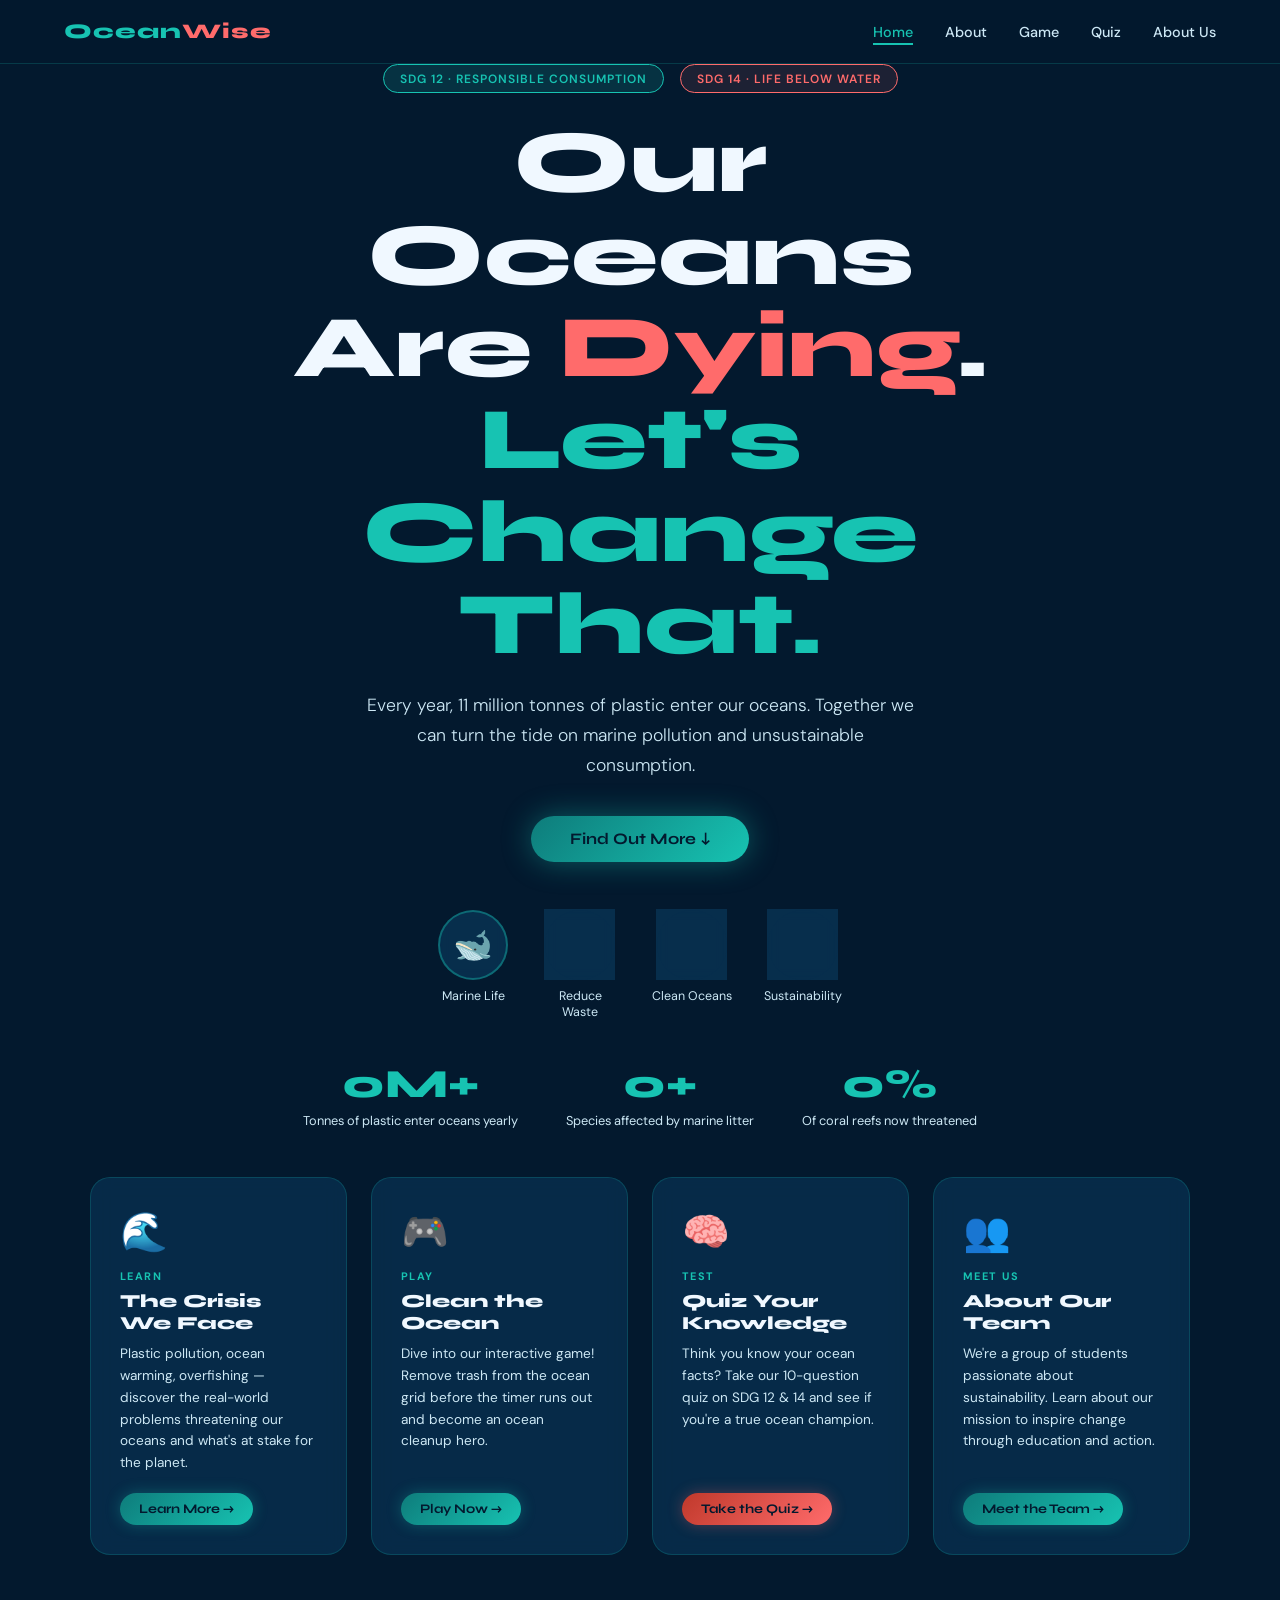
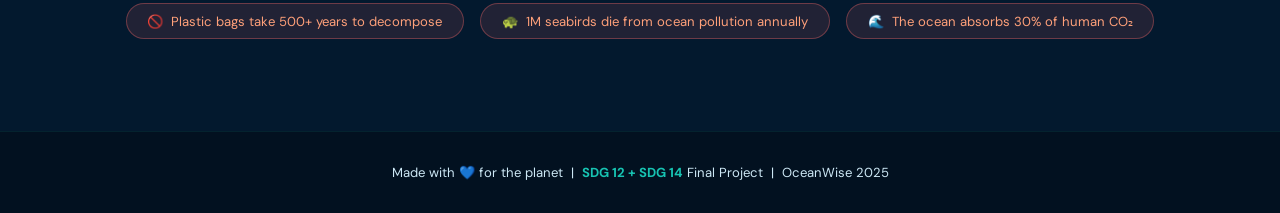
==== commit 9d6f7773: "Refactor navigation and footer in index.html Updated navigation links and footer content. Improved a" ====
--- a/index.html
+++ b/index.html
@@ -6,291 +6,109 @@
 <title>OceanWise — SDG 12 & 14</title>
 <link href="https://fonts.googleapis.com/css2?family=Syne:wght@400;600;700;800&family=DM+Sans:ital,wght@0,300;0,400;0,500;1,300&display=swap" rel="stylesheet">
 <link rel="stylesheet" href="index.css">
-
 </head>
 <body>
-
-<!-- NAV -->
+ 
 <nav>
-  <div class="nav-logo">Ocean<span>Wise</span></div>
+  <a href="index.html" class="nav-logo">Ocean<span>Wise</span></a>
   <ul class="nav-links" id="navLinks">
-    <li><a href="#home">Home</a></li>
-    <li><a href="#about">About</a></li>
-    <li><a href="#game">Game</a></li>
-    <li><a href="#quiz">Quiz</a></li>
-    <li><a href="#aboutus">About Us</a></li>
+    <li><a href="index.html" class="active">Home</a></li>
+    <li><a href="about.html">About</a></li>
+    <li><a href="game.html">Game</a></li>
+    <li><a href="quiz.html">Quiz</a></li>
+    <li><a href="aboutus.html">About Us</a></li>
   </ul>
-  <div class="nav-burger" id="burger" onclick="toggleNav()">
+  <div class="nav-burger" onclick="document.getElementById('navLinks').classList.toggle('open')">
     <span></span><span></span><span></span>
   </div>
 </nav>
-
-<!-- HOME -->
+ 
 <section id="home">
   <canvas id="wave-canvas"></canvas>
-
+ 
+  <!-- Hero -->
   <div class="home-content">
     <div class="sdg-badges">
       <div class="badge">SDG 12 · Responsible Consumption</div>
       <div class="badge coral">SDG 14 · Life Below Water</div>
     </div>
-
     <h1 class="home-title">
       Our Oceans<br>Are <span class="accent2">Dying</span>.<br>
       <span class="accent">Let's Change That.</span>
     </h1>
     <p class="home-sub">Every year, 11 million tonnes of plastic enter our oceans. Together we can turn the tide on marine pollution and unsustainable consumption.</p>
-    <a href="#about" class="btn-primary">Find Out More ↓</a>
+    <a href="about.html" class="btn-primary">Find Out More ↓</a>
   </div>
-
-  <div class="icons-row" style="margin-top:3rem;">
-    <div class="icon-item">
-      <div class="icon-circle">🐋</div>
-      <div class="icon-label">Marine Life</div>
-    </div>
-    <div class="icon-item">
-      <div class="icon-circle">♻️</div>
-      <div class="icon-label">Reduce Waste</div>
-    </div>
-    <div class="icon-item">
-      <div class="icon-circle">🌊</div>
-      <div class="icon-label">Clean Oceans</div>
-    </div>
-    <div class="icon-item">
-      <div class="icon-circle">🌱</div>
-      <div class="icon-label">Sustainability</div>
-    </div>
+ 
+  <!-- Floating icons -->
+  <div class="icons-row">
+    <div class="icon-item"><div class="icon-circle">🐋</div><div class="icon-label">Marine Life</div></div>
+    <div class="icon-item"><div class="icon-circle">♻️</div><div class="icon-label">Reduce Waste</div></div>
+    <div class="icon-item"><div class="icon-circle">🌊</div><div class="icon-label">Clean Oceans</div></div>
+    <div class="icon-item"><div class="icon-circle">🌱</div><div class="icon-label">Sustainability</div></div>
   </div>
-
+ 
+  <!-- Counters -->
   <div class="counters">
     <div class="counter-item">
-      <div class="counter-num" data-target="11">0</div>
-      <div class="counter-label">Million tonnes of plastic yearly</div>
+      <div><span class="counter-num" data-target="11">0</span><span class="counter-suffix">M+</span></div>
+      <div class="counter-label">Tonnes of plastic enter oceans yearly</div>
     </div>
     <div class="counter-item">
-      <div class="counter-num" data-target="700">0</div>
+      <div><span class="counter-num" data-target="700">0</span><span class="counter-suffix">+</span></div>
       <div class="counter-label">Species affected by marine litter</div>
     </div>
     <div class="counter-item">
-      <div class="counter-num" data-target="50">0</div>
-      <div class="counter-label">% of coral reefs threatened</div>
+      <div><span class="counter-num" data-target="50">0</span><span class="counter-suffix">%</span></div>
+      <div class="counter-label">Of coral reefs now threatened</div>
     </div>
   </div>
-
-  <div class="cards-row">
-    <div class="mini-card">
-      <div class="mini-card-icon">🎮</div>
-      <h3>Clean the Ocean</h3>
-      <p>Play our interactive game and help clean up the virtual ocean. Learn while you play!</p>
-      <a href="#game">→ Learn More</a>
+ 
+  <!-- Section preview cards -->
+  <div class="sections-grid">
+    <div class="section-card">
+      <div class="sc-icon">🌊</div>
+      <div class="sc-tag">Learn</div>
+      <div class="sc-title">The Crisis We Face</div>
+      <div class="sc-desc">Plastic pollution, ocean warming, overfishing — discover the real-world problems threatening our oceans and what's at stake for the planet.</div>
+      <a href="about.html" class="btn-learn">Learn More →</a>
     </div>
-    <div class="mini-card">
-      <div class="mini-card-icon">🧠</div>
-      <h3>Test Your Knowledge</h3>
-      <p>How much do you know about ocean sustainability? Take our 10-question quiz and find out.</p>
-      <a href="#quiz">→ Learn More</a>
+    <div class="section-card">
+      <div class="sc-icon">🎮</div>
+      <div class="sc-tag">Play</div>
+      <div class="sc-title">Clean the Ocean</div>
+      <div class="sc-desc">Dive into our interactive game! Remove trash from the ocean grid before the timer runs out and become an ocean cleanup hero.</div>
+      <a href="game.html" class="btn-learn">Play Now →</a>
+    </div>
+    <div class="section-card">
+      <div class="sc-icon">🧠</div>
+      <div class="sc-tag">Test</div>
+      <div class="sc-title">Quiz Your Knowledge</div>
+      <div class="sc-desc">Think you know your ocean facts? Take our 10-question quiz on SDG 12 & 14 and see if you're a true ocean champion.</div>
+      <a href="quiz.html" class="btn-learn coral-btn">Take the Quiz →</a>
+    </div>
+    <div class="section-card">
+      <div class="sc-icon">👥</div>
+      <div class="sc-tag">Meet Us</div>
+      <div class="sc-title">About Our Team</div>
+      <div class="sc-desc">We're a group of students passionate about sustainability. Learn about our mission to inspire change through education and action.</div>
+      <a href="aboutus.html" class="btn-learn">Meet the Team →</a>
     </div>
   </div>
-
+ 
+  <!-- Awareness pills -->
   <div class="awareness-strip">
     <div class="awareness-pill"><span>🚫</span> Plastic bags take 500+ years to decompose</div>
-    <div class="awareness-pill"><span>🐢</span> 1M seabirds & 100K marine mammals die from ocean pollution annually</div>
-    <div class="awareness-pill"><span>🌊</span> The ocean absorbs 30% of CO₂ produced by humans</div>
+    <div class="awareness-pill"><span>🐢</span> 1M seabirds die from ocean pollution annually</div>
+    <div class="awareness-pill"><span>🌊</span> The ocean absorbs 30% of human CO₂</div>
   </div>
 </section>
-
-<!-- ABOUT -->
-<section id="about">
-  <h2 class="section-title">The Crisis We Face</h2>
-  <p style="color:var(--text-light); max-width:660px; line-height:1.7; margin-bottom:1rem;">Our oceans and consumption patterns are at a tipping point. Understanding the problems is the first step toward meaningful action.</p>
-
-  <div class="problems-grid">
-    <div class="problem-card">
-      <div class="p-icon">🧴</div>
-      <h3>Plastic Pollution</h3>
-      <p>Over 8 million metric tons of plastic enter our oceans each year. Microplastics have been found in the deepest ocean trenches and in the food we eat.</p>
-    </div>
-    <div class="problem-card">
-      <div class="p-icon">🌡️</div>
-      <h3>Ocean Warming</h3>
-      <p>The ocean has absorbed over 90% of the excess heat from global warming, causing mass coral bleaching, rising sea levels, and disruption of marine ecosystems.</p>
-    </div>
-    <div class="problem-card">
-      <div class="p-icon">🎣</div>
-      <h3>Overfishing</h3>
-      <p>Over 34% of the world's fish stocks are fished at unsustainable levels. Destructive fishing practices destroy critical habitats like coral reefs and seagrass beds.</p>
-    </div>
-    <div class="problem-card">
-      <div class="p-icon">🏭</div>
-      <h3>Overconsumption</h3>
-      <p>Global material consumption has tripled since 1970. Current production and consumption patterns consume far more resources than the Earth can regenerate.</p>
-    </div>
-    <div class="problem-card">
-      <div class="p-icon">⚗️</div>
-      <h3>Chemical Pollution</h3>
-      <p>Agricultural runoff, industrial waste, and sewage pour nutrients into coastal waters, creating "dead zones" where oxygen is so low that marine life cannot survive.</p>
-    </div>
-    <div class="problem-card">
-      <div class="p-icon">🪸</div>
-      <h3>Coral Reef Decline</h3>
-      <p>Coral reefs support 25% of all marine life yet cover less than 1% of the ocean floor. Half of shallow water coral reefs have been lost in the last 30 years.</p>
-    </div>
-  </div>
-
-  <!-- Compare section -->
-  <div class="compare-title">🌊 What We're Risking vs. What We're Losing</div>
-  <div class="compare-wrap">
-    <div class="compare-card clean">
-      <div class="ocean-illustration ocean-clean">
-        <span style="position:relative;z-index:1">🐠🐡🦈🐙🪸</span>
-      </div>
-      <div class="compare-label c">✅ A Healthy Ocean — Thriving with life, clear water, and rich biodiversity.</div>
-    </div>
-    <div class="compare-card dirty">
-      <div class="ocean-illustration ocean-dirty">
-        <span style="position:relative;z-index:1">🛍️💀🧴⚗️🚬</span>
-      </div>
-      <div class="compare-label d">❌ A Polluted Ocean — Choked with waste, toxic to marine life, and devastating to ecosystems.</div>
-    </div>
-  </div>
-
-  <!-- Solutions -->
-  <div class="solutions-title">🌱 What Can We Do?</div>
-  <div class="solutions-list" id="solutionsList">
-    <div class="solution-item">
-      <div class="sol-icon">♻️</div>
-      <div class="sol-text">
-        <h4>Reduce, Reuse, Recycle</h4>
-        <p>Cut single-use plastics from your daily life. Choose reusable bags, bottles, and containers. Support brands with sustainable packaging commitments.</p>
-      </div>
-    </div>
-    <div class="solution-item">
-      <div class="sol-icon">🛒</div>
-      <div class="sol-text">
-        <h4>Consume Responsibly</h4>
-        <p>Buy only what you need. Choose sustainably sourced seafood certified by MSC or ASC. Support circular economy businesses that design out waste.</p>
-      </div>
-    </div>
-    <div class="solution-item">
-      <div class="sol-icon">🏖️</div>
-      <div class="sol-text">
-        <h4>Participate in Clean-ups</h4>
-        <p>Join local beach or river clean-up initiatives. Even a single volunteer session removes hundreds of pieces of plastic before they reach the ocean.</p>
-      </div>
-    </div>
-    <div class="solution-item">
-      <div class="sol-icon">📢</div>
-      <div class="sol-text">
-        <h4>Advocate & Educate</h4>
-        <p>Raise awareness among family and friends. Support policies that restrict single-use plastics and strengthen marine protected area legislation.</p>
-      </div>
-    </div>
-    <div class="solution-item">
-      <div class="sol-icon">🌿</div>
-      <div class="sol-text">
-        <h4>Adopt Sustainable Habits</h4>
-        <p>Reduce food waste, compost organic material, and choose plant-rich diets. These actions reduce agricultural runoff and lower your carbon footprint.</p>
-      </div>
-    </div>
-  </div>
-</section>
-
-<!-- GAME -->
-<section id="game">
-  <h2 class="section-title">Clean the Ocean 🌊</h2>
-  <div class="game-intro">
-    <p>Help save the ocean! Click on trash items (🛍️🧴🚬💀) to remove them before the timer runs out. Leave the fish and sea creatures alone — they belong there!</p>
-    <p><strong style="color:var(--ocean-cyan)">+10 pts</strong> for removing trash &nbsp;|&nbsp; <strong style="color:var(--coral)">-5 pts</strong> for clicking a sea creature</p>
-  </div>
-
-  <div id="game-area">
-    <div class="game-hud">
-      <div class="hud-item">
-        <div class="hud-val" id="g-score">0</div>
-        <div class="hud-label">Score</div>
-      </div>
-      <div class="hud-item">
-        <div class="hud-val" id="g-timer">30</div>
-        <div class="hud-label">Seconds</div>
-      </div>
-      <div class="hud-item">
-        <div class="hud-val" id="g-cleaned">0</div>
-        <div class="hud-label">Cleaned</div>
-      </div>
-    </div>
-    <div id="ocean-grid"></div>
-    <div class="game-controls">
-      <button class="btn-game btn-start" id="startBtn" onclick="startGame()">▶ Start Game</button>
-      <button class="btn-game btn-stop" id="stopBtn" onclick="resetGame()" disabled>↺ Reset</button>
-    </div>
-    <div id="game-msg">Press Start to clean the ocean! 🌊</div>
-  </div>
-</section>
-
-<!-- QUIZ -->
-<section id="quiz">
-  <h2 class="section-title">Test Your Knowledge 🧠</h2>
-  <div id="quiz-container">
-    <div class="quiz-progress-bar">
-      <div class="quiz-progress-fill" id="progressFill" style="width:0%"></div>
-    </div>
-    <div id="quiz-body">
-      <div class="quiz-q-num" id="qNum">Question 1 of 10</div>
-      <div class="quiz-question" id="qText"></div>
-      <div class="quiz-options" id="qOptions"></div>
-      <div class="quiz-feedback" id="qFeedback"></div>
-      <button class="btn-primary" id="quiz-next" onclick="nextQuestion()">Next Question →</button>
-    </div>
-    <div id="quiz-result">
-      <div class="result-emoji" id="rEmoji">🌊</div>
-      <div class="result-title" id="rTitle">Well Done!</div>
-      <div class="result-score" id="rScore">8/10</div>
-      <div class="result-msg" id="rMsg"></div>
-      <button id="quiz-restart" onclick="restartQuiz()">↺ Try Again</button>
-    </div>
-  </div>
-</section>
-
-<!-- ABOUT US -->
-<section id="aboutus">
-  <h2 class="section-title">About Us</h2>
-  <p style="color:var(--text-light); max-width:600px; line-height:1.7; margin-bottom:1.5rem;">We are a group of passionate students dedicated to raising awareness about SDG 12 (Responsible Consumption & Production) and SDG 14 (Life Below Water) through education and interactive experiences.</p>
-
-  <div class="team-grid">
-    <div class="team-card">
-      <div class="avatar">🧑‍🎓</div>
-      <h3>Alex Chen</h3>
-      <p>Project Lead & Web Dev</p>
-    </div>
-    <div class="team-card">
-      <div class="avatar">👩‍🎓</div>
-      <h3>Maya Lin</h3>
-      <p>Research & Content</p>
-    </div>
-    <div class="team-card">
-      <div class="avatar">🧑‍💻</div>
-      <h3>Sam Park</h3>
-      <p>Design & Animation</p>
-    </div>
-    <div class="team-card">
-      <div class="avatar">👩‍🔬</div>
-      <h3>Zoe Wu</h3>
-      <p>SDG Research Lead</p>
-    </div>
-  </div>
-
-  <div class="mission-box">
-    <p><strong>Our Mission:</strong> This project was created as part of our final year coursework to explore the intersection of Sustainable Development Goals 12 and 14. We believe that <strong>education and awareness</strong> are the most powerful tools for change. Through interactive learning, we hope to inspire everyone — students, teachers, and community members — to take concrete steps toward a more sustainable future.</p>
-    <br>
-    <p>🌊 Together, we can protect our oceans and transform our consumption habits for future generations.</p>
-  </div>
-</section>
-
-<!-- FOOTER -->
+ 
 <footer>
   <p>Made with 💙 for the planet &nbsp;|&nbsp; <strong>SDG 12 + SDG 14</strong> Final Project &nbsp;|&nbsp; OceanWise 2025</p>
 </footer>
-<script src="index.js"></script>
-
+ 
+<script scr="index.js"></script>
 </body>
 </html>
+ 
--- a/index.css
+++ b/index.css
@@ -4,438 +4,153 @@
     --ocean-teal: #0e7c7b;
     --ocean-cyan: #17c3b2;
     --ocean-foam: #a8edea;
-    --sand: #f9e4b7;
     --coral: #ff6b6b;
     --coral-light: #ffa07a;
     --white: #f0f8ff;
     --text-light: #cde8f5;
-    --green-ok: #2ecc71;
-    --red-wrong: #e74c3c;
   }
-
-  * { margin: 0; padding: 0; box-sizing: border-box; }
-
-  html { scroll-behavior: smooth; }
-
-  body {
-    font-family: 'DM Sans', sans-serif;
-    background: var(--ocean-deep);
-    color: var(--white);
-    overflow-x: hidden;
+  * { margin:0; padding:0; box-sizing:border-box; }
+  html { scroll-behavior:smooth; }
+  body { font-family:'DM Sans',sans-serif; background:var(--ocean-deep); color:var(--white); overflow-x:hidden; }
+ 
+  /* NAV */
+  nav {
+    position:fixed; top:0; width:100%; z-index:1000;
+    background:rgba(3,25,46,0.88); backdrop-filter:blur(14px);
+    border-bottom:1px solid rgba(23,195,178,0.2);
+    display:flex; align-items:center; justify-content:space-between;
+    padding:0 5%; height:64px;
   }
-
-  /* ── NAV ── */
-  nav {
-    position: fixed; top: 0; width: 100%; z-index: 1000;
-    background: rgba(3,25,46,0.85);
-    backdrop-filter: blur(14px);
-    border-bottom: 1px solid rgba(23,195,178,0.2);
-    display: flex; align-items: center; justify-content: space-between;
-    padding: 0 5%;
-    height: 64px;
+  .nav-logo { font-family:'Syne',sans-serif; font-weight:800; font-size:1.3rem; color:var(--ocean-cyan); letter-spacing:1px; text-decoration:none; }
+  .nav-logo span { color:var(--coral); }
+  .nav-links { display:flex; gap:2rem; list-style:none; }
+  .nav-links a { color:var(--text-light); text-decoration:none; font-size:.9rem; font-weight:500; position:relative; transition:color .3s; }
+  .nav-links a::after { content:''; position:absolute; bottom:-4px; left:0; width:0; height:2px; background:var(--ocean-cyan); transition:width .3s; }
+  .nav-links a:hover, .nav-links a.active { color:var(--ocean-cyan); }
+  .nav-links a:hover::after, .nav-links a.active::after { width:100%; }
+  .nav-burger { display:none; flex-direction:column; gap:5px; cursor:pointer; }
+  .nav-burger span { width:26px; height:2px; background:var(--ocean-cyan); border-radius:2px; }
+ 
+  /* HERO */
+  #home {
+    position:relative; overflow:hidden; min-height:100vh;
+    display:flex; flex-direction:column;
+    align-items:center; justify-content:center;
+    padding:64px 5% 60px;
   }
-  .nav-logo {
-    font-family: 'Syne', sans-serif;
-    font-weight: 800; font-size: 1.3rem;
-    color: var(--ocean-cyan);
-    letter-spacing: 1px;
+  #wave-canvas { position:absolute; bottom:0; left:0; width:100%; height:100%; z-index:0; }
+ 
+  .home-content { position:relative; z-index:2; text-align:center; max-width:820px; }
+ 
+  .sdg-badges { display:flex; gap:1rem; justify-content:center; margin-bottom:1.5rem; flex-wrap:wrap; }
+  .badge {
+    background:rgba(23,195,178,0.15); border:1px solid var(--ocean-cyan);
+    border-radius:30px; padding:.35rem 1rem; font-size:.75rem; font-weight:600;
+    letter-spacing:1px; color:var(--ocean-cyan); text-transform:uppercase;
   }
-  .nav-logo span { color: var(--coral); }
-  .nav-links { display: flex; gap: 2rem; list-style: none; }
-  .nav-links a {
-    color: var(--text-light); text-decoration: none;
-    font-size: .9rem; font-weight: 500;
-    position: relative; transition: color .3s;
+  .badge.coral { border-color:var(--coral); color:var(--coral); background:rgba(255,107,107,0.1); }
+ 
+  .home-title {
+    font-family:'Syne',sans-serif;
+    font-size:clamp(2.8rem,7vw,5.5rem);
+    font-weight:800; line-height:1.05; margin-bottom:1.2rem;
   }
-  .nav-links a::after {
-    content: ''; position: absolute; bottom: -4px; left: 0;
-    width: 0; height: 2px; background: var(--ocean-cyan);
-    transition: width .3s;
+  .home-title .accent { color:var(--ocean-cyan); }
+  .home-title .accent2 { color:var(--coral); }
+ 
+  .home-sub {
+    font-size:1.1rem; color:var(--text-light);
+    max-width:560px; margin:0 auto 2.2rem; line-height:1.7; font-weight:300;
   }
-  .nav-links a:hover { color: var(--ocean-cyan); }
-  .nav-links a:hover::after { width: 100%; }
-  .nav-burger { display: none; flex-direction: column; gap: 5px; cursor: pointer; }
-  .nav-burger span { width: 26px; height: 2px; background: var(--ocean-cyan); border-radius: 2px; transition: .3s; }
-
-  /* ── SECTIONS ── */
-  section { min-height: 100vh; padding: 80px 5% 60px; }
-
-  /* ── HOME ── */
-  #home {
-    position: relative; overflow: hidden;
-    display: flex; flex-direction: column;
-    align-items: center; justify-content: center;
-    padding-top: 64px;
+ 
+  .btn-primary {
+    display:inline-block;
+    background:linear-gradient(135deg,var(--ocean-teal),var(--ocean-cyan));
+    color:var(--ocean-deep); padding:.85rem 2.4rem;
+    border-radius:50px; font-weight:700; font-size:1rem;
+    cursor:pointer; border:none; text-decoration:none;
+    box-shadow:0 0 30px rgba(23,195,178,0.4);
+    transition:transform .2s, box-shadow .2s;
+    font-family:'Syne',sans-serif;
   }
-
-  /* Wave canvas */
-  #wave-canvas {
-    position: absolute; bottom: 0; left: 0;
-    width: 100%; height: 100%; z-index: 0;
+  .btn-primary:hover { transform:translateY(-3px); box-shadow:0 0 50px rgba(23,195,178,0.6); }
+ 
+  /* Icons */
+  .icons-row { display:flex; justify-content:center; gap:2rem; margin:3rem 0 2.5rem; flex-wrap:wrap; position:relative; z-index:2; }
+  .icon-item { display:flex; flex-direction:column; align-items:center; gap:.5rem; animation:float 4s ease-in-out infinite; }
+  .icon-item:nth-child(2) { animation-delay:.8s; }
+  .icon-item:nth-child(3) { animation-delay:1.6s; }
+  .icon-item:nth-child(4) { animation-delay:2.4s; }
+  @keyframes float { 0%,100%{transform:translateY(0)} 50%{transform:translateY(-10px)} }
+  .icon-circle {
+    width:70px; height:70px; border-radius:50%;
+    display:flex; align-items:center; justify-content:center; font-size:2rem;
+    border:2px solid rgba(23,195,178,0.4); background:rgba(10,61,98,0.6); backdrop-filter:blur(6px);
   }
-
-  .home-content {
-    position: relative; z-index: 2;
-    text-align: center; max-width: 800px;
+  .icon-label { font-size:.78rem; color:var(--text-light); text-align:center; max-width:80px; }
+ 
+  /* Counters */
+  .counters { display:flex; justify-content:center; gap:3rem; flex-wrap:wrap; margin-bottom:3rem; position:relative; z-index:2; }
+  .counter-item { text-align:center; }
+  .counter-num { font-family:'Syne',sans-serif; font-size:2.5rem; font-weight:800; color:var(--ocean-cyan); line-height:1; }
+  .counter-suffix { color:var(--ocean-cyan); font-family:'Syne',sans-serif; font-size:2.5rem; font-weight:800; }
+  .counter-label { font-size:.8rem; color:var(--text-light); margin-top:.25rem; }
+ 
+  /* Section preview cards */
+  .sections-grid {
+    display:grid; grid-template-columns:repeat(auto-fit,minmax(240px,1fr));
+    gap:1.5rem; margin-bottom:3rem; position:relative; z-index:2; max-width:1100px; width:100%;
   }
-  .sdg-badges {
-    display: flex; gap: 1rem; justify-content: center; margin-bottom: 1.5rem;
+  .section-card {
+    background:rgba(10,61,98,0.5); border:1px solid rgba(23,195,178,0.2);
+    border-radius:20px; padding:1.8rem;
+    backdrop-filter:blur(10px);
+    transition:transform .3s, border-color .3s, box-shadow .3s;
+    display:flex; flex-direction:column;
   }
-  .badge {
-    background: rgba(23,195,178,0.15);
-    border: 1px solid var(--ocean-cyan);
-    border-radius: 30px; padding: .35rem 1rem;
-    font-size: .75rem; font-weight: 600;
-    letter-spacing: 1px; color: var(--ocean-cyan);
-    text-transform: uppercase;
+  .section-card:hover { transform:translateY(-8px); border-color:var(--ocean-cyan); box-shadow:0 20px 40px rgba(23,195,178,0.1); }
+  .sc-icon { font-size:2.4rem; margin-bottom:.8rem; }
+  .sc-tag { font-size:.68rem; font-weight:700; letter-spacing:1.5px; text-transform:uppercase; color:var(--ocean-cyan); margin-bottom:.4rem; }
+  .sc-title { font-family:'Syne',sans-serif; font-size:1.15rem; font-weight:800; margin-bottom:.6rem; }
+  .sc-desc { font-size:.85rem; color:var(--text-light); line-height:1.6; flex:1; margin-bottom:1.2rem; }
+  .btn-learn {
+    display:inline-flex; align-items:center; gap:.4rem;
+    color:var(--ocean-deep); background:linear-gradient(135deg,var(--ocean-teal),var(--ocean-cyan));
+    font-size:.82rem; font-weight:700; font-family:'Syne',sans-serif;
+    padding:.5rem 1.2rem; border-radius:50px; text-decoration:none;
+    width:fit-content; transition:transform .2s, box-shadow .2s;
+    box-shadow:0 0 15px rgba(23,195,178,0.3);
   }
-  .badge.coral { border-color: var(--coral); color: var(--coral); background: rgba(255,107,107,0.1); }
-
-  .home-title {
-    font-family: 'Syne', sans-serif;
-    font-size: clamp(2.8rem, 7vw, 5.5rem);
-    font-weight: 800; line-height: 1.05;
-    margin-bottom: 1.2rem;
-  }
-  .home-title .accent { color: var(--ocean-cyan); }
-  .home-title .accent2 { color: var(--coral); }
-
-  .home-sub {
-    font-size: 1.1rem; color: var(--text-light);
-    max-width: 560px; margin: 0 auto 2.2rem;
-    line-height: 1.7; font-weight: 300;
-  }
-
-  .btn-primary {
-    display: inline-block;
-    background: linear-gradient(135deg, var(--ocean-teal), var(--ocean-cyan));
-    color: var(--ocean-deep); padding: .85rem 2.4rem;
-    border-radius: 50px; font-weight: 700;
-    font-size: 1rem; cursor: pointer; border: none;
-    text-decoration: none;
-    box-shadow: 0 0 30px rgba(23,195,178,0.4);
-    transition: transform .2s, box-shadow .2s;
-    font-family: 'Syne', sans-serif;
-  }
-  .btn-primary:hover { transform: translateY(-3px); box-shadow: 0 0 50px rgba(23,195,178,0.6); }
-
-  /* Icons row */
-  .icons-row {
-    display: flex; justify-content: center; gap: 2rem;
-    margin: 3.5rem 0 2.5rem; flex-wrap: wrap;
-  }
-  .icon-item {
-    display: flex; flex-direction: column; align-items: center; gap: .5rem;
-    animation: float 4s ease-in-out infinite;
-  }
-  .icon-item:nth-child(2) { animation-delay: .8s; }
-  .icon-item:nth-child(3) { animation-delay: 1.6s; }
-  @keyframes float {
-    0%,100% { transform: translateY(0); }
-    50% { transform: translateY(-10px); }
-  }
-  .icon-circle {
-    width: 70px; height: 70px; border-radius: 50%;
-    display: flex; align-items: center; justify-content: center;
-    font-size: 2rem;
-    border: 2px solid rgba(23,195,178,0.4);
-    background: rgba(10,61,98,0.6);
-    backdrop-filter: blur(6px);
-  }
-  .icon-label { font-size: .78rem; color: var(--text-light); text-align: center; max-width: 80px; }
-
-  /* Counters */
-  .counters {
-    display: flex; justify-content: center; gap: 3rem;
-    flex-wrap: wrap; margin-bottom: 3rem;
-  }
-  .counter-item { text-align: center; }
-  .counter-num {
-    font-family: 'Syne', sans-serif;
-    font-size: 2.5rem; font-weight: 800; color: var(--ocean-cyan);
-    line-height: 1;
-  }
-  .counter-label { font-size: .8rem; color: var(--text-light); margin-top: .25rem; }
-
-  /* Cards row */
-  .cards-row {
-    display: flex; gap: 1.5rem; justify-content: center;
-    flex-wrap: wrap; margin-bottom: 3rem; position: relative; z-index: 2;
-  }
-  .mini-card {
-    background: rgba(10,61,98,0.5);
-    border: 1px solid rgba(23,195,178,0.25);
-    border-radius: 18px; padding: 1.5rem;
-    max-width: 260px; backdrop-filter: blur(10px);
-    transition: transform .3s, border-color .3s;
-    text-align: left;
-  }
-  .mini-card:hover { transform: translateY(-6px); border-color: var(--ocean-cyan); }
-  .mini-card-icon { font-size: 2rem; margin-bottom: .6rem; }
-  .mini-card h3 { font-family: 'Syne', sans-serif; font-size: 1rem; margin-bottom: .4rem; }
-  .mini-card p { font-size: .82rem; color: var(--text-light); margin-bottom: .8rem; line-height: 1.5; }
-  .mini-card a {
-    color: var(--ocean-cyan); font-size: .82rem; font-weight: 600;
-    text-decoration: none; border-bottom: 1px solid transparent;
-    transition: border-color .2s;
-  }
-  .mini-card a:hover { border-color: var(--ocean-cyan); }
-
-  /* Awareness messages */
+  .btn-learn:hover { transform:translateX(4px); box-shadow:0 0 25px rgba(23,195,178,0.5); }
+  .btn-learn.coral-btn { background:linear-gradient(135deg,#c0392b,var(--coral)); box-shadow:0 0 15px rgba(255,107,107,0.3); }
+  .btn-learn.coral-btn:hover { box-shadow:0 0 25px rgba(255,107,107,0.5); }
+ 
+  /* Awareness strip */
   .awareness-strip {
-    display: flex; gap: 1rem; justify-content: center;
-    flex-wrap: wrap; position: relative; z-index: 2; margin-bottom: 2rem;
+    display:flex; gap:1rem; justify-content:center;
+    flex-wrap:wrap; position:relative; z-index:2; margin-bottom:2rem;
   }
   .awareness-pill {
-    background: rgba(255,107,107,0.12);
-    border: 1px solid rgba(255,107,107,0.35);
-    border-radius: 50px; padding: .55rem 1.3rem;
-    font-size: .85rem; color: var(--coral-light);
-    display: flex; align-items: center; gap: .5rem;
+    background:rgba(255,107,107,0.12); border:1px solid rgba(255,107,107,0.35);
+    border-radius:50px; padding:.55rem 1.3rem;
+    font-size:.82rem; color:var(--coral-light);
+    display:flex; align-items:center; gap:.5rem;
+    animation:fadeSlide 1s ease both;
   }
-  .awareness-pill span { font-size: 1rem; }
-
-  /* ── ABOUT ── */
-  #about { background: linear-gradient(180deg, var(--ocean-deep) 0%, #041e35 100%); }
-  .section-title {
-    font-family: 'Syne', sans-serif;
-    font-size: clamp(2rem, 5vw, 3rem);
-    font-weight: 800; margin-bottom: 1rem;
-    position: relative; display: inline-block;
+  .awareness-pill:nth-child(2) { animation-delay:.2s; }
+  .awareness-pill:nth-child(3) { animation-delay:.4s; }
+  @keyframes fadeSlide { from{opacity:0;transform:translateY(10px)} to{opacity:1;transform:translateY(0)} }
+ 
+  /* Footer */
+  footer { background:rgba(0,0,0,0.3); text-align:center; padding:2rem; font-size:.82rem; color:var(--text-light); border-top:1px solid rgba(23,195,178,0.1); }
+  footer strong { color:var(--ocean-cyan); }
+ 
+  ::-webkit-scrollbar { width:6px; }
+  ::-webkit-scrollbar-track { background:var(--ocean-deep); }
+  ::-webkit-scrollbar-thumb { background:var(--ocean-teal); border-radius:3px; }
+ 
+  @media (max-width:640px) {
+    .nav-links { display:none; flex-direction:column; position:absolute; top:64px; left:0; width:100%; background:rgba(3,25,46,.97); padding:1rem; gap:1rem; }
+    .nav-links.open { display:flex; }
+    .nav-burger { display:flex; }
   }
-  .section-title::after {
-    content: ''; display: block;
-    width: 60px; height: 4px;
-    background: var(--ocean-cyan);
-    border-radius: 2px; margin-top: .5rem;
-  }
-
-  .problems-grid {
-    display: grid; grid-template-columns: repeat(auto-fit, minmax(280px, 1fr));
-    gap: 1.5rem; margin: 2.5rem 0;
-  }
-  .problem-card {
-    background: rgba(10,61,98,0.4);
-    border: 1px solid rgba(23,195,178,0.15);
-    border-radius: 16px; padding: 1.8rem;
-    transition: transform .3s, border-color .3s;
-    opacity: 0; transform: translateY(30px);
-    transition: opacity .5s, transform .5s, border-color .3s;
-  }
-  .problem-card.visible { opacity: 1; transform: translateY(0); }
-  .problem-card:hover { border-color: var(--coral); }
-  .problem-card .p-icon { font-size: 2.2rem; margin-bottom: .8rem; }
-  .problem-card h3 { font-family: 'Syne', sans-serif; font-size: 1.1rem; margin-bottom: .5rem; color: var(--coral-light); }
-  .problem-card p { font-size: .88rem; color: var(--text-light); line-height: 1.6; }
-
-  /* Compare images */
-  .compare-title { font-family: 'Syne', sans-serif; font-size: 1.4rem; margin: 3rem 0 1.2rem; font-weight: 700; }
-  .compare-wrap {
-    display: flex; gap: 1.5rem; flex-wrap: wrap; margin-bottom: 3rem;
-  }
-  .compare-card {
-    flex: 1; min-width: 260px; border-radius: 16px; overflow: hidden;
-    position: relative; border: 2px solid transparent;
-  }
-  .compare-card.clean { border-color: var(--ocean-cyan); }
-  .compare-card.dirty { border-color: var(--coral); }
-  .ocean-illustration {
-    width: 100%; height: 220px;
-    display: flex; align-items: center; justify-content: center;
-    font-size: 5rem; position: relative; overflow: hidden;
-  }
-  .ocean-clean { background: linear-gradient(160deg, #0a3d62, #17c3b2, #a8edea); }
-  .ocean-dirty { background: linear-gradient(160deg, #1a0a0a, #5a2020, #8b4513); }
-  .compare-label {
-    position: absolute; bottom: 0; left: 0; right: 0;
-    padding: .8rem 1rem;
-    background: rgba(0,0,0,0.6); font-size: .85rem;
-    font-weight: 600; text-align: center;
-  }
-  .compare-label.c { color: var(--ocean-cyan); }
-  .compare-label.d { color: var(--coral); }
-
-  /* Solutions */
-  .solutions-title { font-family: 'Syne', sans-serif; font-size: 1.4rem; margin-bottom: 1.5rem; font-weight: 700; }
-  .solutions-list { display: flex; flex-direction: column; gap: 1rem; }
-  .solution-item {
-    display: flex; align-items: flex-start; gap: 1rem;
-    background: rgba(10,61,98,0.35);
-    border-left: 3px solid var(--ocean-cyan);
-    border-radius: 0 12px 12px 0; padding: 1.2rem;
-    opacity: 0; transform: translateX(-30px);
-    transition: opacity .5s, transform .5s;
-  }
-  .solution-item.visible { opacity: 1; transform: translateX(0); }
-  .sol-icon { font-size: 1.6rem; flex-shrink: 0; }
-  .sol-text h4 { font-family: 'Syne', sans-serif; font-size: 1rem; margin-bottom: .3rem; color: var(--ocean-cyan); }
-  .sol-text p { font-size: .85rem; color: var(--text-light); line-height: 1.6; }
-
-  /* ── GAME ── */
-  #game { background: linear-gradient(180deg, #041e35 0%, #021428 100%); }
-  .game-intro { max-width: 600px; margin-bottom: 2rem; }
-  .game-intro p { color: var(--text-light); line-height: 1.7; margin-bottom: 1rem; }
-
-  #game-area {
-    max-width: 700px; margin: 0 auto;
-    background: rgba(10,61,98,0.4);
-    border: 1px solid rgba(23,195,178,0.3);
-    border-radius: 20px; padding: 2rem;
-    min-height: 420px;
-  }
-  .game-hud {
-    display: flex; justify-content: space-between; align-items: center;
-    margin-bottom: 1.5rem; padding-bottom: 1rem;
-    border-bottom: 1px solid rgba(23,195,178,0.2);
-  }
-  .hud-item { text-align: center; }
-  .hud-val { font-family: 'Syne', sans-serif; font-size: 1.6rem; font-weight: 800; color: var(--ocean-cyan); }
-  .hud-label { font-size: .7rem; color: var(--text-light); text-transform: uppercase; letter-spacing: 1px; }
-
-  #ocean-grid {
-    display: grid; grid-template-columns: repeat(8, 1fr);
-    gap: 6px; margin-bottom: 1.5rem;
-  }
-  .ocean-cell {
-    aspect-ratio: 1; border-radius: 8px; font-size: 1.1rem;
-    display: flex; align-items: center; justify-content: center;
-    cursor: pointer; transition: transform .15s, background .3s;
-    background: rgba(23,195,178,0.1);
-    border: 1px solid rgba(23,195,178,0.15);
-    user-select: none;
-  }
-  .ocean-cell:hover { transform: scale(1.1); }
-  .ocean-cell.trash { background: rgba(255,107,107,0.2); border-color: rgba(255,107,107,0.3); }
-  .ocean-cell.fish { background: rgba(23,195,178,0.2); }
-  .ocean-cell.click-anim { animation: clickPop .2s ease; }
-  @keyframes clickPop { 0%,100%{transform:scale(1)} 50%{transform:scale(.75)} }
-
-  .game-controls { display: flex; gap: 1rem; justify-content: center; flex-wrap: wrap; }
-  .btn-game {
-    padding: .65rem 1.6rem; border-radius: 50px;
-    font-family: 'Syne', sans-serif; font-size: .9rem; font-weight: 700;
-    cursor: pointer; transition: transform .2s, opacity .2s; border: none;
-  }
-  .btn-start { background: linear-gradient(135deg, var(--ocean-teal), var(--ocean-cyan)); color: var(--ocean-deep); }
-  .btn-stop { background: rgba(255,107,107,0.2); color: var(--coral); border: 1px solid var(--coral); }
-  .btn-game:hover { transform: translateY(-2px); }
-  .btn-game:disabled { opacity: .4; cursor: not-allowed; transform: none; }
-
-  #game-msg {
-    text-align: center; font-size: 1rem; min-height: 1.5rem;
-    color: var(--ocean-cyan); font-weight: 600; margin-top: .5rem;
-  }
-
-  /* ── QUIZ ── */
-  #quiz { background: linear-gradient(180deg, #021428 0%, var(--ocean-deep) 100%); }
-
-  #quiz-container { max-width: 720px; }
-  .quiz-progress-bar {
-    width: 100%; height: 5px; background: rgba(23,195,178,0.15);
-    border-radius: 5px; margin: 1.5rem 0;
-  }
-  .quiz-progress-fill {
-    height: 100%; background: linear-gradient(90deg, var(--ocean-teal), var(--ocean-cyan));
-    border-radius: 5px; transition: width .4s ease;
-  }
-
-  .quiz-q-num {
-    font-size: .8rem; color: var(--text-light); margin-bottom: .5rem;
-    text-transform: uppercase; letter-spacing: 1px;
-  }
-  .quiz-question {
-    font-family: 'Syne', sans-serif;
-    font-size: 1.25rem; font-weight: 700;
-    line-height: 1.4; margin-bottom: 1.5rem;
-  }
-  .quiz-options { display: flex; flex-direction: column; gap: .8rem; }
-  .quiz-opt {
-    background: rgba(10,61,98,0.5);
-    border: 1.5px solid rgba(23,195,178,0.2);
-    border-radius: 12px; padding: 1rem 1.3rem;
-    cursor: pointer; font-size: .95rem;
-    display: flex; align-items: center; gap: .8rem;
-    transition: border-color .25s, background .25s, transform .15s;
-  }
-  .quiz-opt:hover:not(.answered) { border-color: var(--ocean-cyan); background: rgba(23,195,178,0.1); transform: translateX(4px); }
-  .quiz-opt .opt-letter {
-    width: 28px; height: 28px; border-radius: 50%;
-    background: rgba(23,195,178,0.15); flex-shrink: 0;
-    display: flex; align-items: center; justify-content: center;
-    font-size: .75rem; font-weight: 700; color: var(--ocean-cyan);
-  }
-  .quiz-opt.correct { background: rgba(46,204,113,0.2); border-color: var(--green-ok); }
-  .quiz-opt.correct .opt-letter { background: var(--green-ok); color: #fff; }
-  .quiz-opt.wrong { background: rgba(231,76,60,0.2); border-color: var(--red-wrong); }
-  .quiz-opt.wrong .opt-letter { background: var(--red-wrong); color: #fff; }
-  .quiz-opt.answered { cursor: default; }
-
-  .quiz-feedback {
-    margin-top: 1rem; font-size: .88rem; min-height: 1.2rem;
-    color: var(--text-light); line-height: 1.5;
-  }
-
-  #quiz-next {
-    margin-top: 1.5rem; display: none;
-  }
-
-  /* Result screen */
-  #quiz-result {
-    display: none; text-align: center; padding: 3rem 2rem;
-  }
-  .result-emoji { font-size: 5rem; margin-bottom: 1rem; animation: bounce 1s ease infinite; }
-  @keyframes bounce { 0%,100%{transform:translateY(0)} 50%{transform:translateY(-12px)} }
-  .result-title { font-family: 'Syne', sans-serif; font-size: 1.8rem; font-weight: 800; margin-bottom: .5rem; }
-  .result-score { font-size: 3.5rem; font-weight: 800; color: var(--ocean-cyan); font-family: 'Syne', sans-serif; }
-  .result-msg { font-size: 1rem; color: var(--text-light); margin: 1rem 0 2rem; max-width: 420px; margin-left: auto; margin-right: auto; line-height: 1.7; }
-  #quiz-restart { background: linear-gradient(135deg, var(--ocean-teal), var(--ocean-cyan)); color: var(--ocean-deep); padding: .8rem 2rem; border-radius: 50px; font-family: 'Syne', sans-serif; font-weight: 700; cursor: pointer; border: none; font-size: 1rem; transition: transform .2s; }
-  #quiz-restart:hover { transform: translateY(-3px); }
-
-  /* ── ABOUT US ── */
-  #aboutus { background: linear-gradient(180deg, var(--ocean-deep) 0%, #041e35 100%); }
-  .team-grid { display: flex; gap: 2rem; flex-wrap: wrap; margin-top: 2rem; justify-content: center; }
-  .team-card {
-    background: rgba(10,61,98,0.4);
-    border: 1px solid rgba(23,195,178,0.2);
-    border-radius: 18px; padding: 2rem;
-    text-align: center; width: 200px;
-    transition: transform .3s, border-color .3s;
-  }
-  .team-card:hover { transform: translateY(-8px); border-color: var(--ocean-cyan); }
-  .avatar {
-    width: 80px; height: 80px; border-radius: 50%; margin: 0 auto 1rem;
-    display: flex; align-items: center; justify-content: center;
-    font-size: 2.5rem;
-    background: linear-gradient(135deg, var(--ocean-mid), var(--ocean-teal));
-    border: 2px solid var(--ocean-cyan);
-  }
-  .team-card h3 { font-family: 'Syne', sans-serif; font-size: 1rem; margin-bottom: .3rem; }
-  .team-card p { font-size: .78rem; color: var(--text-light); }
-  .mission-box {
-    background: rgba(23,195,178,0.08);
-    border: 1px solid rgba(23,195,178,0.2);
-    border-radius: 16px; padding: 2rem;
-    max-width: 700px; margin-top: 3rem;
-    line-height: 1.8; color: var(--text-light);
-  }
-  .mission-box strong { color: var(--ocean-cyan); font-family: 'Syne', sans-serif; }
-
-  /* ── FOOTER ── */
-  footer {
-    background: rgba(0,0,0,0.3); text-align: center;
-    padding: 2rem; font-size: .82rem; color: var(--text-light);
-    border-top: 1px solid rgba(23,195,178,0.1);
-  }
-  footer strong { color: var(--ocean-cyan); }
-
-  /* Scrollbar */
-  ::-webkit-scrollbar { width: 6px; }
-  ::-webkit-scrollbar-track { background: var(--ocean-deep); }
-  ::-webkit-scrollbar-thumb { background: var(--ocean-teal); border-radius: 3px; }
-
-  @media (max-width: 640px) {
-    .nav-links { display: none; flex-direction: column; position: absolute; top: 64px; left: 0; width: 100%; background: rgba(3,25,46,.97); padding: 1rem; gap: 1rem; }
-    .nav-links.open { display: flex; }
-    .nav-burger { display: flex; }
-    #ocean-grid { grid-template-columns: repeat(6, 1fr); }
-  }
